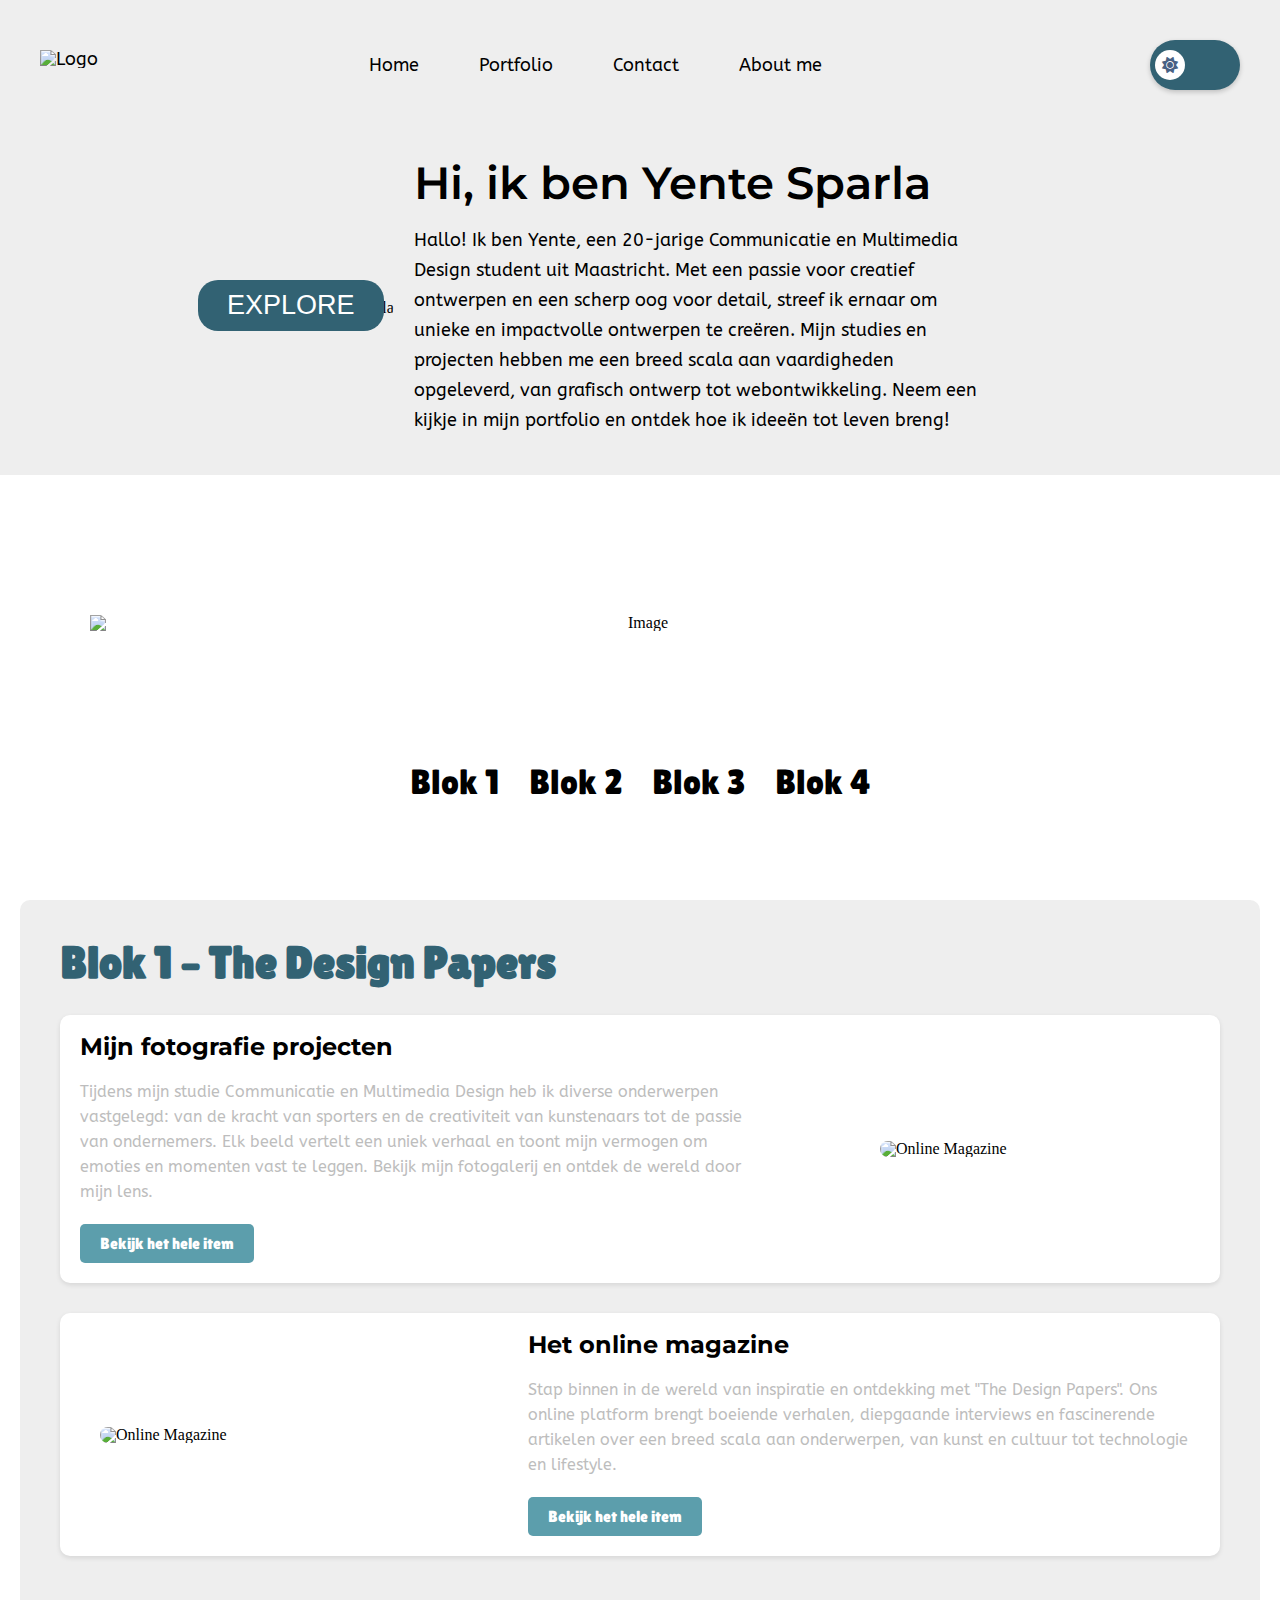
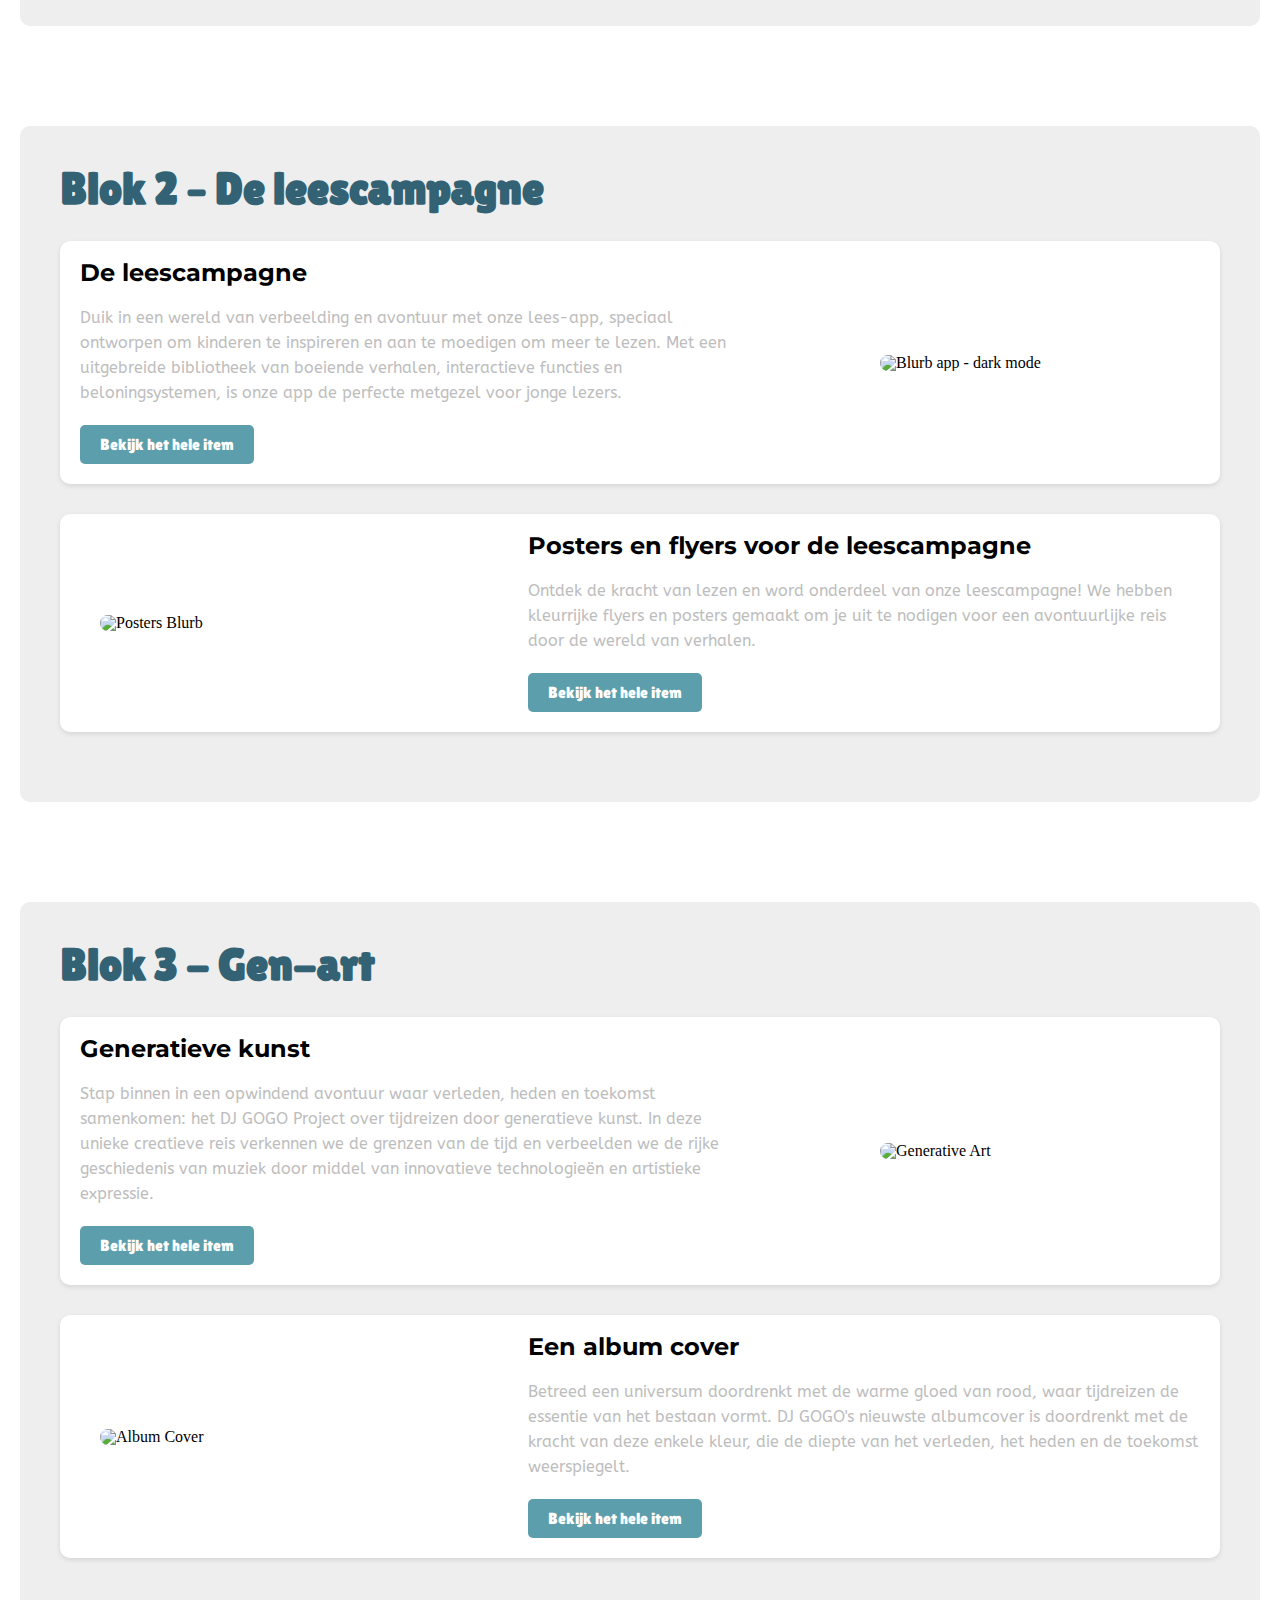
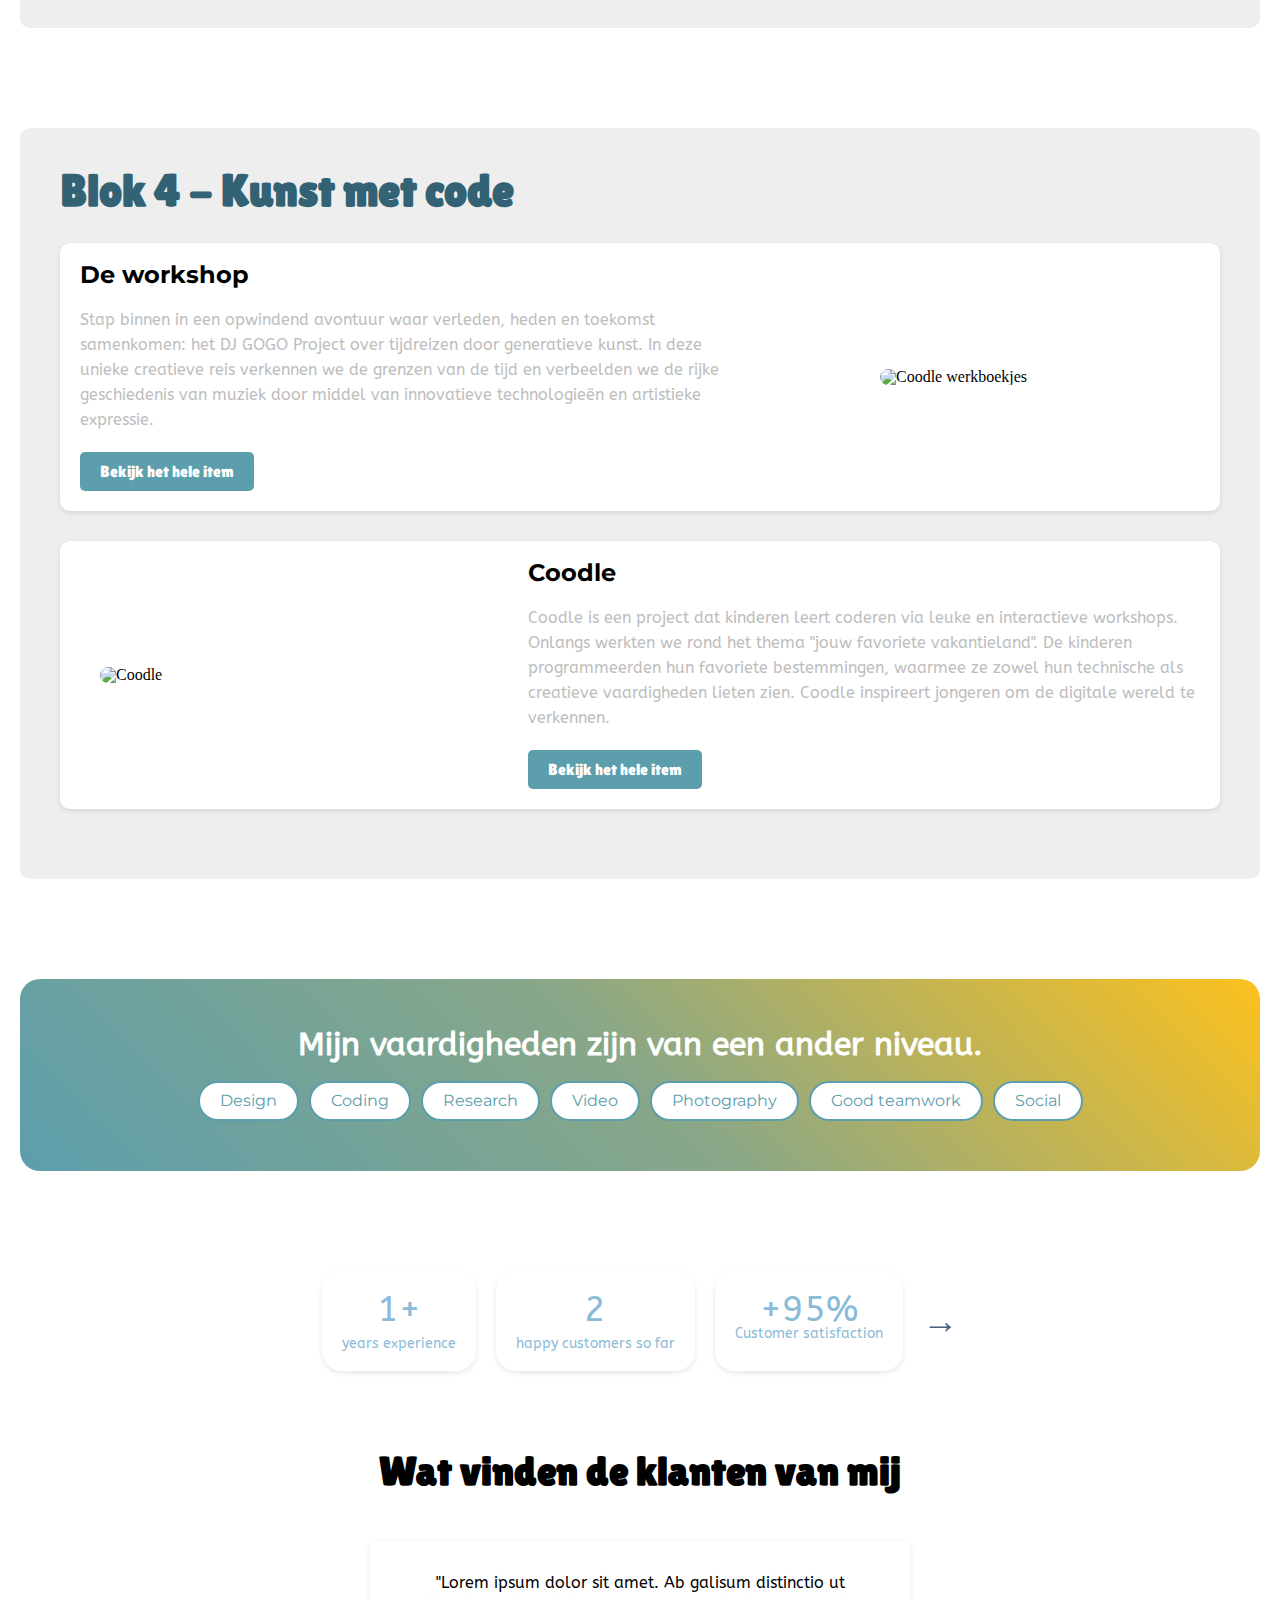
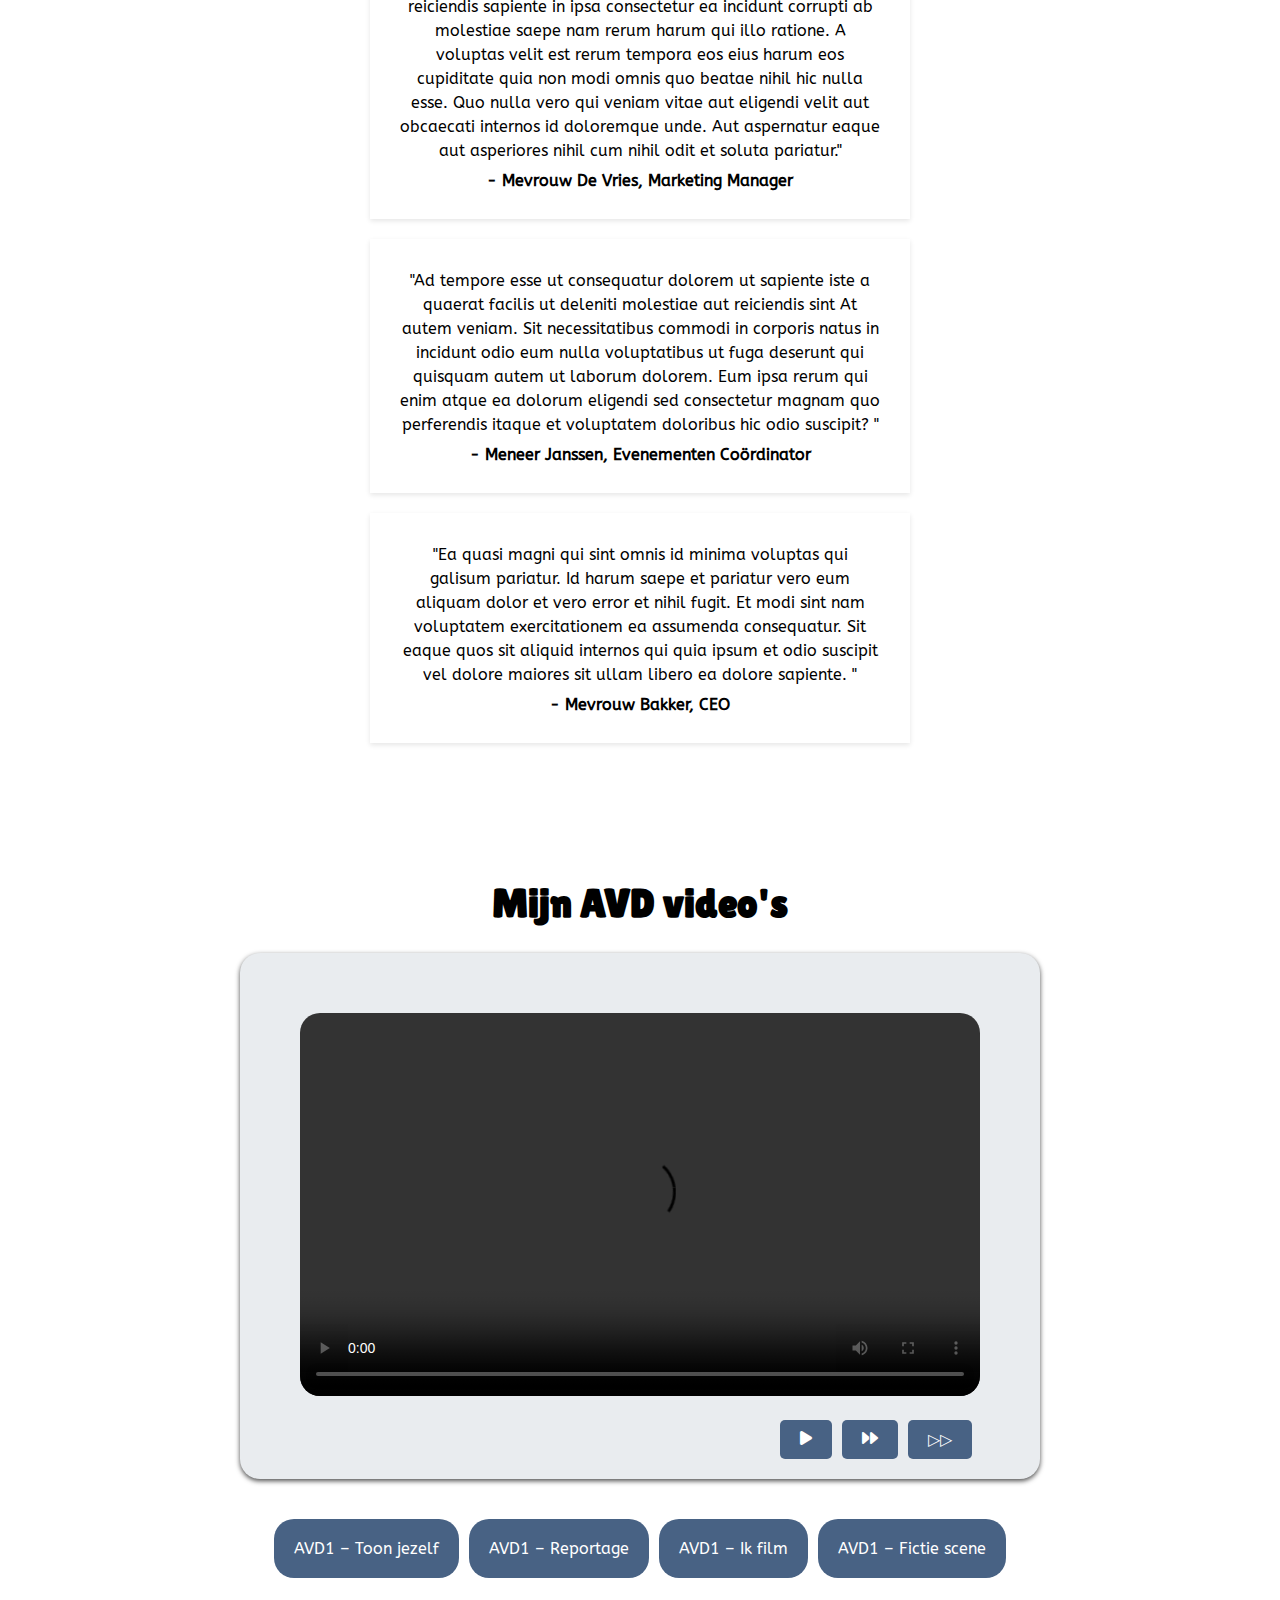
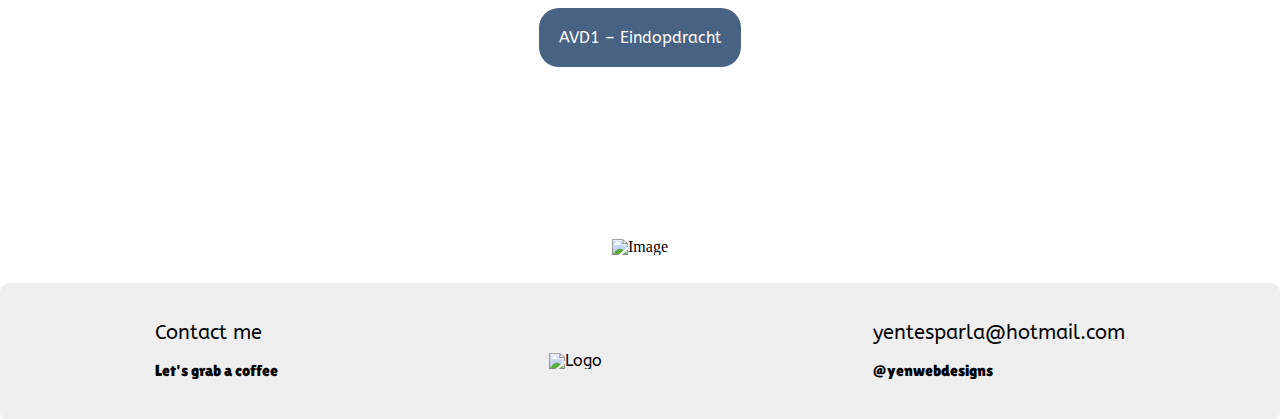
==== index.html @ 19bf4ba5 "Add files via upload" ====
<!DOCTYPE html>
<html lang="en">

<head>
    <meta charset="UTF-8">
    <meta name="viewport" content="width=device-width, initial-scale=1.0">
    <title>Yente Sparla Portfolio</title>
    <link rel="stylesheet" href="https://cdn.jsdelivr.net/npm/flatpickr/dist/flatpickr.min.css">
    <link rel="stylesheet" href="https://cdnjs.cloudflare.com/ajax/libs/font-awesome/6.0.0-beta3/css/all.min.css">

    <link rel="stylesheet" href="css/reset.css">
    <link rel="stylesheet" href="css/style.css">
</head>

<body>
    <header>
        <!-- Navigatie -->
        <nav class="lettertype1" id="flexnav">
            <input type="checkbox" id="menu-toggle" class="menu-toggle">
            <label for="menu-toggle" class="menu-icon">&#9776;</label>
            <img id="logoheader" src="assets/logoPortfolio.png" alt="Logo">
            <ul>
                <li><a href="index.html">Home</a></li>
                <li><a href="#blok1">Portfolio</a></li>
                <li><a href="#footer">Contact</a></li>
                <li><a href="index.html">About me</a></li>
            </ul>
            <div id="toggle-theme" class="toggle-theme" onclick="toggleTheme()">
                <div class="toggle-icon">
                    <i class="fas fa-sun"></i>
                    <i class="fas fa-moon"></i>
                </div>
            </div>
        </nav>

        <!-- Introductie -->
        <div class="introduction">
            <div class="photo-container">
                <img id="profielfoto" src="assets/profielfoto.jpg" alt="Yente Sparla">
                <div class="explore-button">
                    <button>EXPLORE</button>
                </div>
            </div>
            <div class="intro-text">
                <h1 class="titels lettertype3">Hi, ik ben Yente Sparla</h1>
                <p id="tekst-intro" class="lettertype1">Hallo! Ik ben Yente, een 20-jarige Communicatie en Multimedia
                    Design student uit Maastricht. Met een passie voor creatief ontwerpen en een scherp oog voor detail,
                    streef ik ernaar om unieke en impactvolle ontwerpen te creëren. Mijn studies en projecten hebben me
                    een breed scala aan vaardigheden opgeleverd, van grafisch ontwerp tot webontwikkeling. Neem een
                    kijkje in mijn portfolio en ontdek hoe ik ideeën tot leven breng!</p>
            </div>
        </div>
    </header>

    <main>
        <div class="content-container">
            <h5 class="projects lettertype2">
                <span id="typed-text" class="lettertype2"></span>
            </h5>
            <img id="vorm2" src="assets/vorm2.png" alt="Image">
        </div>


        <!-- Blokken -->
        <nav class="navigation lettertype2">
            <a href="#blok1" class="nav-link">Blok 1</a>
            <a href="#blok2" class="nav-link">Blok 2</a>
            <a href="#blok3" class="nav-link">Blok 3</a>
            <a href="#blok4" class="nav-link">Blok 4</a>
        </nav>

        <div class="background">
            <section id="blok1" class="blok">
                <h2 class="lettertype2 titelBlok">Blok 1 – The Design Papers</h2>

                <div class="content">
                    <div class="text-content">
                        <h3 class="lettertype3 titelKopjes">Mijn fotografie projecten</h3>
                        <p class="lettertype1 description">Tijdens mijn studie Communicatie en Multimedia Design heb ik
                            diverse onderwerpen vastgelegd: van de kracht van sporters en de creativiteit van
                            kunstenaars tot de passie van ondernemers. Elk beeld vertelt een uniek verhaal en toont mijn
                            vermogen om emoties en momenten vast te leggen. Bekijk mijn fotogalerij en ontdek de wereld
                            door mijn lens.</p>
                        <button id="btnFotografie" class="lettertype2">Bekijk het hele item</button>
                    </div>
                    <img src="assets/fotografie3.jpg" alt="Online Magazine" class="image-left">
                </div>

                <div class="content">
                    <img src="assets/mockupLaptop1.png" alt="Online Magazine" class="image-left">
                    <div class="text-content">
                        <h3 class="lettertype3 titelKopjes">Het online magazine</h3>
                        <p class="lettertype1 description">Stap binnen in de wereld van inspiratie en ontdekking met
                            "The Design Papers". Ons online platform brengt boeiende verhalen, diepgaande interviews en
                            fascinerende artikelen over een breed scala aan onderwerpen, van kunst en cultuur tot
                            technologie en lifestyle.</p>
                        <button id="btnMagazine" class="lettertype2">Bekijk het hele item</button>
                    </div>
                </div>
            </section>
        </div>

        <div class="background">
            <section id="blok2" class="blok">
                <h2 class="lettertype2 titelBlok">Blok 2 – De leescampagne</h2>

                <div class="content">
                    <div class="text-content">
                        <h3 class="lettertype3 titelKopjes">De leescampagne</h3>
                        <p class="lettertype1 description">Duik in een wereld van verbeelding en avontuur met onze
                            lees-app, speciaal ontworpen om kinderen te inspireren en aan te moedigen om meer te lezen.
                            Met een uitgebreide bibliotheek van boeiende verhalen, interactieve functies en
                            beloningsystemen, is onze app de perfecte metgezel voor jonge lezers.</p>
                        <button id="btnLeescampagne" class="lettertype2">Bekijk het hele item</button>
                    </div>
                    <img src="assets/mockupTelefoon app1.png" alt="Blurb app - dark mode" class="image-left">
                </div>

                <div class="content">
                    <img src="assets/mockupPosters.png" alt="Posters Blurb" class="image-left">
                    <div class="text-content">
                        <h3 class="lettertype3 titelKopjes">Posters en flyers voor de leescampagne</h3>
                        <p class="lettertype1 description">Ontdek de kracht van lezen en word onderdeel van onze
                            leescampagne! We hebben kleurrijke flyers en posters gemaakt om je uit te nodigen voor een
                            avontuurlijke reis door de wereld van verhalen.</p>
                        <button id="btnPosters" class="lettertype2">Bekijk het hele item</button>
                    </div>
                </div>
            </section>
        </div>

        <div class="background">
            <section id="blok3" class="blok">
                <h2 class="lettertype2 titelBlok">Blok 3 - Gen-art</h2>

                <div class="content">
                    <div class="text-content">
                        <h3 class="lettertype3 titelKopjes">Generatieve kunst</h3>
                        <p class="lettertype1 description">Stap binnen in een opwindend avontuur waar verleden, heden en
                            toekomst samenkomen: het DJ GOGO Project over tijdreizen door generatieve kunst. In deze
                            unieke creatieve reis verkennen we de grenzen van de tijd en verbeelden we de rijke
                            geschiedenis van muziek door middel van innovatieve technologieën en artistieke expressie.
                        </p>
                        <button id="btnGenArt" class="lettertype2">Bekijk het hele item</button>
                    </div>
                    <img src="assets/genart.png" alt="Generative Art" class="image-left">
                </div>

                <div class="content">
                    <img src="assets/albumCover_Yente.jpg" alt="Album Cover" class="image-left">
                    <div class="text-content">
                        <h3 class="lettertype3 titelKopjes">Een album cover</h3>
                        <p class="lettertype1 description">Betreed een universum doordrenkt met de warme gloed van rood,
                            waar tijdreizen de essentie van het bestaan vormt. DJ GOGO's nieuwste albumcover is
                            doordrenkt met de kracht van deze enkele kleur, die de diepte van het verleden, het heden en
                            de toekomst weerspiegelt.</p>
                        <button id="btnAlbumCover" class="lettertype2">Bekijk het hele item</button>
                    </div>
                </div>
            </section>
        </div>

        <div class="background">
            <section id="blok4" class="blok">
                <h2 class="lettertype2 titelBlok">Blok 4 - Kunst met code</h2>

                <div class="content">
                    <div class="text-content">
                        <h3 class="lettertype3 titelKopjes">De workshop</h3>
                        <p class="lettertype1 description">Stap binnen in een opwindend avontuur waar verleden, heden en
                            toekomst samenkomen: het DJ GOGO Project over tijdreizen door generatieve kunst. In deze
                            unieke creatieve reis verkennen we de grenzen van de tijd en verbeelden we de rijke
                            geschiedenis van muziek door middel van innovatieve technologieën en artistieke expressie.
                        </p>
                        <button id="btnWorkshop" class="lettertype2">Bekijk het hele item</button>
                    </div>
                    <img src="assets/werkboekjes1.png" alt="Coodle werkboekjes" class="image-left">



                </div>

                <div class="content">
                    <img src="assets/coodle.png" alt="Coodle" class="image-left">
                    <div class="text-content">
                        <h3 class="lettertype3 titelKopjes">Coodle</h3>
                        <p class="lettertype1 description">Coodle is een project dat kinderen leert coderen via leuke en
                            interactieve workshops. Onlangs werkten we rond het thema "jouw favoriete vakantieland". De
                            kinderen programmeerden hun favoriete bestemmingen, waarmee ze zowel hun technische als
                            creatieve vaardigheden lieten zien. Coodle inspireert jongeren om de digitale wereld te
                            verkennen.</p>
                        <button id="btnCoodle" class="lettertype2">Bekijk het hele item</button>
                    </div>
                </div>
            </section>
        </div>


        <div class="skills-banner lettertype1">
            <div class="skills-text">
                <h2>Mijn vaardigheden zijn van een ander niveau.</h2>
            </div>
            <div class="skills-tags">
                <span class="skill-tag">Design</span>
                <span class="skill-tag">Coding</span>
                <span class="skill-tag">Research</span>
                <span class="skill-tag">Video</span>
                <span class="skill-tag">Photography</span>
                <span class="skill-tag">Good teamwork</span>
                <span class="skill-tag">Social</span>
            </div>
        </div>


        <div class="stats-container lettertype1">
            <div class="stat-card">
                <h4>1+</h4>
                <p>years experience</p>
            </div>
            <div class="stat-card">
                <h4>2</h4>
                <p>happy customers so far</p>
            </div>
            <div class="stat-card">
                <h4>+95%</< /h4>
                    <p>Customer satisfaction</p>
            </div>
            <div class="stat-arrow">
                <span>&#8594;</span>
            </div>
        </div>

        <section class="testimonials">
            <h2 class="lettertype2 titelScale">Wat vinden de klanten van mij</h2>
            <div class="testimonial testimonial-item">
                <div class="line top-line"></div>
                <p class="lettertype1">"Lorem ipsum dolor sit amet. Ab galisum distinctio ut reiciendis sapiente in ipsa consectetur ea incidunt corrupti ab molestiae saepe nam rerum harum qui illo ratione. A voluptas velit est rerum tempora eos eius harum eos cupiditate quia non modi omnis quo beatae nihil hic nulla esse. Quo nulla vero qui veniam vitae aut eligendi velit aut obcaecati internos id doloremque unde. Aut aspernatur eaque aut asperiores nihil cum nihil odit et soluta pariatur."</p>
                <h7 class="lettertype1 titelRecentie">- Mevrouw De Vries, Marketing Manager</h7>
                <div class="line bottom-line"></div>
            </div>
            <div class="testimonial testimonial-item">
                <div class="line top-line"></div>
                <p class="lettertype1">"Ad tempore esse ut consequatur dolorem ut sapiente iste a quaerat facilis ut deleniti molestiae aut reiciendis sint At autem veniam. Sit necessitatibus commodi in corporis natus in incidunt odio eum nulla voluptatibus ut fuga deserunt qui quisquam autem ut laborum dolorem. Eum ipsa rerum qui enim atque ea dolorum eligendi sed consectetur magnam quo perferendis itaque et voluptatem doloribus hic odio suscipit?
                    "</p>
                <h7 class="lettertype1 titelRecentie">- Meneer Janssen, Evenementen Coördinator</h7>
                <div class="line bottom-line"></div>
            </div>
            <div class="testimonial testimonial-item">
                <div class="line top-line"></div>
                <p class="lettertype1">"Ea quasi magni qui sint omnis id minima voluptas qui galisum pariatur. Id harum saepe et pariatur vero eum aliquam dolor et vero error et nihil fugit. Et modi sint nam voluptatem exercitationem ea assumenda consequatur. Sit eaque quos sit aliquid internos qui quia ipsum et odio suscipit vel dolore maiores sit ullam libero ea dolore sapiente.
                    "</p>
                <h7 class="lettertype1 titelRecentie">- Mevrouw Bakker, CEO</h7>
                <div class="line bottom-line"></div>
            </div>
        </section>



        <div class="page-container">
            <div class="video-section">
                <h2 class="lettertype2 titelAVD">Mijn AVD video's</h2>
                <div class="video-player">
                    <video id="video-player" width="640" height="360" controls>
                        <source id="video-source" type="video/mp4">
                    </video>
                    <div class="video-controls">
                        <button class="colorButton" id="play-pause-button" class="control-button"><i
                                class="fas fa-play"></i></button>
                        <button class="colorButton" id="fast-forward-button" class="control-button"><i
                                class="fas fa-forward"></i></button>
                        <button class="colorButton" id="next-button" class="control-button">&#9655;&#9655;</button>
                    </div>
                </div>
                <div class="video-buttons">
                    <button class="video-button lettertype1"
                        data-video="https://player.vimeo.com/progressive_redirect/playback/966000183/rendition/1080p/file.mp4?loc=external&signature=96e20ec7d5e8cd325d9be1c828c0b5c50c49fb02d589f63d0189268a630888f3">AVD1
                        – Toon jezelf</button>
                    <button class="video-button lettertype1"
                        data-video="https://player.vimeo.com/progressive_redirect/playback/965996637/rendition/1080p/file.mp4?loc=external&signature=316d9fd07aad3813b9df4da95facc7b7d7db2e5cf78e67b24ac9f702a9f4c9f5">AVD1
                        – Reportage</button>
                    <button class="video-button lettertype1"
                        data-video="https://player.vimeo.com/progressive_redirect/playback/965995292/rendition/240p/file.mp4?loc=external&signature=86e8a10594d342795cda3a51308d7e47c62489ac1e28d67fb27f9a7a7d17a3db">AVD1
                        – Ik film</button>
                    <button class="video-button lettertype1"
                        data-video="https://player.vimeo.com/progressive_redirect/playback/965993934/rendition/1080p/file.mp4?loc=external&signature=09ba780175730cd6cf240c56ff13a73f7b9417b219f45e8d96aee764f020a810">AVD1
                        – Fictie scene</button>
                    <button class="video-button lettertype1"
                        data-video="https://player.vimeo.com/progressive_redirect/playback/968648510/rendition/1080p/file.mp4?loc=external&signature=41db907e9776aadac7b765ae6a0e2bd5a64a46dd26006a06b9271214cee43504">AVD1
                        – Eindopdracht</button>
                </div>
            </div>
        </div>

        <h5 class="lettertype2 titelSamenwerken">
            <span id="typed-text-samenwerken"></span>
        </h5>
        <img id="vormLaatste" src="assets/vorm2.png" alt="Image">




        <!-- BLOK 1 -->
        <!-- Modal voor "Mijn fotografie projecten" -->
        <div id="modal-fotografie" class="modal">
            <div class="modal-content">
                <span class="close close-fotografie">&times;</span>
                <h2 class="lettertype2 titelDetail">Mijn fotografie projecten</h2>
                <p class="lettertype1 beschrijvingDetail">Tijdens mijn studie Communicatie en Multimedia Design heb ik
                    diverse onderwerpen vastgelegd: van de kracht van sporters en de creativiteit van kunstenaars tot de
                    passie van ondernemers. Elk beeld vertelt een uniek verhaal en toont mijn vermogen om emoties en
                    momenten vast te leggen. Bekijk mijn fotogalerij en ontdek de wereld door mijn lens.</p>
                <p class="lettertype1 beschrijvingDetail">Dit was mijn eerste keer dat ik serieus aan de slag ging met
                    fotografie, en het was een leerzame en inspirerende ervaring. Gedurende de cursus kregen we
                    verschillende opdrachten die ons uitdaagden om onze technische en creatieve vaardigheden te
                    ontwikkelen.</p>
                <p class="lettertype1 beschrijvingDetail">Mijn eerste opdracht richtte zich op het vastleggen van
                    beweging, wat mijn timing en precisie in fotografie verbeterde. De daaropvolgende opdracht over
                    scherpte leerde me het belang van scherptediepte en aandacht voor detail.</p>
                <p class="lettertype1 beschrijvingDetail">Geïnspireerd door de Nederlandse fotograaf Huberto Tan,
                    verdiepte ik me in licht en compositie en experimenteerde ik met verschillende stijlen en
                    technieken. De reflectie-opdracht daagde me uit om creatief gebruik te maken van licht en schaduwen,
                    waardoor ik op een andere manier naar mijn omgeving leerde kijken. Het maken van foto's voor een
                    website was een leerzame ervaring, waarbij ik ontdekte hoe belangrijk het is om visueel
                    aantrekkelijke en functionele foto's te creëren die passen bij de branding.</p>
                <p class="lettertype1 beschrijvingDetail">Een van de hoogtepunten was de fotoshoot tijdens de Dutch
                    Design Week, waar ik innovatieve ontwerpen en de unieke sfeer van het evenement vastlegde. Deze
                    opdrachten hebben me geholpen mijn vaardigheden te ontwikkelen en de kracht van fotografie als
                    medium te ontdekken. Mijn fotogalerij biedt een inkijkje in mijn leerproces en creatieve groei. </p>
                <div class="foto-galerij">
                    
                    <img src="assets/fotografie5.jpg" alt="Fotografie project 5">
                    <img src="assets/fotografie6.jpg" alt="Fotografie project 6">
                    <img src="assets/fotografie7.jpg" alt="Fotografie project 7">
                    <img src="assets/fotografie1.jpg" alt="Fotografie project 1">
                    <img src="assets/fotografie3.JPG" alt="Fotografie project 3">
                </div>
            </div>
        </div>

        <!-- Modal voor "Het online magazine" -->
        <div id="modal-magazine" class="modal">
            <div class="modal-content">
                <span class="close close-magazine">&times;</span>
                <h2 class="lettertype2 titelDetail">Het online magazine</h2>
                <p class="lettertype1 beschrijvingDetail">Stap binnen in de wereld van inspiratie en ontdekking met "The
                    Design Papers". Ons online platform brengt boeiende verhalen, diepgaande interviews en fascinerende
                    artikelen over een breed scala aan onderwerpen, van kunst en cultuur tot technologie en lifestyle.
                </p>
                <p class="lettertype1 beschrijvingDetail">Tijdens dit project hebben we verschillende fasen doorlopen,
                    van het opzetten van de website tot het creëren van content en het beheren van sociale media
                    campagnes. We hebben samengewerkt met diverse experts op het gebied van kunst en cultuur, wat leidde
                    tot een rijke en gevarieerde inhoud.</p>
                <p class="lettertype1 beschrijvingDetail">Het was een geweldige ervaring om deel uit te maken van een
                    team dat zich richt op het delen van inspirerende en educatieve verhalen. Het platform biedt een
                    diepgaande blik op verschillende aspecten van design en lifestyle, en heeft tot doel een gemeenschap
                    van creatieve denkers en doeners te inspireren.</p>
                <div class="foto-galerij">
                    <img src="assets/mockupLaptop1.png" alt="Magazine project 1">
                    <img src="assets/mockupLaptop2.jpg" alt="Magazine project 2">
                </div>
            </div>
        </div>



        <!-- BLOK 2 -->
        <!-- Modal voor "De leescampagne" -->
        <div id="modal-leescampagne" class="modal">
            <div class="modal-content">
                <span class="close close-leescampagne">&times;</span>
                <h2 class="lettertype2 titelDetail">De leescampagne</h2>
                <p class="lettertype1 beschrijvingDetail">Nederlandse jongeren lezen steeds minder vaak en met minder
                    plezier. Bijna de helft van de Nederlandse 15-jarigen vindt lezen een tijdsverspilling en leest 60%
                    alleen als het echt moet. Het gevolg is dat hun leesvaardigheid achteruitgaat: maar liefst 18% van
                    de 15-jarigen dreigt met een te laag taalniveau van school te komen. </p>
                <p class="lettertype1 beschrijvingDetail">Cubiss ondersteunt organisaties die zich bezighouden met
                    vraagstukken rondom lezen, leren en informeren, zoals het onderwijs, organisaties in het sociaal
                    domein en bibliotheken. Door middel van onderzoek, scholing, evenementen, producten en publicaties
                    helpen ze hun opdrachtgevers verder. </p>
                <p class="lettertype1 beschrijvingDetail">Cubiss wil een campagne laten ontwikkelen gericht op jongeren
                    van 12 tot 18 jaar, om hen te inspireren en motiveren om het lezen te (her)ontdekken. Aansluiten op
                    hun belevingswereld is daarbij een must. Om de klus te klaren worden diverse multimediabureaus
                    benaderd. </p>
                <p class="lettertype1 beschrijvingDetail">Samen met Bas en Tim heb ik 'Blurb' bedacht. Blurb is een
                    innovatieve lees-app die lijkt op TikTok, speciaal ontworpen om jongeren te inspireren en aan te
                    moedigen om meer te lezen. Met een uitgebreide bibliotheek van boeiende verhalen, interactieve
                    functies en beloningssystemen, is Blurb de perfecte metgezel voor jonge lezers. </p>
                <p class="lettertype1 beschrijvingDetail">Onze opdracht omvat het ontwikkelen van een huisstijl,
                    verschillende communicatiemiddelen en een ondersteunend digitaal platform dat jongeren tijdens en na
                    de campagne motiveert en inspireert om met meer plezier te blijven lezen. Met Blurb hopen we
                    jongeren te inspireren om lezen weer leuk en relevant te maken in hun dagelijks leven. </p>
                <div class="foto-galerij">
                    <img src="assets/mockupTelefoon app1.png" alt="Leescampagne project 1">
                    <img src="assets/mockupTelefoon app2.png" alt="Leescampagne project 2">

                </div>
            </div>
        </div>

        <!-- Modal voor "Posters en flyers voor de leescampagne" -->
        <div id="modal-posters" class="modal">
            <div class="modal-content">
                <span class="close close-posters">&times;</span>
                <h2 class="lettertype2 titelDetail">Posters en flyers voor de leescampagne</h2>
                <p class="lettertype1 beschrijvingDetail">Voor onze leescampagne hebben we kleurrijke flyers en posters
                    ontworpen om de kracht van lezen te benadrukken. Deze visuele materialen zijn gemaakt om jongeren te
                    inspireren en uit te nodigen voor een avontuurlijke reis door de wereld van verhalen. Met levendige
                    afbeeldingen en pakkende teksten hopen we hun interesse te wekken en hen te motiveren om met meer
                    plezier te gaan lezen. </p>
                <div class="foto-galerij">
                    <img src="assets/mockupPosters.png" alt="Poster project 1">
                    <img src="assets/mockupPoster1.png" alt="Poster project 2">
                    <img src="assets/mockuPoster2.png" alt="Poster project 3">
                    <img src="assets/mockupInsta.jpg" alt="Instagram post">
                </div>
            </div>
        </div>




        <!-- BLOK 3 -->
        <!-- Modal voor "Generatieve kunst" -->
        <div id="modal-genart" class="modal">
            <div class="modal-content">
                <span class="close close-genart">&times;</span>
                <h2 class="lettertype2 titelDetail">Generatieve kunst</h2>
                <p class="lettertype1 beschrijvingDetail">Onze opdrachtgevers dit blok waren het lectoraat Technology
                    Driven Art en het Conservatorium Maastricht. Wij maakten interactieve muziekvisualisaties voor drie
                    verschillende live bands, met als hoogtepunt een live performance in de week van 22 april. Tijdens
                    dit optreden VJ-den we met het systeem dat we gedurende het blok hadden ontworpen. </p>
                <p class="lettertype1 beschrijvingDetail">Generatieve kunst stond centraal in ons ontwerpprincipe. Deze
                    kunstvorm kenmerkt zich door vormen en kleuren die niet op voorhand vaststaan, maar ontstaan door
                    toeval of externe input, zoals live muziek. Om de visuals niet willekeurig te laten bewegen,
                    ontwierpen we een systeem van regels en begrenzingen. Dit zorgde ervoor dat onze ontwerpen dynamisch
                    en contextueel aanpasbaar waren, waardoor ze als het ware "leefden". </p>
                <p class="lettertype1 beschrijvingDetail">Mijn specifieke project was GOGO, met als thema tijdreizen. Ik
                    verkende de grenzen van tijd en verbeeldde de rijke geschiedenis van muziek door middel van
                    innovatieve technologieën en artistieke expressie. </p>
                <div class="foto-galerij">
                    <img src="assets/genart.png" alt="Generative Art Project 1">
                    <img src="assets/genart2.png" alt="Generative Art Project 2">
                    <img src="assets/genart3.png" alt="Generative Art Project 3">
                    <img src="assets/genart4.jpg" alt="Generative Art Project 4">
                    <img src="assets/genart5.jpg" alt="Generative Art Project 5">

                </div>
            </div>
        </div>

        <!-- Modal voor "Een album cover" -->
        <div id="modal-albumcover" class="modal">
            <div class="modal-content">
                <span class="close close-albumcover">&times;</span>
                <h2 class="lettertype2 titelDetail">Een album cover</h2>
                <p class="lettertype1 beschrijvingDetail">Betreed een universum doordrenkt met de warme gloed van rood,
                    waar tijdreizen de essentie van het bestaan vormt. DJ GOGO's nieuwste albumcover is doordrenkt met
                    de kracht van deze enkele kleur, die de diepte van het verleden, het heden en de toekomst
                    weerspiegelt.</p>
                <div class="foto-galerij">
                    <img src="assets/albumCover_Yente.jpg" alt="Album Cover Project 1">
                </div>
            </div>
        </div>



        <!-- BLOK 4 -->
        <!-- Modal voor Workshop -->
        <div id="modal-workshop" class="modal">
            <div class="modal-content">
                <span class="close close-workshop">&times;</span>
                <h2 class="lettertype2 titelDetail">De workshop</h2>
                <p class="lettertype1 beschrijvingDetail">In Blok 1.4 gaan we ons verdiepen in de relevante rol van
                    coderen in de hedendaagse wereld. Het onderzoek richt zich op verschillende aspecten van code, zoals
                    het nut van coderen en de relatie tussen kunst en technologie. Deze kennis wordt vervolgens
                    toegepast in een interactieve workshop voor leerlingen van diverse scholen. </p>
                <p class="lettertype1 beschrijvingDetail">In de creatieve les ‘Kunst met Code’ gaan we aan de slag met
                    leerlingen van verschillende scholen. Het doel is om hen kennis te laten maken met coderen en hun
                    creatieve ideeën te vertalen naar digitale kunstwerken. Dit doen we met behulp van de visuele
                    programmeertaal P5. De leerlingen leren niet alleen de basisprincipes van programmeren, maar ook hoe
                    ze hun analoge tekeningen en ideeën omzetten naar gecodeerde kunstwerken. Het eindresultaat is een
                    uniek digitaal kunstwerk van elke leerling. </p>
                <p class="lettertype1 beschrijvingDetail">De workshops prikkelen het logisch denkvermogen, de
                    creativiteit en veerkracht van de leerlingen. Ze leren systematisch en gestructureerd denken, ook
                    wel bekend als computational thinking, en ontwikkelen belangrijke digitale vaardigheden. </p>
                <div class="foto-galerij">
                    <img src="assets/werkboekjes1.png" alt="Werkboekje 1">
                    <img src="assets/werkboekjes2.png" alt="Coodle werkboekjes" class="image-left">
                    <img src="assets/werkboekjes3.png" alt="Coodle werkboekjes" class="image-left">
                    <img src="assets/workshop.png" alt="Workshop" class="image-left">
                    <img src="assets/workshop1.png" alt="Workshop" class="image-left">
                </div>
            </div>
        </div>

        <!-- Modal voor Coodle -->
        <div id="modal-coodle" class="modal">
            <div class="modal-content">
                <span class="close close-coodle">&times;</span>
                <h2 class="lettertype2 titelDetail">Coodle</h2>
                <p class="lettertype1 beschrijvingDetail">Coodle is een innovatief project dat kinderen inspireert om de
                    wereld van coderen te ontdekken. Met Coodle kunnen kinderen eenvoudig de visuele programmeertaal P5
                    leren, waarmee ze hun creatieve ideeën kunnen omzetten in digitale kunstwerken. De website biedt
                    niet alleen educatieve inhoud, maar ook een community-gedeelte waar jonge programmeurs hun projecten
                    kunnen delen, feedback kunnen krijgen en samenwerken met leeftijdsgenoten. </p>
                <p class="lettertype1 beschrijvingDetail">Ons doel is om de drempel tot coderen zo laag mogelijk te
                    maken, zodat kinderen van alle leeftijden en achtergronden de vaardigheden van de toekomst kunnen
                    ontwikkelen. Door gebruik te maken van speelse elementen en een gebruiksvriendelijke interface,
                    maakt Coodle coderen niet alleen leerzaam, maar ook leuk en boeiend. Of het nu gaat om het creëren
                    van een eenvoudig spel, het ontwerpen van een interactieve kunstinstallatie, of het oplossen van
                    programmeerpuzzels, Coodle biedt de tools en ondersteuning die kinderen nodig hebben om hun digitale
                    dromen te realiseren. </p>
                <p class="lettertype1 beschrijvingDetail">
                    <a href="http://coodle-workshops.nl/workshops.html"
                        target="_blank">http://coodle-workshops.nl/workshops.html</a>
                </p>
                <div class="foto-galerij">
                    <img src="assets/coodle.png" alt="Coodle 1">
                    <img id="coodle" src="assets/logoCoodle.gif" alt="Coodle 1">
                    <img src="assets/websiteCoodle.png" alt="Coodle 1">


                </div>
            </div>
        </div>

    </main>


    <!-- Boekingsformulier -->
    <footer>
        <div class="flexbox3">
            <div class="contact-section lettertype1">
                <div class="left-section">
                    <h6 class="lettertypegroter">Contact me</h6>
                    <h5 class="lettertype2">Let's grab a coffee</h5>
                </div>
                <div><img class="logoheader1" src="../assets/logoPortfolio.png" alt="Logo"></div>
                <div class="contact-section2 lettertype1">
                    <div class="left-section">
                        <h6 class="lettertypegroter">yentesparla@hotmail.com</h6>
                        <h5 class="lettertype2">@yenwebdesigns</h5>
                    </div>
                </div>
            </div>
        </div>
    </footer>
    

    <script src="https://cdn.jsdelivr.net/npm/typed.js@2.0.12"></script>

    <script src="js/script.js"></script>
</body>

</html>
---- css/style.css ----
@import url('https://fonts.googleapis.com/css2?family=ABeeZee:ital@0;1&display=swap');
@import url('https://fonts.googleapis.com/css2?family=ABeeZee:ital@0;1&family=Montserrat:ital,wght@0,100..900;1,100..900&display=swap');
@import url('https://fonts.googleapis.com/css2?family=Lilita+One&display=swap');

/* Fonts */
.lettertype1 {
    font-family: "ABeeZee", sans-serif;
}

.lettertype2 {
    font-family: "Lilita One", sans-serif;
}

.lettertype3 {
    font-family: "Montserrat", sans-serif;
}

body {
    margin: 0;
    transition: background-color 0.3s, color 0.3s;
}

header {
    background-color: #EEEEEE;
    padding: 20px;
    margin: 0 auto;
    height: auto;
    transition: background-color 0.3s;


}

/* Navigatie */
#flexnav {
    display: flex;
    justify-content: center;
    align-items: center;
    position: relative;
    font-size: 18px;

}

.menu-toggle {
    display: none; /* Hide the actual checkbox */
}
.menu-toggle:checked + .menu-icon + ul {
    display: flex; /* Show the menu when the checkbox is checked */
}

.menu-icon {
    display: none; /* Hide the menu icon by default */
    font-size: 45px;
    cursor: pointer;
    user-select: none;
    position: absolute;
    top: 20px;
    right: 20px;
    z-index: 1000; /* Ensure it's on top */
}

.menu-icon:hover {
    color: #5C9EAC;
}

nav {
    position: relative;

}

nav ul {
    display: flex;
    list-style: none;
    align-items: center;
    justify-content: space-around;
    z-index: 99;
    gap: 20px;
    margin: 0 auto;
}

nav ul li {
    padding: 0 20px;
}

nav ul li a {
    text-decoration: none;
    color: black;
    position: relative;
    display: inline-block;
    padding: 10px 0;
    transition: color 0.3s ease;
}

nav ul li a:hover {
    color: #5C9EAC;
}

nav ul li a::before,
nav ul li a::after {
    content: '';
    position: absolute;
    height: 2px;
    bottom: 0;
    left: 50%;
    background-color: #5C9EAC;
    transition: width 0.3s ease, left 0.3s ease;
}

nav ul li a::before {
    left: 50%;
}

nav ul li a::after {
    right: 50%;
}

nav ul li a:hover::before,
nav ul li a:hover::after {
    width: 100%;
    left: 0;
    right: 0;
}

#logoheader {
    width: 200px;
    position: absolute;
    top: 10px;
    left: 0;
    z-index: 3;
}

#flexnav {
    display: flex;
    justify-content: space-around;
    align-items: center;
    max-width: 1200px;
    margin: 20px auto 0;
}


/* Toggle thema */
.toggle-theme {
    width: 80px;
    height: 40px;
    background-color: #326273;
    border-radius: 25px;
    position: relative;
    cursor: pointer;
    display: flex;
    align-items: center;
    padding: 5px;
    box-shadow: 0 2px 5px rgba(0, 0, 0, 0.2);
    transition: background-color 0.3s;

}

.toggle-icon {
    width: 30px;
    height: 30px;
    background-color: #FFFFFF;
    border-radius: 50%;
    position: absolute;
    left: 5px;
    display: flex;
    align-items: center;
    justify-content: center;
    transition: transform 0.3s, background-color 0.3s;
}

.toggle-icon i {
    font-size: 16px;
    color: #486284;
    transition: opacity 0.3s;
}

.toggle-theme .fa-sun,
.toggle-theme .fa-moon {
    position: absolute;
    top: 50%;
    transform: translateY(-50%);
}

.toggle-theme .fa-sun {
    left: 7px;
    opacity: 1;
}

.toggle-theme .fa-moon {
    right: 7px;
    opacity: 0;
}

.toggle-theme.dark-mode {
    background-color: #444;
}

.toggle-icon.dark-mode {
    transform: translateX(40px);
    background-color: #fff;
}

.toggle-theme.dark-mode .fa-sun {
    opacity: 0;
}

.toggle-theme.dark-mode .fa-moon {
    opacity: 1;
}


/* Introductie */
.introduction {
    display: flex;
    align-items: center;
    justify-content: center;
    gap: 20px;
    margin: 70px 0 0;
    flex-wrap: wrap;
}

#profielfoto {
    border-radius: 10px;
    max-width: 100%;
}

.intro-text {
    max-width: 570px;
}

h1 {
    font-size: 45px;
    font-weight: 600;
}

#tekst-intro {
    margin: 20px 0;
    font-size: 18px;
    line-height: 30px;
}

/* Explore Button */
.photo-container {
    position: relative;
    display: inline-block;
}

.explore-button {
    position: absolute;
    top: 10px;
    right: 10px;
    display: flex;
    align-items: center;
    justify-content: center;
}

.explore-button button {
    font-size: 27px;
    font-weight: 500;
    width: 186px;
    border-radius: 20px;
    background-color: #326273;
    color: white;
    border: none;
    padding: 10px 20px;
    margin-top: -30px;
    cursor: pointer;
    transition: background-color 0.3s, transform 0.3s, box-shadow 0.3s;
}

.explore-button button:hover {
    background-color: #5C9EAC;
    transform: translateY(-5px);
    box-shadow: 0 8px 15px rgba(0, 0, 0, 0.2);
}

.explore-button button:active {
    transform: translateY(-2px);
    box-shadow: 0 4px 10px rgba(0, 0, 0, 0.2);
}

/* Main */
main {
    padding: 20px;
}


/* Typing effect container */
.content-container {
    position: relative;
    text-align: center;
    margin-top: 70px;
    margin-bottom: 50px;
}

.projects {
    font-size: 2rem;
    font-weight: 400;
    z-index: 2;
    position: relative;
    color: white;
    padding: 20px 0;
}

#vorm2 {
    width: 100%;
    max-width: 1100px;
    position: absolute;
    top: 45%;
    left: 50%;
    transform: translate(-50%, -50%);
    z-index: 1;
    margin: 40px auto;
}


.containerBlokken {
    display: block;

}

.navigation {
    display: flex;
    justify-content: center;
    margin-top: 160px;
}

.nav-link {
    margin: 0 15px;
    font-size: 35px;
    text-decoration: none;
    color: black;
    position: relative;
    transition: color 0.5s ease;
}

.nav-link:hover {
    color: #5C9EAC;
}

.nav-link::before,
.nav-link::after {
    position: absolute;
    background: #326273;
    transition: all 0.5s ease;
}

.nav-link::before {
    left: 50%;
    bottom: -5px;
}

.nav-link::after {
    right: 50%;
    bottom: -5px;
}

.nav-link:hover::before,
.nav-link:hover::after {
    width: 100%;
    left: 0;
    right: 0;
}

/* Blokken */
.background {
    background-color: #eeeeee;
    margin: 0;
    border-radius: 10px;
}

.blok {
    margin: 100px 0;
    text-align: left;
    padding: 40px;
}

.titelBlok {
    font-size: 45px;
    font-weight: bold;
    margin-bottom: 30px;
    color: #326273;
}

.title-banner::before {
    content: '';
    position: absolute;
    top: 0;
    left: 50%;
    width: 100px;
    height: 100px;
    background-color: #326273;
    transform: translateX(-50%) translateY(-50%) rotate(45deg);
    z-index: -1;
}

h2 {
    font-size: 32px;
    font-weight: bold;
    margin: 0;
}

/* Portfolio Item Styles */

.content {
    display: flex;
    align-items: center;
    justify-content: space-between;
    margin-bottom: 30px;
    background-color: #fff;
    padding: 20px;
    border-radius: 10px;
    box-shadow: 0 2px 5px rgba(0, 0, 0, 0.1);
    position: relative;
    overflow: hidden;
}

.text-content {
    max-width: 60%;
    flex: 1;
    transition: transform 0.3s ease-in-out;
}

.text-content .description {
    color: #bdbdbd;
    line-height: 25px;
    transition: color 0.3s ease-in-out, transform 0.3s ease-in-out;
}

.content:hover .text-content .description {
    color: #000;
}

.content img {
    width: 300px;
    height: auto;
    margin-left: 20px;
    border-radius: 10px;
    transition: transform 0.3s ease-in-out;
}

.content:hover img {
    transform: scale(1.05);
}

button {
    padding: 10px 20px;
    background-color: #5C9EAC;
    color: white;
    border: none;
    border-radius: 5px;
    cursor: pointer;
    font-size: 16px;
    margin-top: 20px;
    transition: background-color 0.3s ease;
}

button:hover {
    background-color: #FCC11B;
}

.titelKopjes {
    font-size: 24px;
    font-weight: bold;
    margin-bottom: 20px;
}

.photo {
    width: 300px;
    height: 200px;
    border-radius: 10px;
    overflow: hidden;
    position: relative;
}

.photo img {
    width: 100%;
    height: 100%;
    object-fit: cover;
    position: absolute;
    top: 0;
    left: 0;
    opacity: 0;
    transition: opacity 1s ease-in-out;
}

.photo img.active {
    opacity: 1;
}

.image-left {
    width: 300px;
    height: auto;
    margin-right: 20px;
    border-radius: 10px;
}

/* Skills bar */
.skills-banner {
    position: relative;
    background: linear-gradient(45deg, #5C9EAC, #89a788, #FCC11E);
    padding: 50px 20px;
    text-align: center;
    color: white;
    border-radius: 20px;
}

.skills-text h2 {
    font-size: 32px;
    font-weight: bold;
    margin: 0 0 20px;
}

.skills-tags {
    display: flex;
    flex-wrap: wrap;
    justify-content: center;
    gap: 10px;
}

.skill-tag {
    font-family: "Montserrat", sans-serif;
    background-color: white;
    color: #5C9EAC;
    border: 2px solid #5C9EAC;
    border-radius: 20px;
    padding: 10px 20px;
    font-size: 16px;
    cursor: pointer;
    transition: all 0.3s ease;
}

.skill-tag:hover {
    background-color: #FCC11B;
    color: white;
}

/* Statistieken container */
.stats-container {
    display: flex;
    align-items: center;
    justify-content: center;
    gap: 20px;
    padding: 40px;
    margin-top: 60px;
}

.stat-card {
    border-radius: 20px;
    padding: 20px;
    text-align: center;
    box-shadow: 0 2px 5px rgba(0, 0, 0, 0.1);
    transition: all 0.3s ease;
}

.stat-card h4 {
    font-size: 36px;
    color: #486284;
    margin: 0 0 10px;
}

.stat-card p {
    font-size: 14px;
    color: #486284;
    margin: 0;
}

.stat-card:hover {
    box-shadow: 0 4px 10px rgba(0, 0, 0, 0.2);
    transform: translateY(-5px);
}

.stat-arrow {
    font-size: 36px;
    color: #486284;
    cursor: pointer;
    transition: all 0.3s ease;
}

.stat-arrow:hover {
    color: #326273;
    transform: translateX(5px);
}

/* Meningen */
.testimonials {
    text-align: center;
    padding: 40px 20px;
}

.testimonials h2 {
    font-size: 40px;
    font-weight: bold;
    margin-bottom: 40px;
}

.testimonial {
    display: inline-block;
    width: 40%;
    margin: 10px 30px;
    vertical-align: top;
    position: relative;
    padding: 30px;
    background: #fff;
    box-shadow: 0 2px 5px rgba(0, 0, 0, 0.1);
    transition: box-shadow 0.3s ease;
}

.testimonial:hover {
    box-shadow: 0 5px 15px rgba(0, 0, 0, 0.2);
}

.testimonial p {
    font-size: 16px;
    line-height: 1.5;
    margin: 0;
}

.titelRecentie {
    display: block;
    margin-top: 10px;
    font-weight: 700;
}

.line {
    height: 5px;
    width: 100px;
    background: transparent;
    transition: background 0.3s ease;
}

.testimonial .top-line {
    position: absolute;
    top: 0;
    left: 50%;
    transform: translateX(-50%);
}

.testimonial .bottom-line {
    position: absolute;
    bottom: 0;
    left: 50%;
    transform: translateX(-50%);
}

.testimonial:hover .top-line {
    background: #f7c744;
}

.testimonial:nth-child(2):hover .top-line {
    background: #79a7d3;
}

.testimonial:nth-child(3):hover .top-line {
    background: #4c5b61;
}

.testimonial:hover .bottom-line {
    background: #f7c744;
}

.testimonial:nth-child(2):hover .bottom-line {
    background: #79a7d3;
}

.testimonial:nth-child(3):hover .bottom-line {
    background: #4c5b61;
}

.testimonial-item {
    transition: filter 0.3s ease;
}

.testimonial-item:hover {
    filter: none;
}

.testimonials:hover .testimonial-item {
    filter: blur(2px);
}

.testimonials .testimonial-item:hover {
    filter: none;
}

.page-container {
    margin-top: 30px;
    padding: 40px;
    display: flex;
    justify-content: center;
    align-items: center;
}

.titelAVD {
    font-size: 40px;
    font-weight: bold;
    margin-bottom: 30px;
}

.video-section {
    text-align: center;
    width: 100%;
    max-width: 800px;
    margin: 0 auto;
    padding: 20px;
}

.video-player {
    position: relative;
    background-color: #e9ecef;
    padding: 60px 60px 80px 60px;
    border-radius: 20px;
    box-shadow: 0 2px 5px rgba(0, 0, 0, 0.7);
    margin-bottom: 20px;
}

#video-player {
    position: relative;
    width: 100%;
    height: 100%;
    border-radius: 20px;
}

.video-player iframe {
    border: none;
    border-radius: 10px;
}

.video-controls {
    position: absolute;
    bottom: 20px;
    right: 68px;
    display: flex;
    gap: 10px;
}

.video-button {
    color: white;
    border: none;
    border-radius: 20px;
    padding: 10px 20px;
    font-size: 14px;
    cursor: pointer;
    background-color: #486284;
}

.video-buttons {
    display: flex;
    flex-wrap: wrap;
    gap: 10px;
    justify-content: center;
}

.video-button {
    background-color: #486284;
    color: white;
    border: none;
    border-radius: 20px;
    padding: 20px;
    font-size: 16px;
    cursor: pointer;
    transition: background-color 0.3s ease;
}

.colorButton {
    background-color: #486284;
}


/* Vorm */
#vormLaatste {
    width: 100%;
    max-width: 1100px;
    position: relative;
    z-index: 1;
    top: 50%;
    left: 50%;
    transform: translate(-50%, -50%);
    margin-top: 120px;
}

.titelSamenwerken {
    font-size: 30px;
    font-weight: 400;
    z-index: 2;
    position: relative;
    color: white;
    margin: 0 auto;
    text-align: center;
    top: 120px;

}

/* Footer */
.footer-container {
    margin: 0 auto 50px;
    background-color: white;
    border: 3px solid #486284;
    border-radius: 10px;
    box-shadow: 0 2px 5px rgba(0, 0, 0, 0.1);
    padding: 20px;
    width: 90%;
    max-width: 1220px;
    display: flex;
    justify-content: center;
    align-items: center;
}

.footer-content {
    display: flex;
    justify-content: space-around;
    align-items: center;
    width: 100%;
}

.logoheader1 {
    width: 200px;
    margin-top: 20px;
    
}

.flexbox3 {
    display: flex;
    justify-content: center;
}

/* Datum en tijd */
.contact-section {
    width: 100%;
    background-color: #EEEEEE;
    border: none;
    border-radius: 10px;
    box-shadow: 0 2px 5px rgba(0, 0, 0, 0.1);
    padding: 40px;
    display: flex;
    gap: 40px;
    align-items: center;
    justify-content: space-around;
}
.lettertypegroter{
    font-size: 20px;
    margin-bottom: 20px;
}
/* Het detail venster */
.modal {
    display: none;
    position: fixed;
    z-index: 1;
    left: 0;
    top: 0;
    width: 100%;
    height: 100%;
    overflow: auto;
    background-color: rgba(0, 0, 0, 0.4);
}

.modal-content {
    background-color: #fefefe;
    margin: 15% auto;
    padding: 20px;
    border: 1px solid #888;
    width: 80%;
    border-radius: 10px;
    box-shadow: 0 5px 15px rgba(0, 0, 0, 0.3);
}

.close {
    color: #aaa;
    float: right;
    font-size: 28px;
    font-weight: bold;
}

.close:hover,
.close:focus {
    color: black;
    text-decoration: none;
    cursor: pointer;
}

.titelDetail {
    font-size: 30px;
    font-weight: bold;
    margin-bottom: 30px;
    color: #326273;
}

.beschrijvingDetail {
    margin-top: 20px;
    font-size: 16px;
    line-height: 30px;
    color: black;
}

.beschrijvingDetail a {
    color: black;
    text-decoration: none;
}

.beschrijvingDetail a:visited {
    color: black;
}

.beschrijvingDetail a:hover {
    color: #FCC11B;
    text-decoration: underline;
    /* Onderstreping bij zweven */
}

.beschrijvingDetail a:active {
    color: darkblue;
    /* Kleur bij klikken */
}



/* Photo gallery styling */
.foto-galerij {
    display: flex;
    flex-wrap: wrap;
    gap: 15px;
    
    margin: 25px 0 25px 0;
    justify-content: center;
}

.foto-galerij img {
    width: 100%;
    max-width: 300px;
    height: auto;
    border-radius: 10px;
    box-shadow: 0 2px 5px rgba(0, 0, 0, 0.2);
    

}

.foto-galerij img:hover {
    transform: scale(1.05);
    transition: transform 0.3s ease;
}

img#coodle {
    max-width: 350px;
    width: 100%;
    height: auto;
    object-fit: contain;
}

/* Modal styling */
.modal {
    display: none;
    position: fixed;
    z-index: 1;
    left: 0;
    top: 0;
    width: 100%;
    height: 100%;
    overflow: auto;
    background-color: rgba(0, 0, 0, 0.4);
}

.modal-content {
    background-color: #fefefe;
    margin: 15% auto;
    padding: 20px;
    border: 1px solid #888;
    width: 80%;
    border-radius: 10px;
    box-shadow: 0 5px 15px rgba(0, 0, 0, 0.3);
    text-align: center;
}

.close {
    color: #aaa;
    float: right;
    font-size: 28px;
    font-weight: bold;
}

.close:hover,
.close:focus {
    color: black;
    text-decoration: none;
    cursor: pointer;
}

/* Ensure the arrows are hidden behind the modal content */
.flatpickr-calendar .flatpickr-next-month,
.flatpickr-calendar .flatpickr-prev-month {
    position: absolute;
    z-index: 1;
}


/* Responsive Design - 1024px */
@media (max-width: 1024px) {
    .blok1 {
        padding: 20px;
    }

    .titelBlok {
        font-size: 45px;
    }

    .text-content {
        max-width: 100%;
    }

    .content {
        flex-direction: column;
        text-align: center;
    }

    .content .text-content {
        margin-bottom: 20px;
    }

    .photo,
    .image-left {
        width: 100%;
        max-width: 300px;
        height: 200px;
        margin: 0 auto;
    }

    .skills-banner {
        max-width: 80%;
        margin: 0 auto;
        padding: 40px 20px;
    }

    .content img {
        width: 100%;
        height: auto;
        margin: 0 auto 20px;
    }

    .titelSamenwerken {
        font-size: 25px;
        top: 90px;

    }

    #vormLaatste {
        max-width: 800px;
    }

}

/* Responsive Design - 990px */
@media (max-width: 980px) {
    .menu-icon {
        display: block;
        margin-top: -20px;
    }

    nav ul{
        display: none;
        flex-direction: column;
        justify-content: center;
        width: 70%;
        height: 100%;
        position: fixed;
        top: 0;
        right: 0;
        background-color: #f0f0f0;
        box-shadow: 0 8px 16px rgba(0, 0, 0, 0.2);
        z-index: 2;
        transform: translateX(0)
    }

    nav ul li {
        padding: 10px 20px;
        text-align: center;
    }

    nav ul li a {
        display: block;
    }

    .menu-toggle:checked+.menu-icon+nav ul {
        display: flex;
    }

    #logoheader {
        position: absolute;
        top: 0;
        left: 20px;
        z-index: 99;
    }


    .introduction {
        flex-direction: column;
        align-items: center;
        margin-top: 70px;
    }

    .photo-container {
        margin-bottom: 20px;
    }

    .explore-button {
        position: static;
        margin-top: 10px;
    }

    /* main */
    .projects {
        font-size: 1.2rem;
        padding: 10px 0;
    }

    #vorm2 {
        max-width: 800px;
    }

    .blok {
        padding: 20px;
    }

    .titelBlok {
        font-size: 35px;
    }

    .text-content {
        max-width: 100%;
    }

    .content {
        flex-direction: column;
        text-align: center;
    }

    .content .text-content {
        margin-bottom: 20px;
    }
}


/* Responsive Design - 768px */
@media (max-width: 768px) {
    .menu-icon {
        display: block;
        margin-top: -20px;
    }

    nav ul {
        display: none;
        flex-direction: column;
        justify-content: center;
        width: 70%;
        height: 100%;
        position: fixed;
        top: 0;
        right: 0;
        background-color: #f0f0f0;
        box-shadow: 0 8px 16px rgba(0, 0, 0, 0.2);
        z-index: 2;
    }

    nav ul li {
        padding: 10px 20px;
        text-align: center;
    }

    nav ul li a {
        display: block;
    }

    .menu-toggle:checked+.menu-icon+nav ul {
        display: flex;
    }

    #logoheader {
        position: absolute;
        top: 0;
        left: 20px;
        z-index: 99;
        width: 150px;
    }

    .introduction {
        flex-direction: column;
        align-items: center;
        margin-top: 70px;
        /* Add extra margin for spacing */
    }

    .photo-container {
        margin-bottom: 20px;
        /* Add margin below the photo container */
    }

    .explore-button {
        position: static;
        /* Make the button flow with the document */
        margin-top: 10px;
        /* Add margin above the button */
    }

    h1 {
        font-size: 36px;
    }

    /* main */
    .nav-link {
        font-size: 32px;

    }

    .projects {
        font-size: 1.1rem;
        /* Adjust font size for smaller screens */
        padding: 10px 0;
    }

    #vorm2 {
        max-width: 800px;
        /* Increase size for smaller screens */
        margin-top: 10px;
    }

    .blok {
        padding: 20px;
    }

    .titelBlok {
        font-size: 30px;
    }

    .text-content {
        max-width: 100%;
    }

    .content {
        flex-direction: column;
        text-align: center;
    }

    .content .text-content {
        margin-bottom: 20px;
    }

    .photo,
    .image-left {
        width: 100%;
        max-width: 300px;
        height: 200px;
        margin: 0 auto;
    }

    .skills-banner {
        max-width: 80%;
        margin: 0 auto;
        padding: 40px 20px;
    }

    .skills-tags {
        gap: 5px;
    }

    .stats-container {
        flex-direction: column;
        gap: 20px;
    }

    .stat-card {
        padding: 20px;
    }

    .testimonials h2 {
        font-size: 26px;
    }

    .testimonial {
        width: 80%;
        margin: 10px 0;
    }

    .testimonial p {
        font-size: 14px;
    }

    .titelAVD {
        font-size: 26px;

    }

    .page-container {
        flex-direction: column;
        align-items: center;
        padding: 20px;
    }

    .titelAVD {
        font-size: 30px;
    }

    .video-section {
        max-width: 100%;
        padding: 10px;
    }

    .video-player {
        padding: 20px;
    }

    .video-controls {
        position: relative;
        bottom: initial;
        right: initial;
        justify-content: center;
    }

    .video-button {
        padding: 10px 15px;
        font-size: 12px;
    }

    .titelSamenwerken {
        font-size: 18px;

    }

    #vormLaatste {
        max-width: 450px;
        margin-top: 80px;

    }

    .modal-content {
        width: 90%;
        padding: 15px;
    }

    .close {
        font-size: 24px;
    }

    .titelDetail {
        font-size: 24px;
    }

    .beschrijvingDetail {
        font-size: 14px;
    }

    /* Footer */
    .contact-section {
        flex-direction: column;
        padding: 40px;
    }

}

/* Responsive Design - 480px */
@media (max-width: 480px) {
    .menu-icon {
        display: block;
        z-index: 1000;
    }

    /* Navigation */
    nav ul {
        display: none;
        flex-direction: column;
        justify-content: center;
        width: 70%;
        height: 100%;
        position: fixed;
        top: 20px;
        right: 0;
        background-color: #f0f0f0;
        box-shadow: 0 8px 16px rgba(0, 0, 0, 0.2);
        z-index: 100;
    }

    nav ul li {
        padding: 10px 20px;
        text-align: center;
    }

    nav ul li a {
        display: block;
    }

    .toggle-theme {
        width: 70px;
        height: 30px;
    }

    .menu-toggle:checked+.menu-icon+ul {
        display: flex;
    }

    #logoheader {
        position: absolute;
        top: 0;
        left: 20px;
        z-index: 3;
        width: 100px;
    }

    /* Introduction */
    .introduction {
        flex-direction: column;
        align-items: center;
        margin-top: 60px;
        /* Add extra margin for spacing */
    }

    .photo-container {
        margin-bottom: 20px;
        /* Add margin below the photo container */
    }

    .explore-button {
        position: static;
        /* Make the button flow with the document */
        margin-top: 10px;
        /* Add margin above the button */
    }

    /* main */
    .projects {
        font-size: 1rem;
        /* Adjust font size for the smallest screens */
        padding: 5px 0;
    }

    #vorm2 {
        max-width: 700px;
        /* Increase size for the smallest screens */
        margin-top: 10px;

    }

    .testimonials h2 {
        font-size: 24px;
    }

    .titelAVD {
        font-size: 24px;

    }

    .titelSamenwerken {
        font-size: 17px;
    }

    #vormLaatste {
        max-width: 350px;
        margin-top: 80px;
    }

    .navigation {
        flex-direction: column;
        align-items: center;
        margin: 20px 0
    }

    .nav-link {
        font-size: 30px;
    }

    .nav-link span {
        display: block;
        text-align: center;
    }


    .blok {
        padding: 20px;
    }

    .titelBlok {
        font-size: 25px;
    }

    .text-content {
        max-width: 90%;
    }

    .content {
        flex-direction: column;
        text-align: center;
    }

    .content .text-content {
        margin-bottom: 20px;
    }

    .photo,
    .image-left {
        width: 90%;
        max-width: 250px;
        height: 150px;
        margin: 0 auto;
    }

    /* Skills bar */
    .skills-banner {
        max-width: 80%;
        margin: 0 auto;
        padding: 40px 20px;
    }

    .skills-tags {
        gap: 5px;
    }

    .skills-text h2 {
        font-size: 22px;
    }

    .stats-container {
        flex-direction: column;
        gap: 20px;
    }

    .stat-card {
        padding: 20px;
    }

    .testimonials h2 {
        font-size: 26px;
    }

    .testimonial {
        width: 80%;
        margin: 10px 0;
    }

    .testimonial p {
        font-size: 14px;
    }

    /* Video */
    .titelAVD {
        font-size: 26px;

    }

    .video-player {
        padding: 10px 10px 20px 10px;
        margin: 0 auto;
    }

    .page-container {
        padding: 10px;

    }

    .titelAVD {
        font-size: 24px;
    }

    .video-section {
        padding: 5px;
    }

    .video-player {
        padding: 15px;
        margin: 0 auto;
    }

    .video-button {
        padding: 8px 12px;
        font-size: 10px;
    }

    .video-buttons {
        gap: 5px;
    }


    .modal-content {
        width: 90%;
        padding: 10px;
    }

    .close {
        font-size: 20px;
    }

    .titelDetail {
        font-size: 20px;
    }

    .beschrijvingDetail {
        font-size: 12px;
    }

    /* Footer */
    .contact-section {
        flex-direction: column;
        padding: 30px;
    }

}


/* Responsive Design - 320px */
@media (max-width: 320px) {

    /* Navigation */
    .menu-icon {
        display: block;
        z-index: 1000;
    }


    nav ul {
        display: none;
        flex-direction: column;
        justify-content: center;
        width: 70%;
        height: 100%;
        position: fixed;
        top: 0;
        right: 0;
        background-color: #f0f0f0;
        box-shadow: 0 8px 16px rgba(0, 0, 0, 0.2);
        z-index: 999;

    }

    nav ul li {
        padding: 10px 20px;
        text-align: center;
    }

    nav ul li a {
        display: block;
    }

    .toggle-theme {
        width: 70px;
        height: 30px;
    }

    .menu-toggle:checked+.menu-icon+ul {
        display: flex;
    }

    #logoheader {
        position: absolute;
        top: 0;
        left: 20px;
        width: 100px;
        z-index: 3;
    }

    .introduction {
        flex-direction: column;
        align-items: center;
        margin-top: 60px;
        /* Add extra margin for spacing */
    }

    .photo-container {
        margin-bottom: 20px;
        /* Add margin below the photo container */
    }

    .explore-button {
        position: static;
        /* Make the button flow with the document */
        margin-top: 10px;
        /* Add margin above the button */
    }

    /* main */
    .projects {
        font-size: 0.8rem;
        /* Adjust font size for the smallest screens */
        padding: 5px 0;
    }

    #vorm2 {
        max-width: 700px;
        /* Increase size for the smallest screens */
        margin-top: 10px;

    }

    .modal-content {
        width: 85%;
    }

    .video-player {
        padding: 9px 9px 20px 9px;
    }

    /* Footer */

    .contact-section {
        flex-direction: column;
        padding: 20px;
    }
}

/* Dark Theme */

nav ul li .dark-mode {
    color: #8ABBD8;
}

nav ul li a.dark-mode:hover {
    color: #FFA726;
}

body.dark-mode {
    background-color: #333;
    color: #fff;
}

header.dark-mode {
    background-color: #444;
}

nav.dark-mode ul li a {
    color: #fff;
}

nav.dark-mode ul li a:hover {
    color: #FFA726;
}

nav.dark-mode ul li a::before,
nav.dark-mode ul li a::after {
    background-color: #FFA726;
}

.photo-container img.dark-mode {
    filter: brightness(0.8);
}

.intro-text.dark-mode {
    color: #eee;
}

.content-container h3.dark-mode {
    color: white;
}

.nav-link.dark-mode {
    color: #fff;
}

.nav-link.dark-mode:hover {
    color: #FFA726;
}

.navigation.dark-mode a::before,
.navigation.dark-mode a::after {
    background-color: #FFA726;
}

.background.dark-mode {
    background-color: #555;
}

.blok.dark-mode h2 {
    color: #8ABBD8;
}

.blok.dark-mode .content {
    background-color: #666;
    color: #fff;
}

.blok.dark-mode .content h3 {
    color: #FFA726;
}

.blok.dark-mode .content p {
    color: #eee;
}

.blok.dark-mode .content img {
    filter: brightness(0.8);
}

.skills-banner.dark-mode {
    background: linear-gradient(45deg, #444, #555, #666);
}

.skills-banner.dark-mode h2 {
    color: #FFA726;
}

.skills-tags.dark-mode .skill-tag {
    background-color: #666;
    border: 2px solid #FFA726;
    color: #FFA726;
}

.skills-tags.dark-mode .skill-tag:hover {
    background-color: #FFA726;
    color: #444;
}

.stats-container.dark-mode {
    background-color: #555;
    color: #FFFFFF;
}

.stat-card h4 {
    color: #8ABBD8;
}

.stat-card p {
    color: #8ABBD8;
}

.stat-card.dark-mode {
    background-color: #666;
}

.stat-arrow.dark-mode {
    color: #FFA726;
}

.testimonials.dark-mode {
    background-color: #555;
    color: #fff;
}

.testimonials.dark-mode h2 {
    color: #FFA726;
}

.testimonial.dark-mode {
    background-color: #666;
}

.testimonial.dark-mode p {
    color: #eee;
}

.testimonial.dark-mode .titelRecentie {
    color: #FFA726;
}

.page-container.dark-mode {
    background-color: #555;
}

.video-section.dark-mode h2 {
    color: #FFA726;
}

.video-player.dark-mode {
    background-color: #666;
}

.video-player.dark-mode iframe {
    filter: brightness(0.8);
}

.video-controls.dark-mode .control-button {
    background-color: #FFA726;
    color: #444;
}

.video-controls.dark-mode .control-button:hover {
    background-color: #FFA726;
}

.video-buttons.dark-mode .video-button {
    background-color: #FFA726;
    color: #444;
}

.video-buttons.dark-mode .video-button:hover {
    background-color: #FCC11E;
}

.footer-container.dark-mode {
    background-color: #444;
    border: 3px solid #FFA726;
}

.footer-content.dark-mode {
    color: #fff;
}

.contact-section.dark-mode {
    background-color: #555;
}

.contact-section.dark-mode h6 {
    color: #FFA726;
}

.contact-section.dark-mode h5 {
    color: #FFA726;
}

.contact-section.dark-mode p {
    color: #eee;
}

.contact-section.dark-mode label {
    color: #FCC11E;
}

.contact-section.dark-mode input {
    background-color: #666;
    border: 1px solid #8ABBD8;
    color: #FCC11E;
}

.contact-section.dark-mode .book-button {
    background-color: #8ABBD8;
    color: #444;
}

.contact-section.dark-mode .book-button:hover {
    background-color: #FCC11E;
}

.flatpickr-calendar.dark-mode {
    background-color: #666;
}

.flatpickr-months.dark-mode {
    background-color: #777;
}

.flatpickr-day.dark-mode {
    color: #444;
}

.flatpickr-day.selected.dark-mode,
.flatpickr-day.startRange.dark-mode,
.flatpickr-day.endRange.dark-mode,
.flatpickr-day:focus.dark-mode,
.flatpickr-day:hover.dark-mode {
    background-color: #8ABBD8;
    color: #444;
}
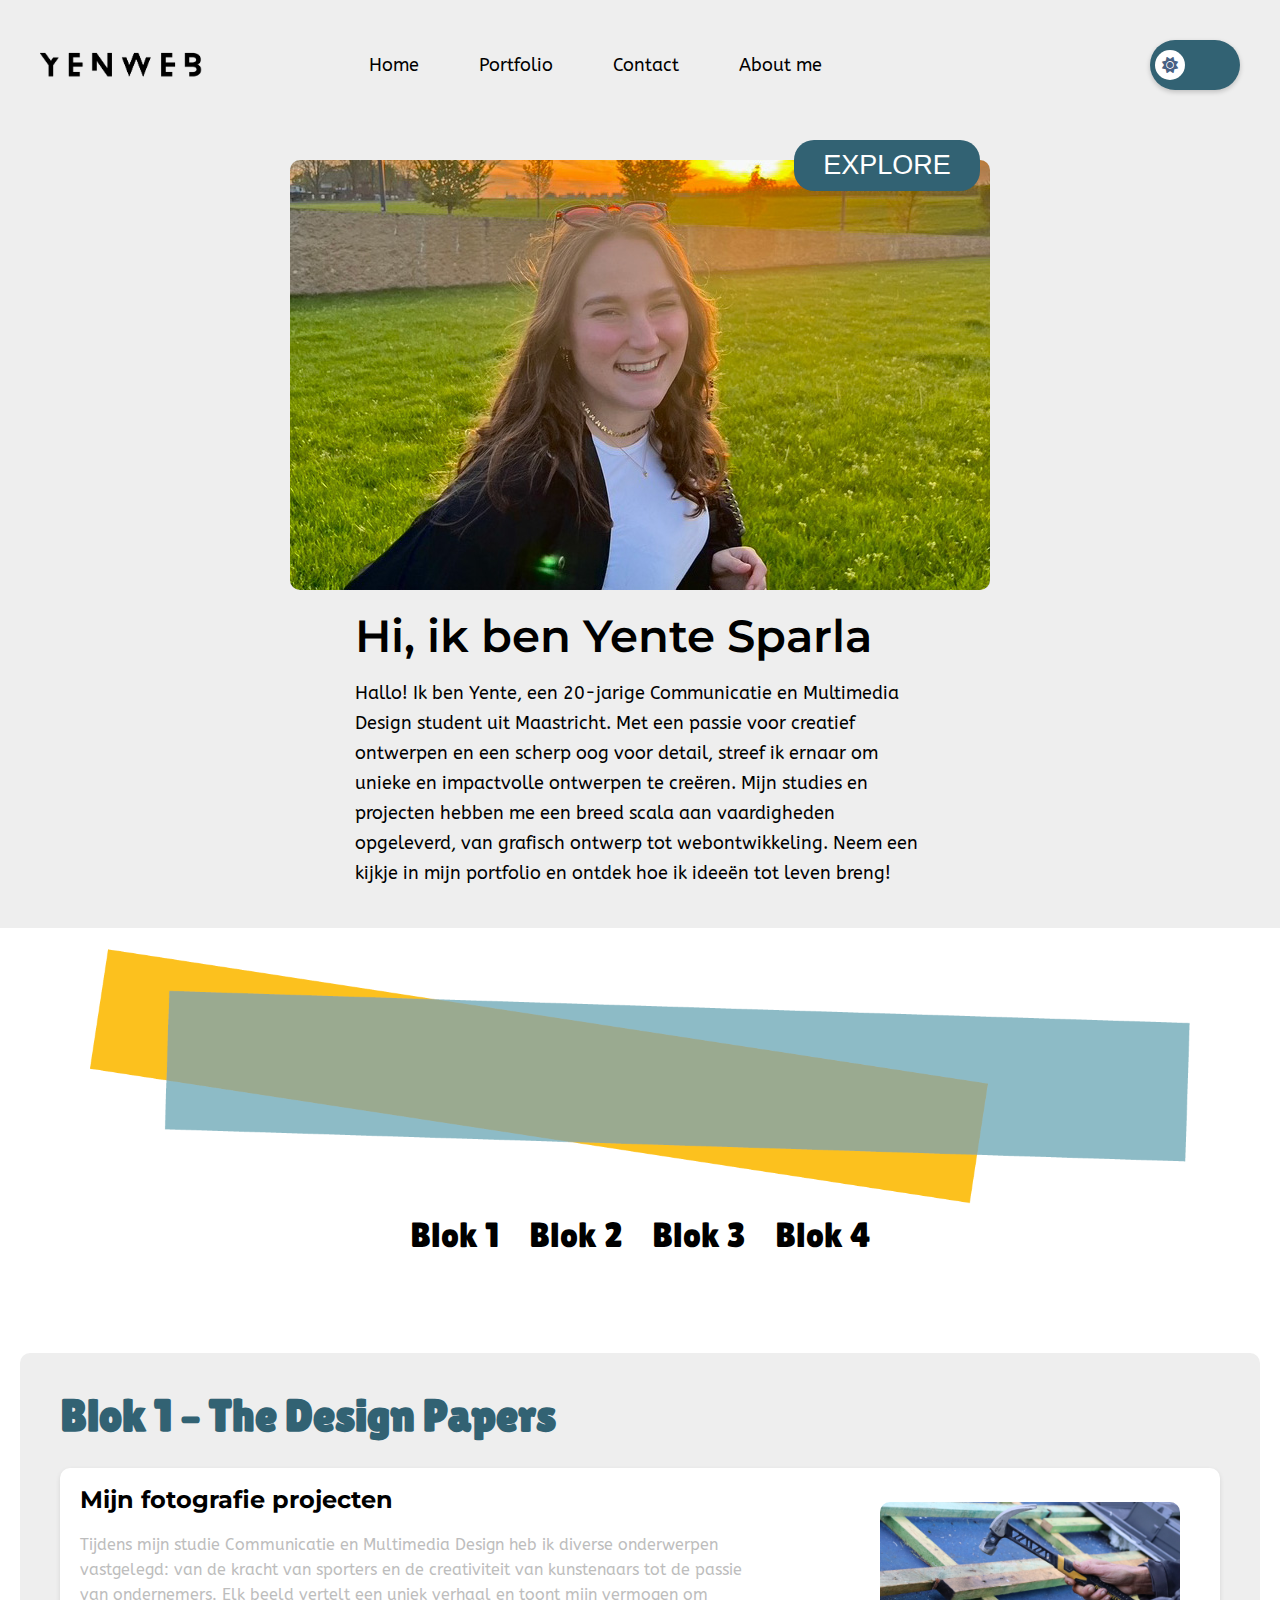
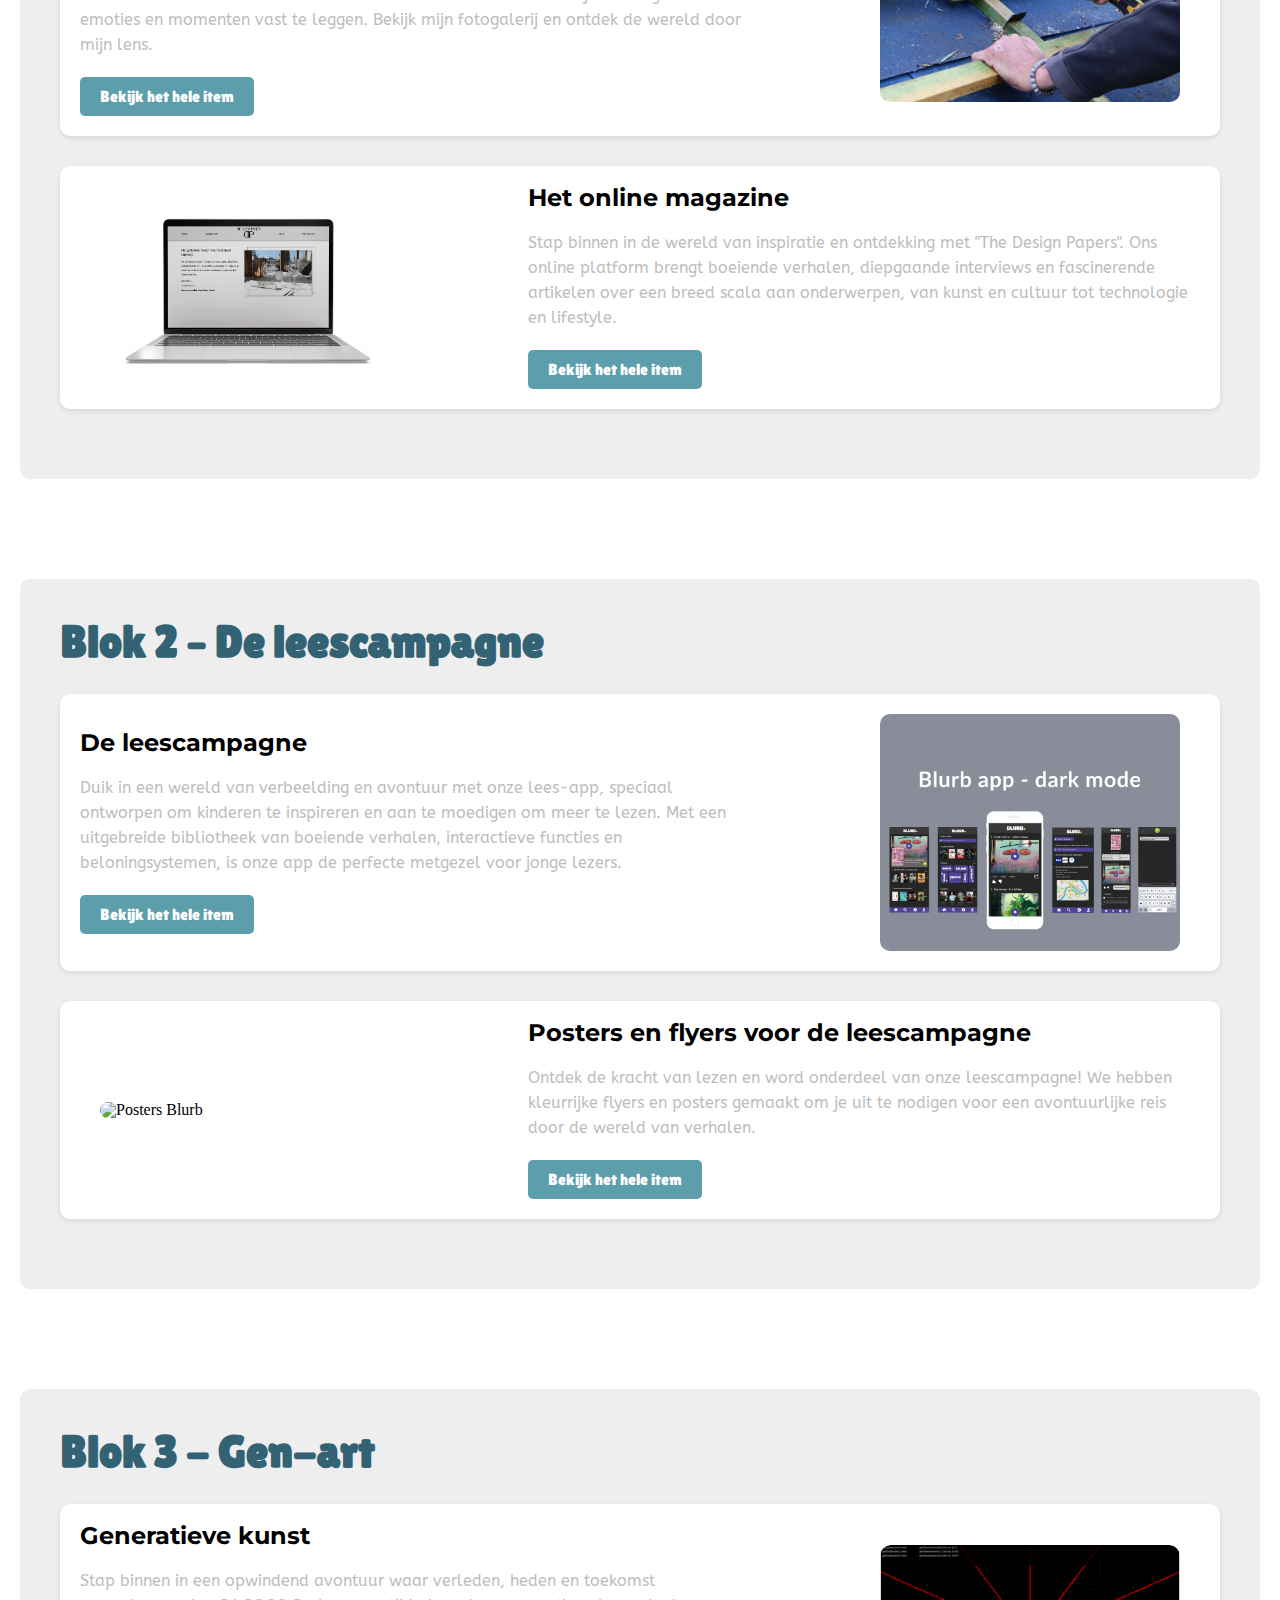
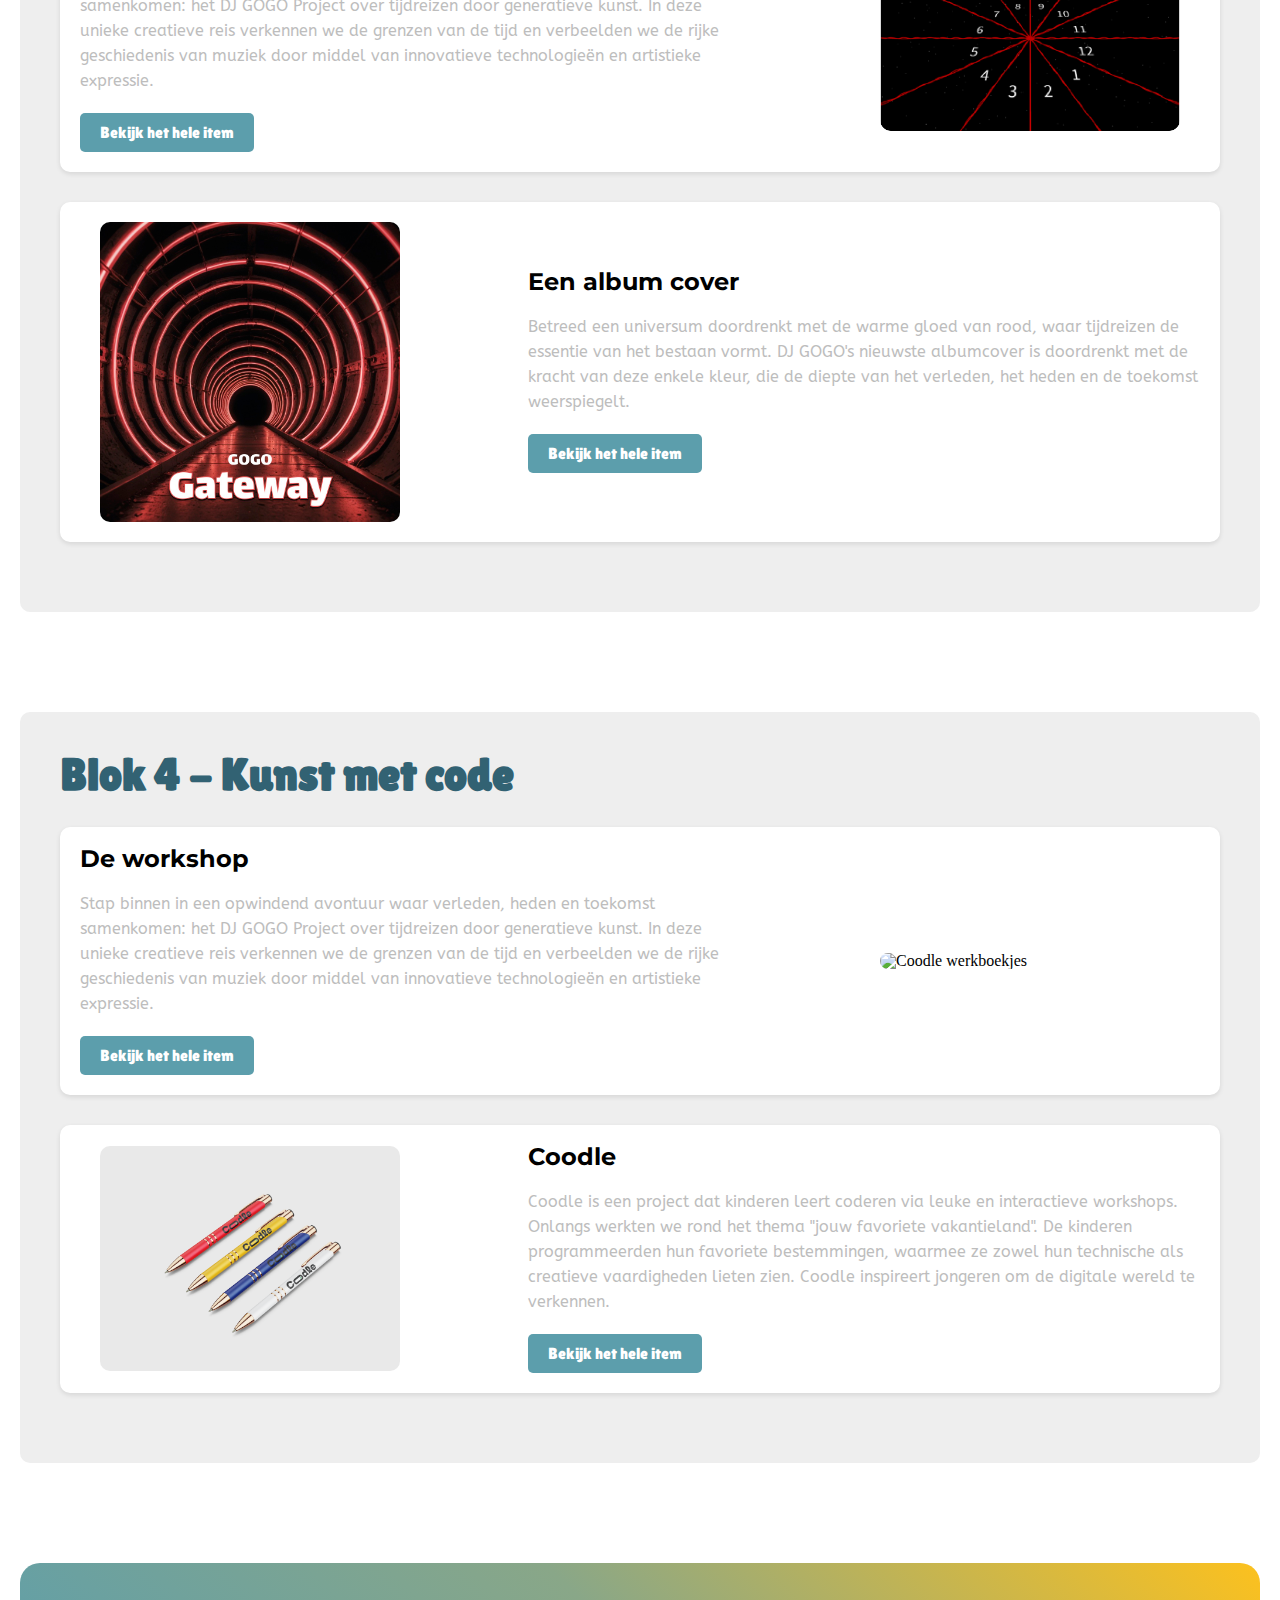
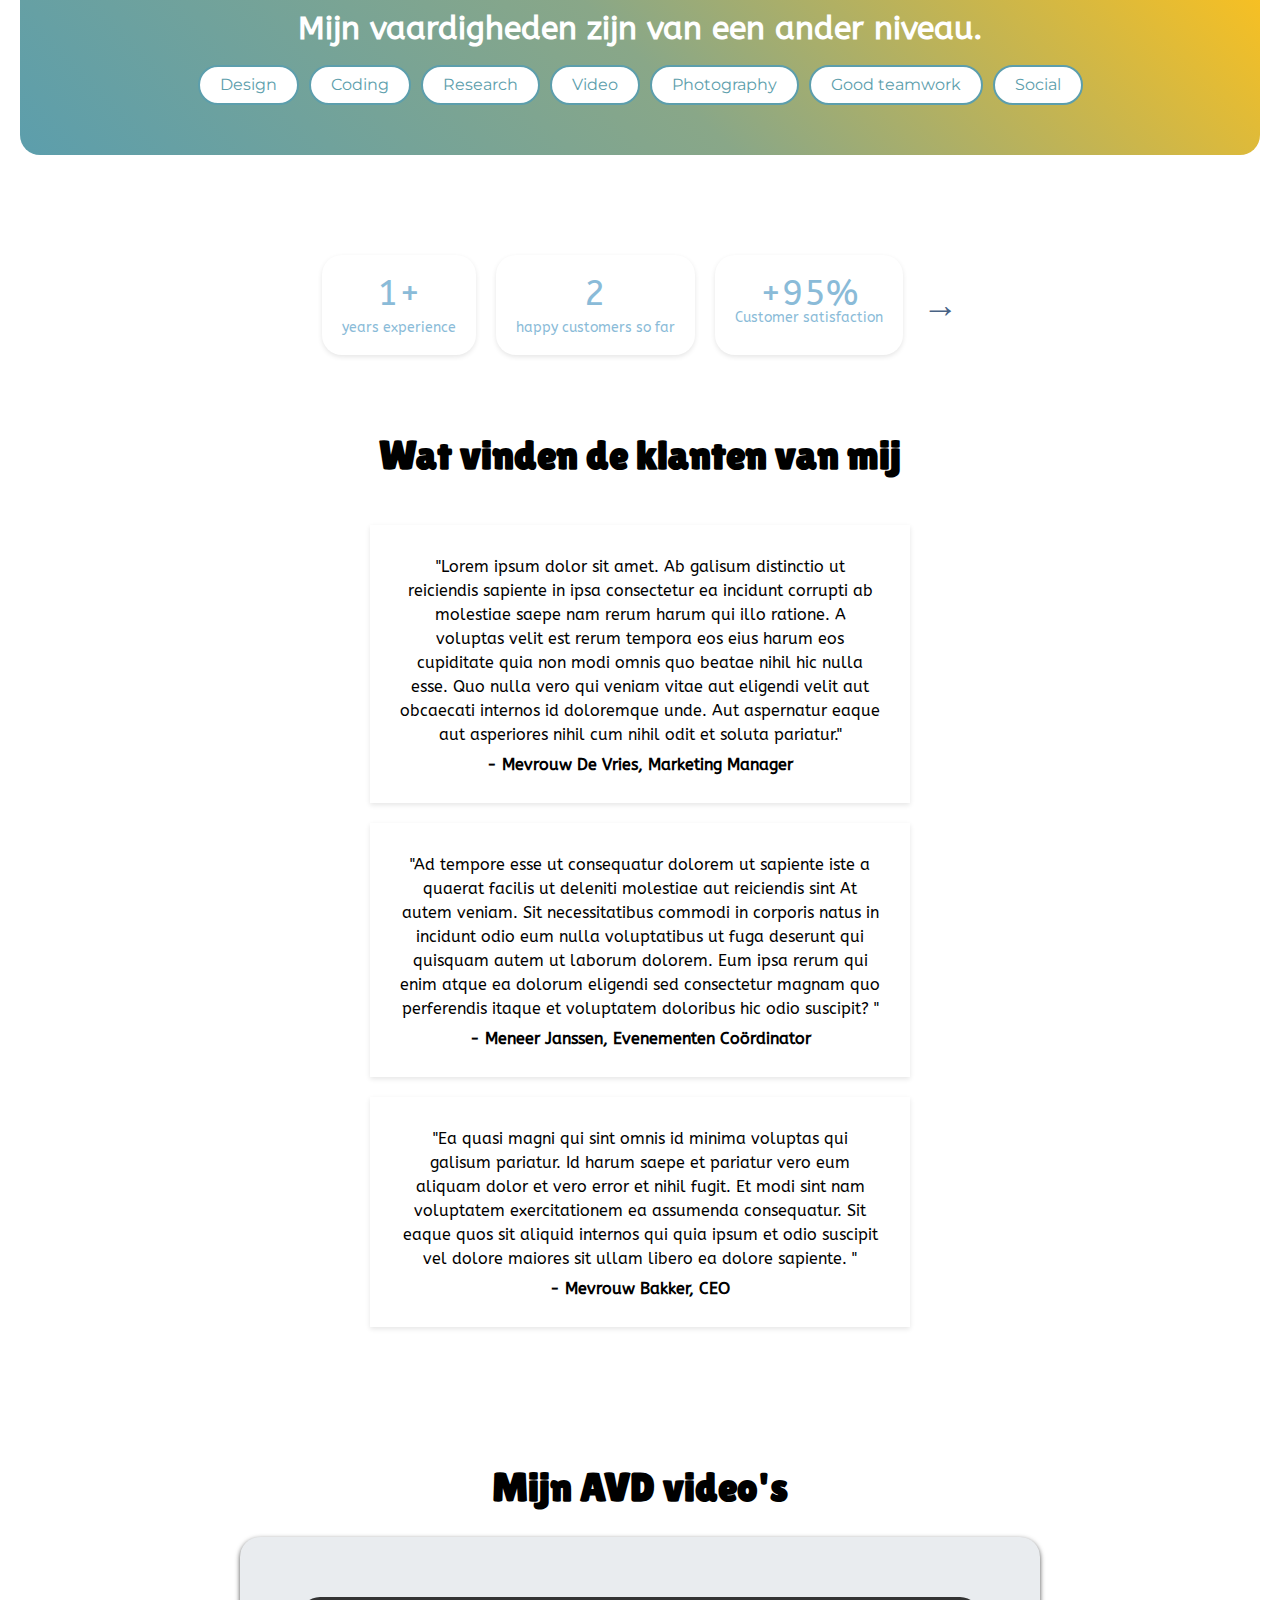
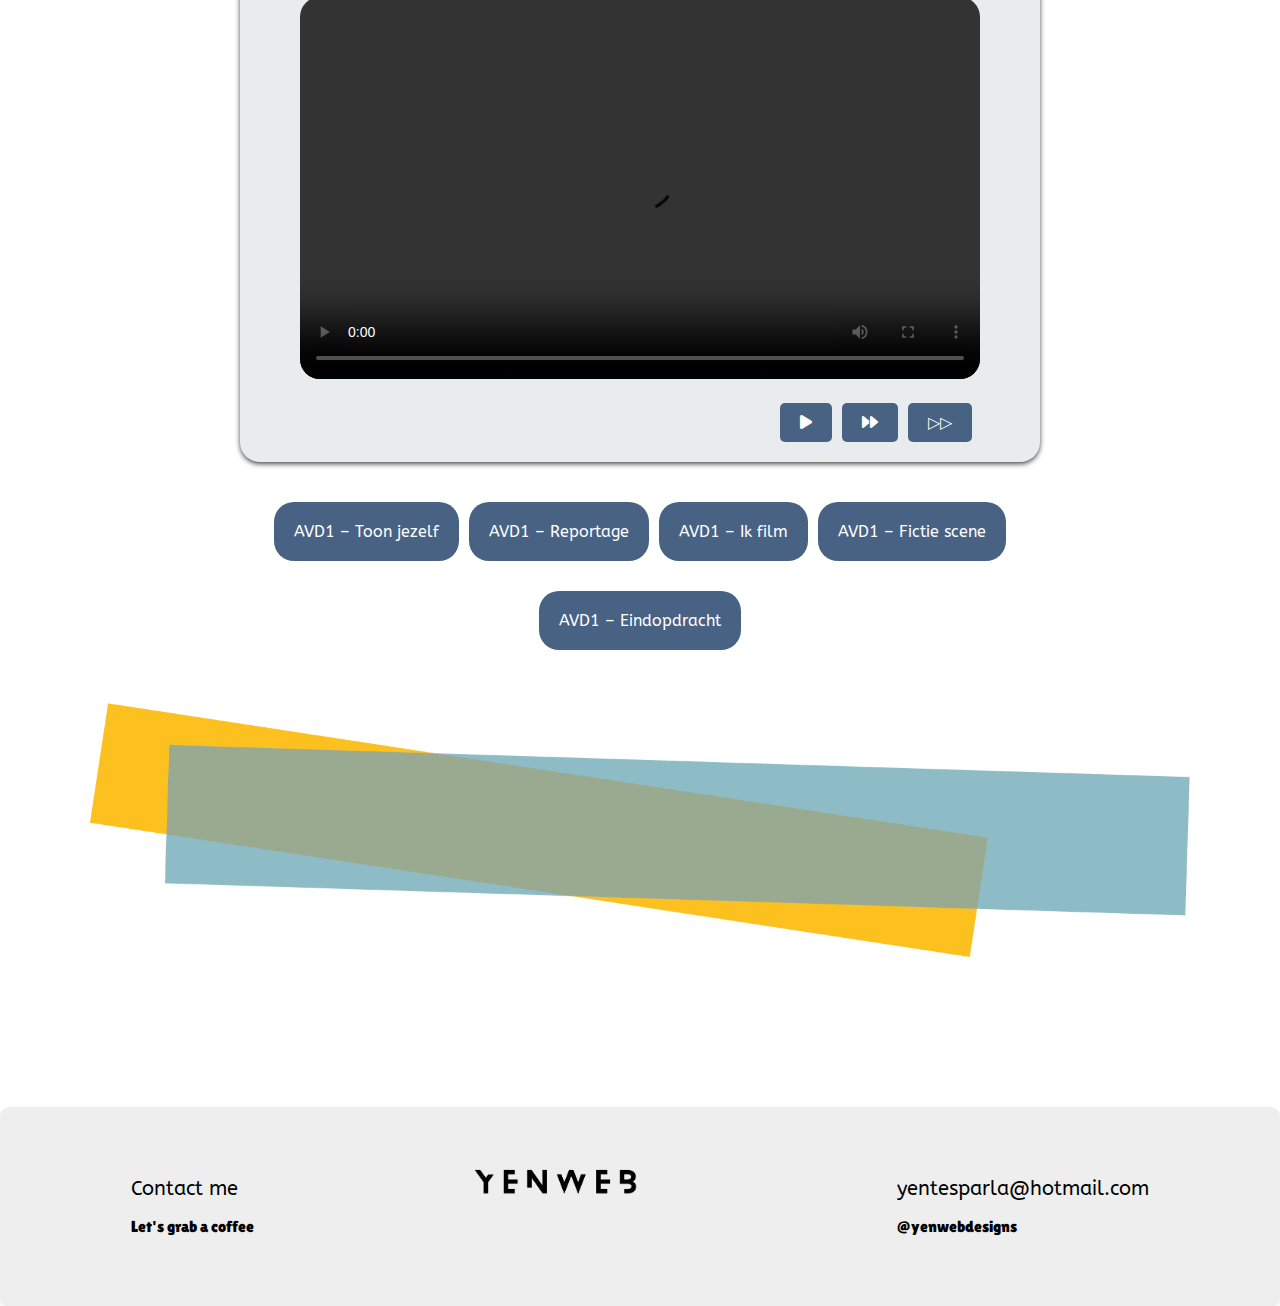
==== commit 2bdc2882: "Add files via upload" ====
--- a/index.html
+++ b/index.html
@@ -83,7 +83,7 @@
                             door mijn lens.</p>
                         <button id="btnFotografie" class="lettertype2">Bekijk het hele item</button>
                     </div>
-                    <img src="assets/fotografie3.jpg" alt="Online Magazine" class="image-left">
+                    <img src="assets/fotografie3.JPG" alt="Online Magazine" class="image-left">
                 </div>
 
                 <div class="content">
@@ -536,7 +536,7 @@
                     <h6 class="lettertypegroter">Contact me</h6>
                     <h5 class="lettertype2">Let's grab a coffee</h5>
                 </div>
-                <div><img class="logoheader1" src="../assets/logoPortfolio.png" alt="Logo"></div>
+                <div ><img class="logoheader1" src="assets/logoPortfolio.png" alt="Logo"></div>
                 <div class="contact-section2 lettertype1">
                     <div class="left-section">
                         <h6 class="lettertypegroter">yentesparla@hotmail.com</h6>
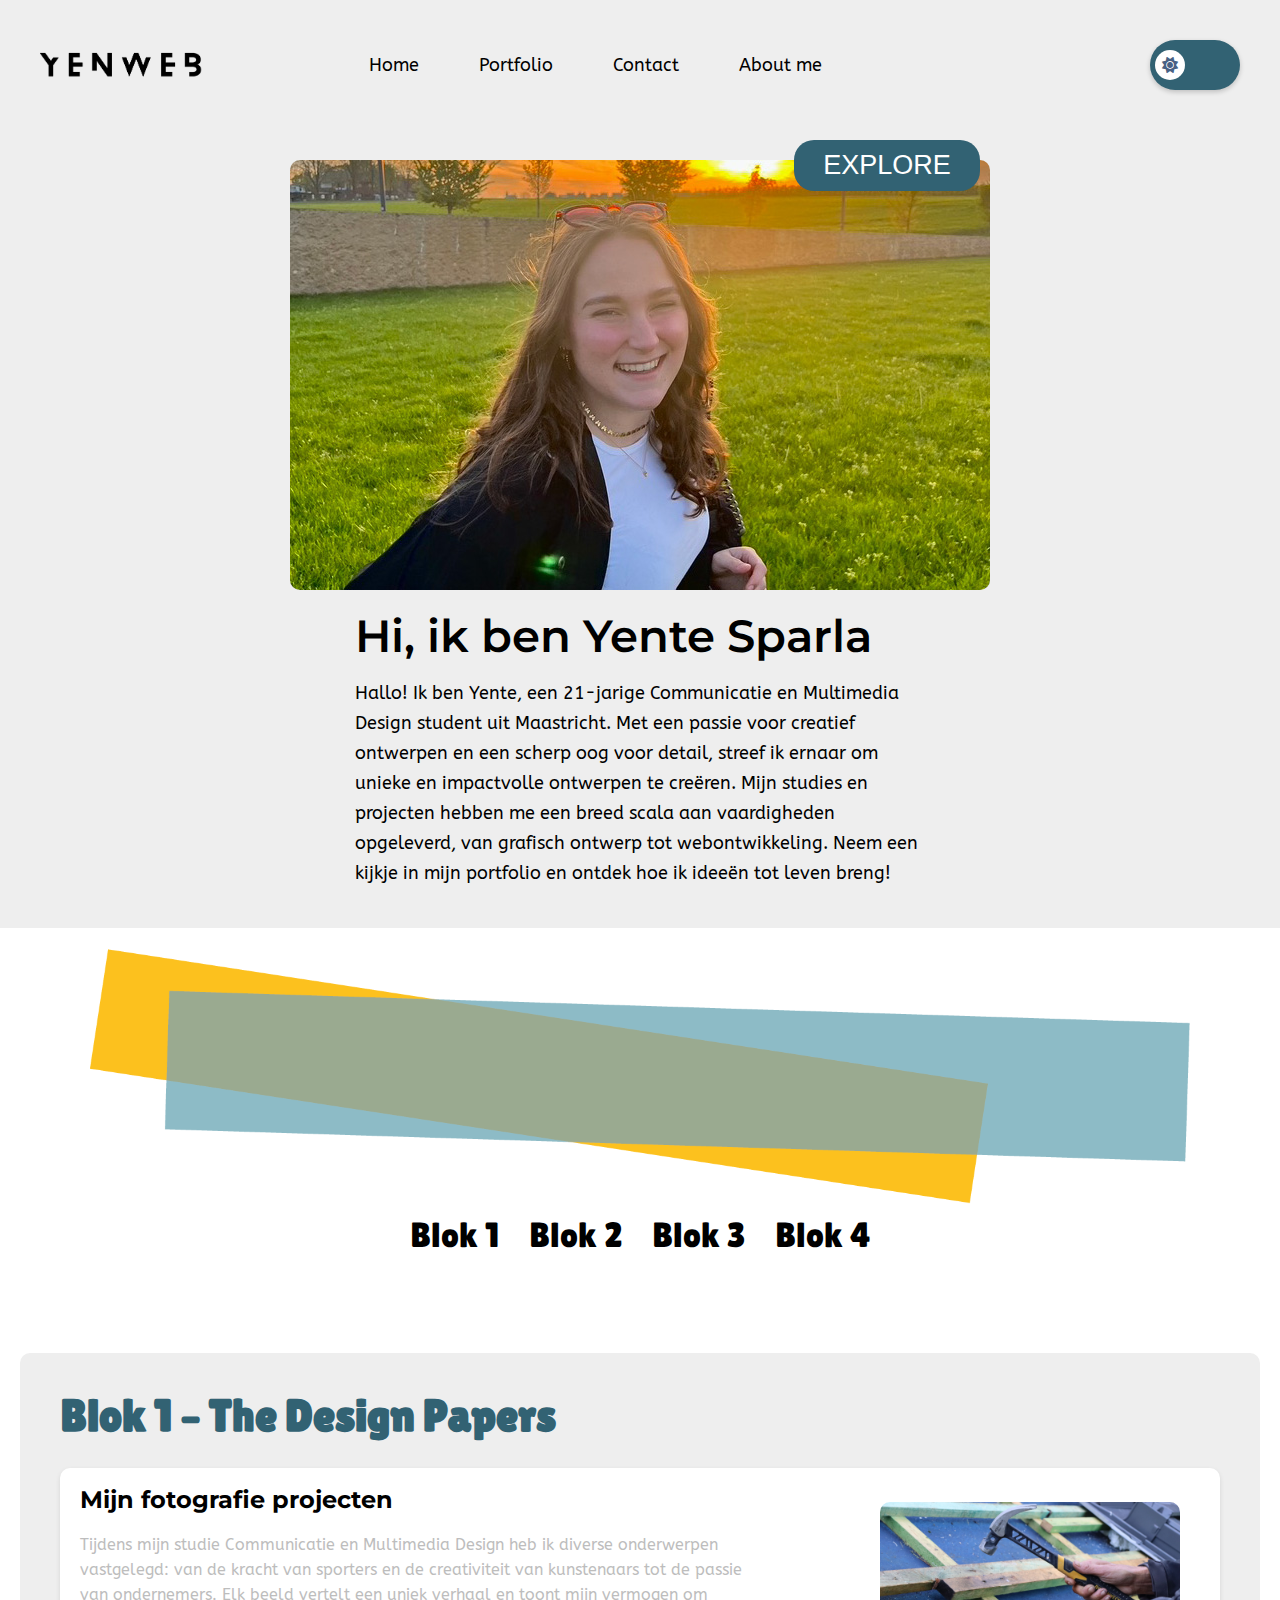
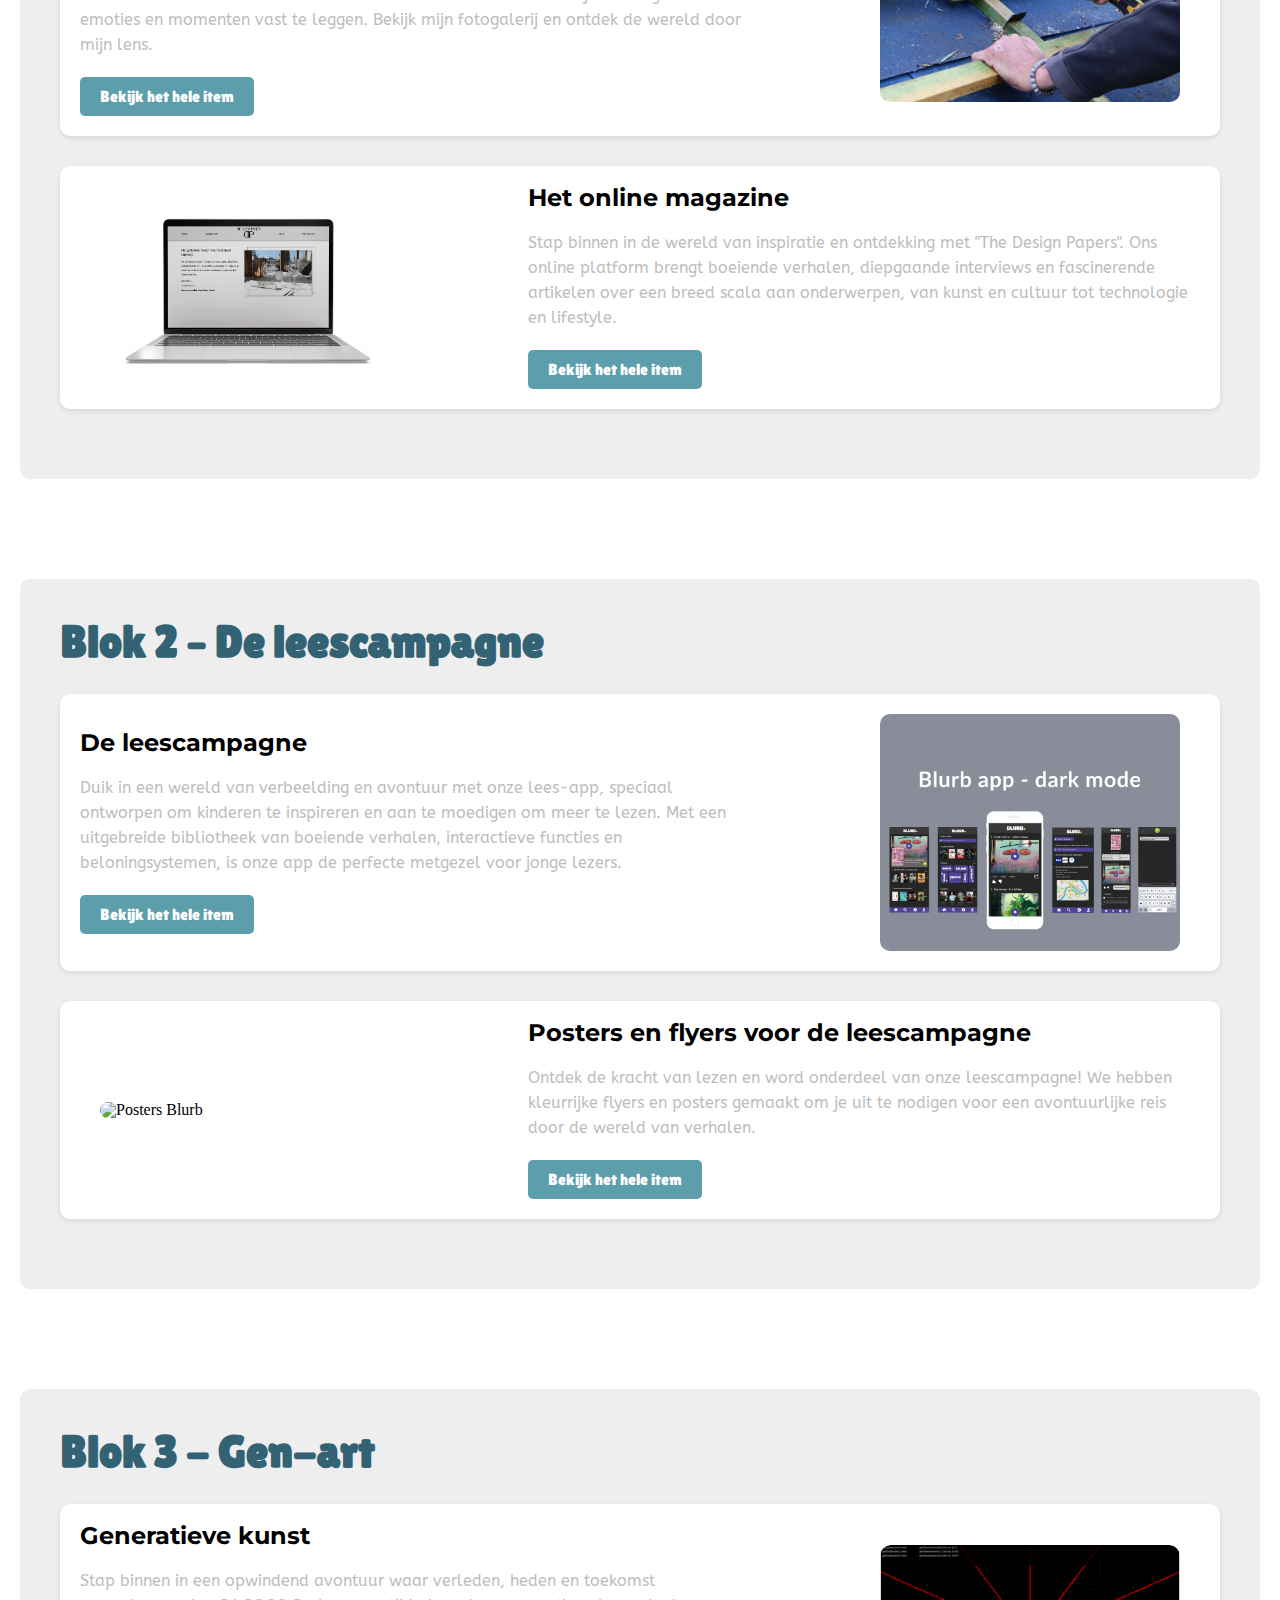
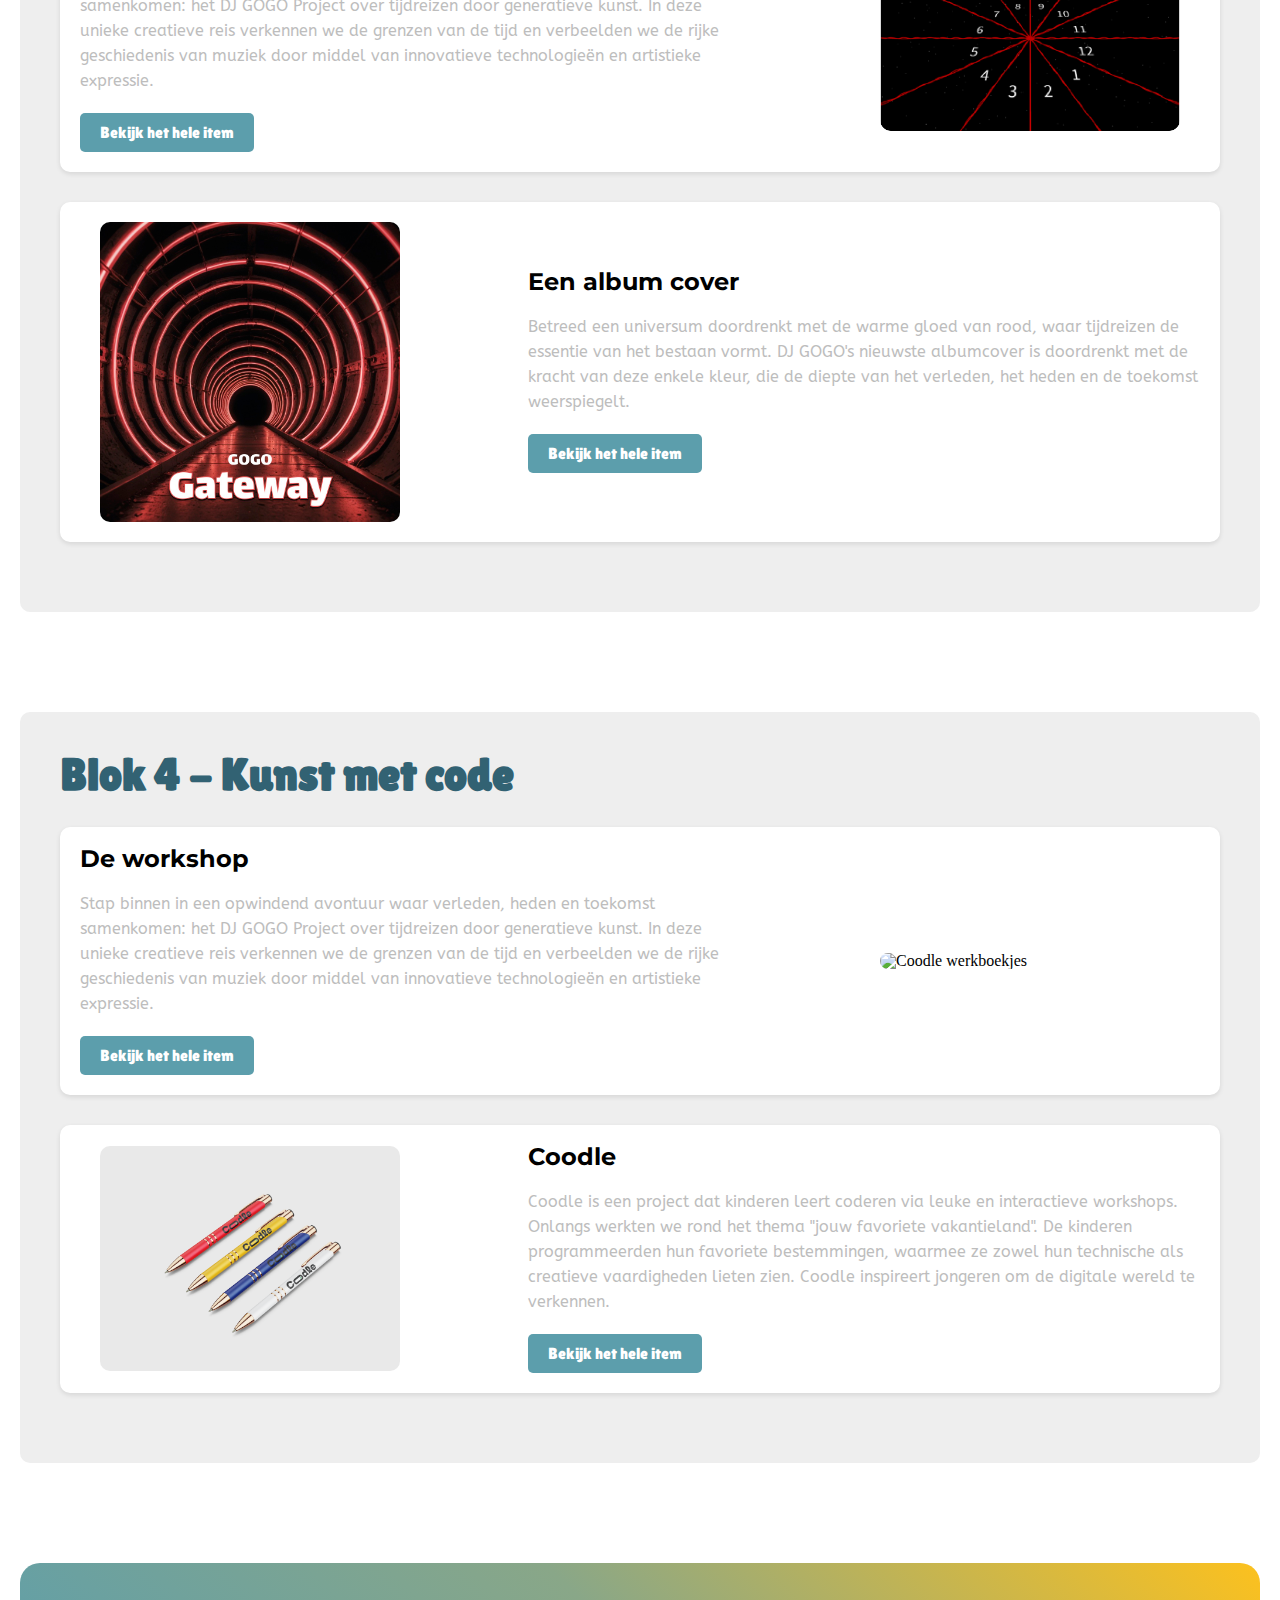
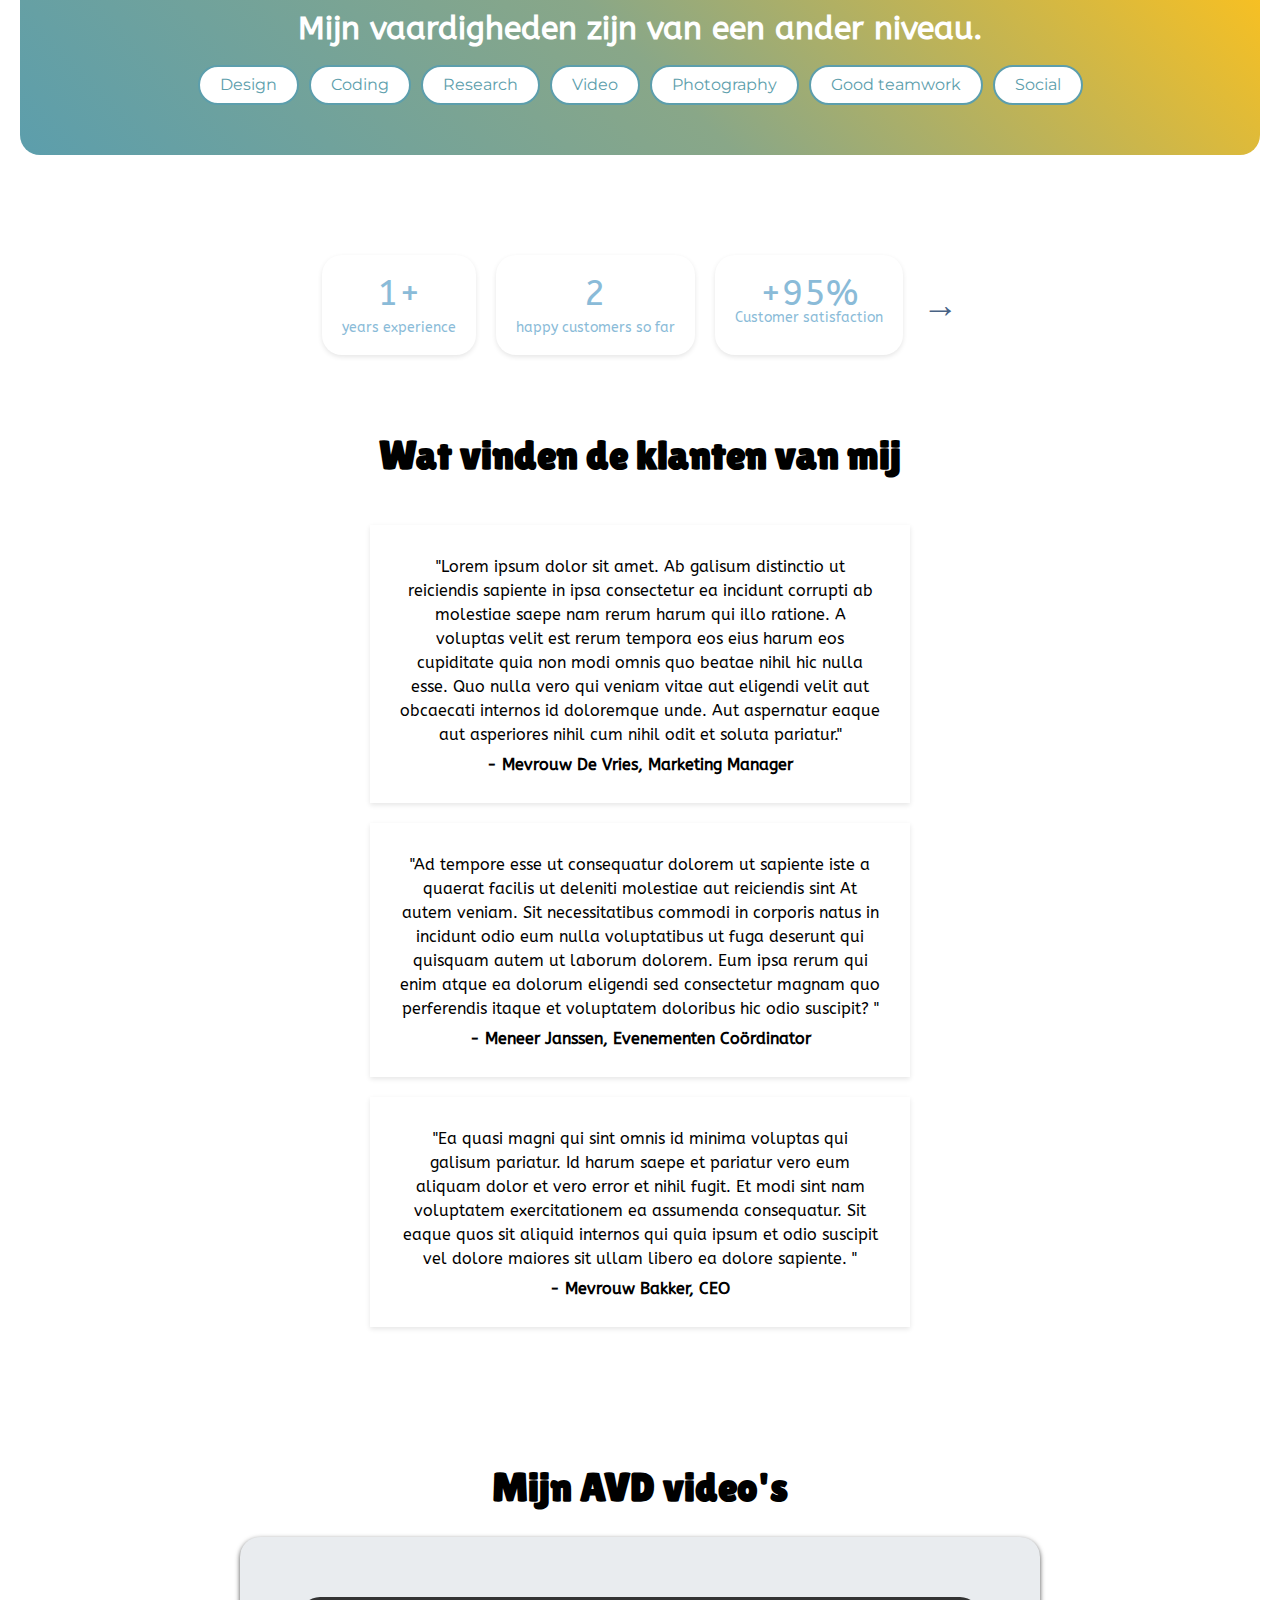
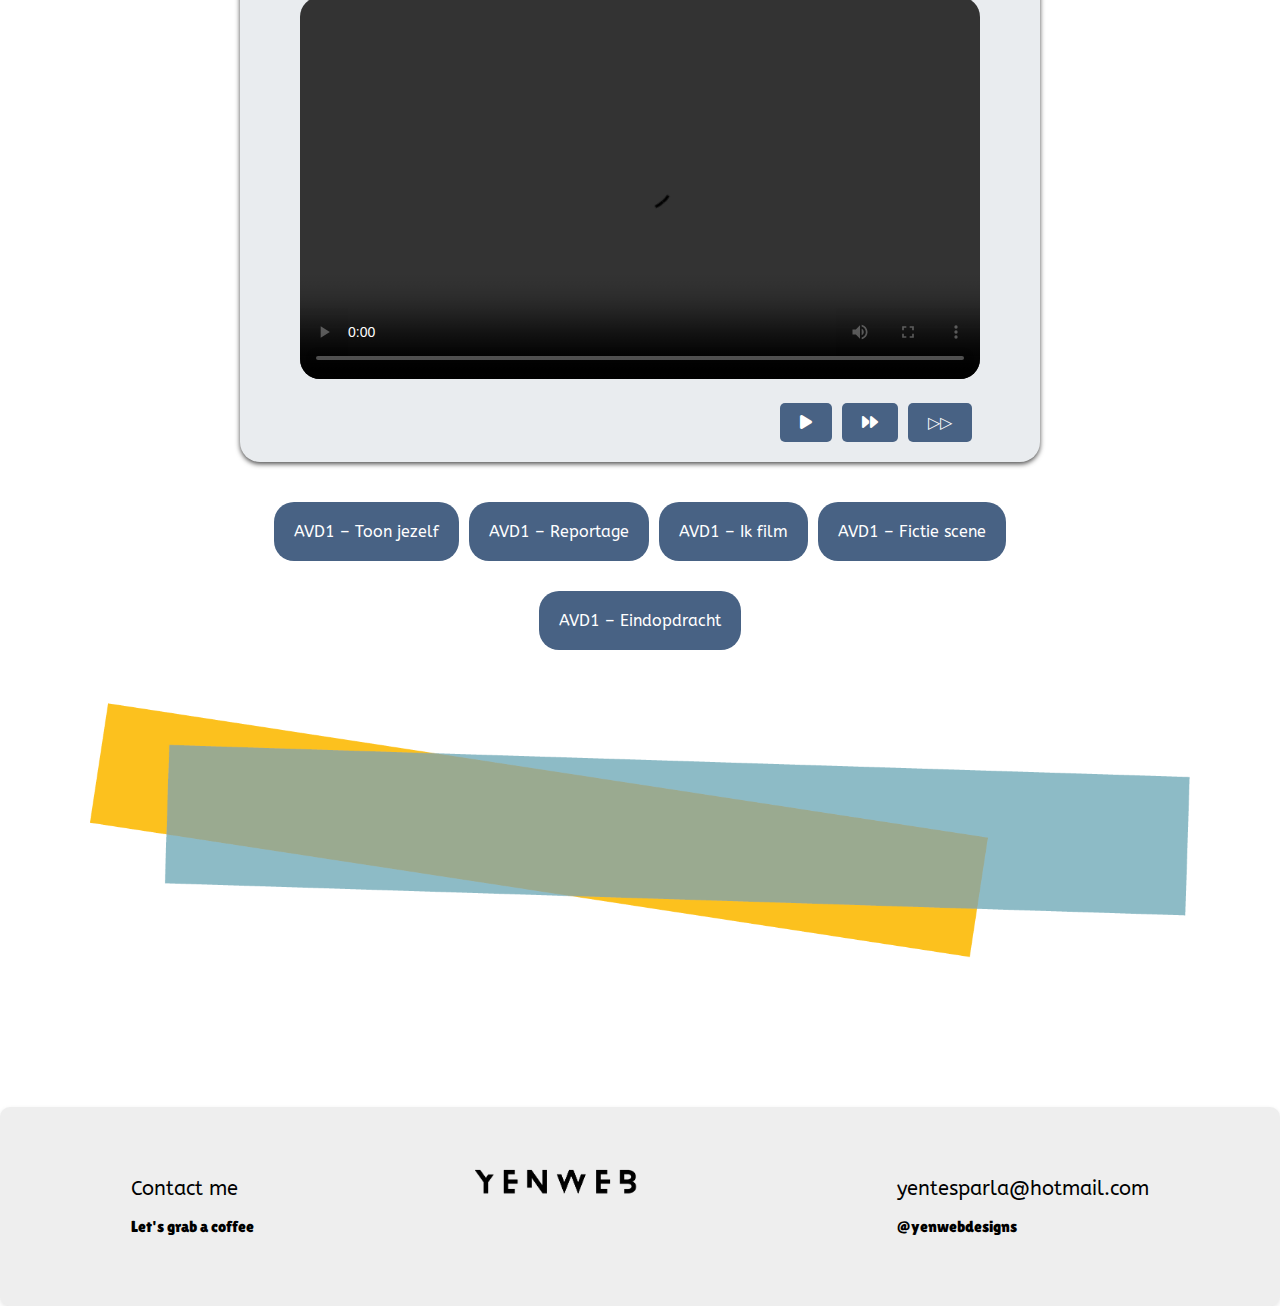
==== commit 34ca3582: "Add files via upload" ====
--- a/index.html
+++ b/index.html
@@ -43,7 +43,7 @@
             </div>
             <div class="intro-text">
                 <h1 class="titels lettertype3">Hi, ik ben Yente Sparla</h1>
-                <p id="tekst-intro" class="lettertype1">Hallo! Ik ben Yente, een 20-jarige Communicatie en Multimedia
+                <p id="tekst-intro" class="lettertype1">Hallo! Ik ben Yente, een 21-jarige Communicatie en Multimedia
                     Design student uit Maastricht. Met een passie voor creatief ontwerpen en een scherp oog voor detail,
                     streef ik ernaar om unieke en impactvolle ontwerpen te creëren. Mijn studies en projecten hebben me
                     een breed scala aan vaardigheden opgeleverd, van grafisch ontwerp tot webontwikkeling. Neem een
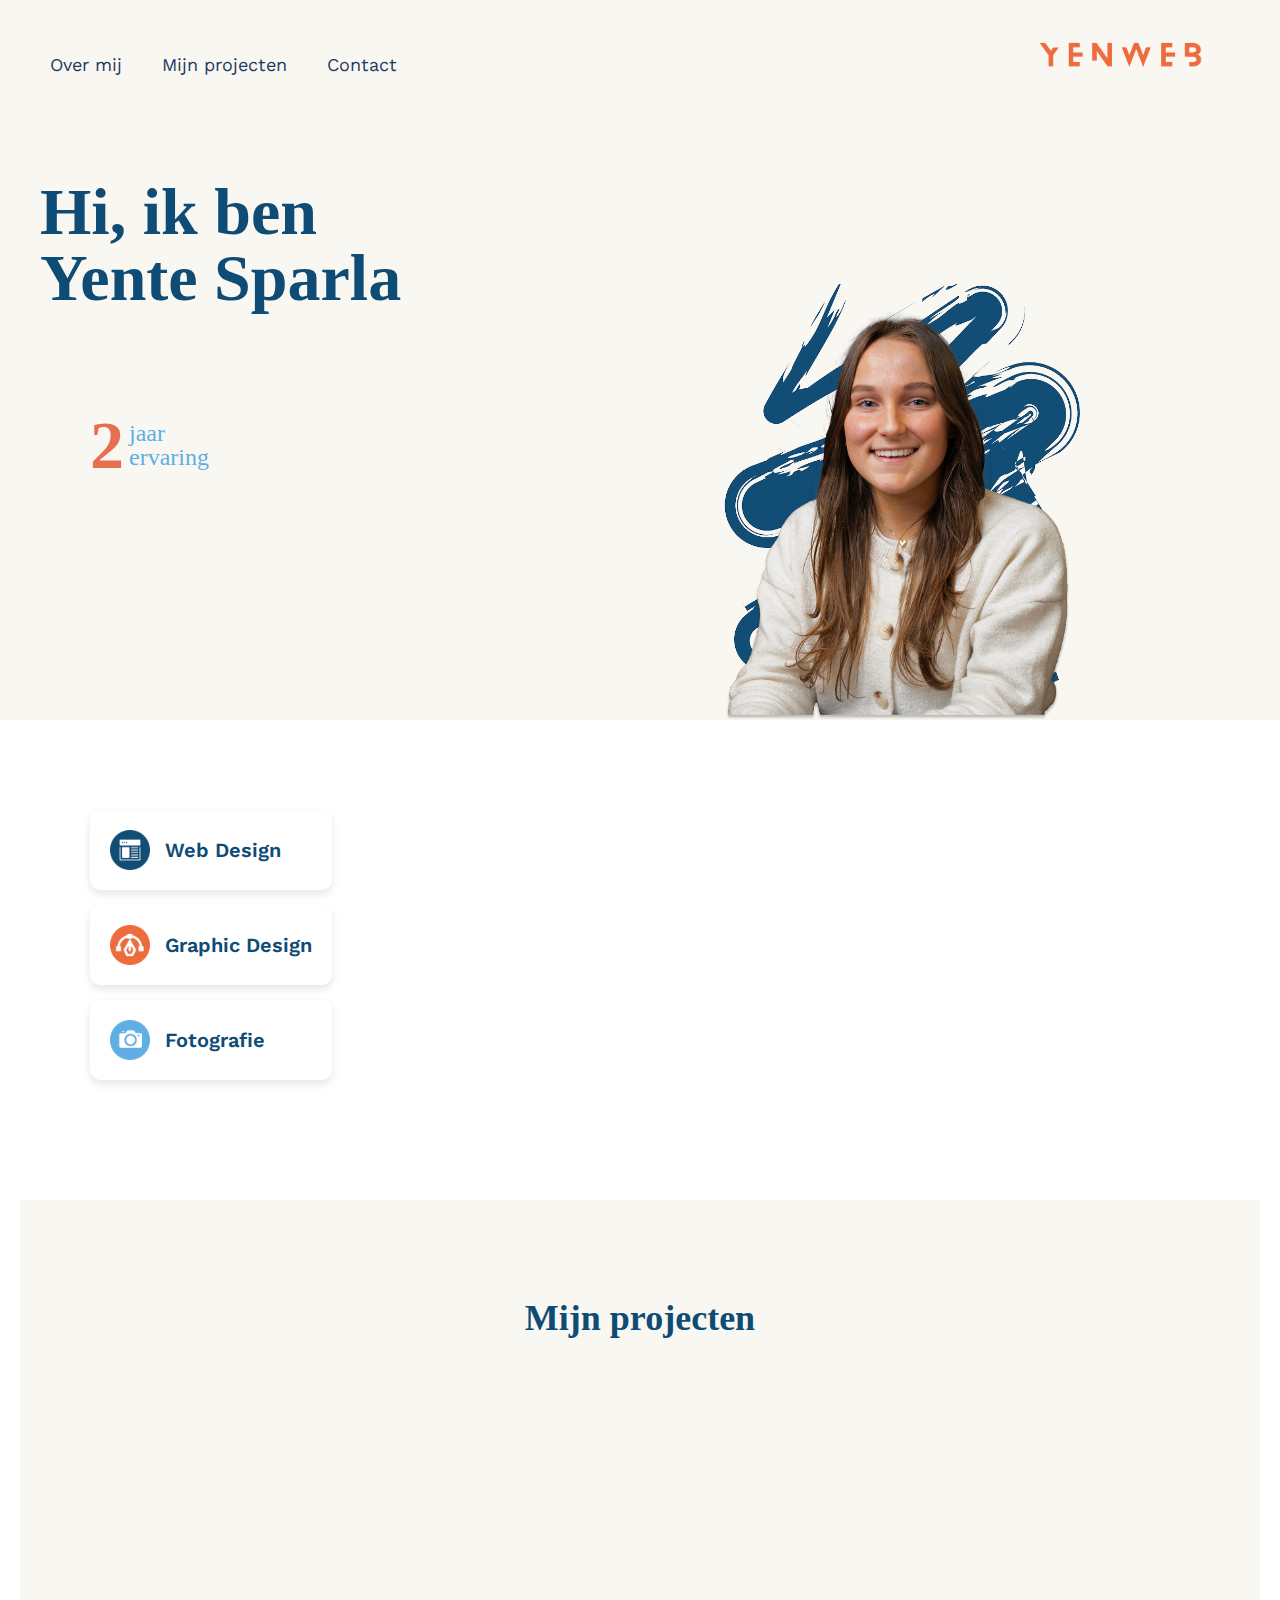
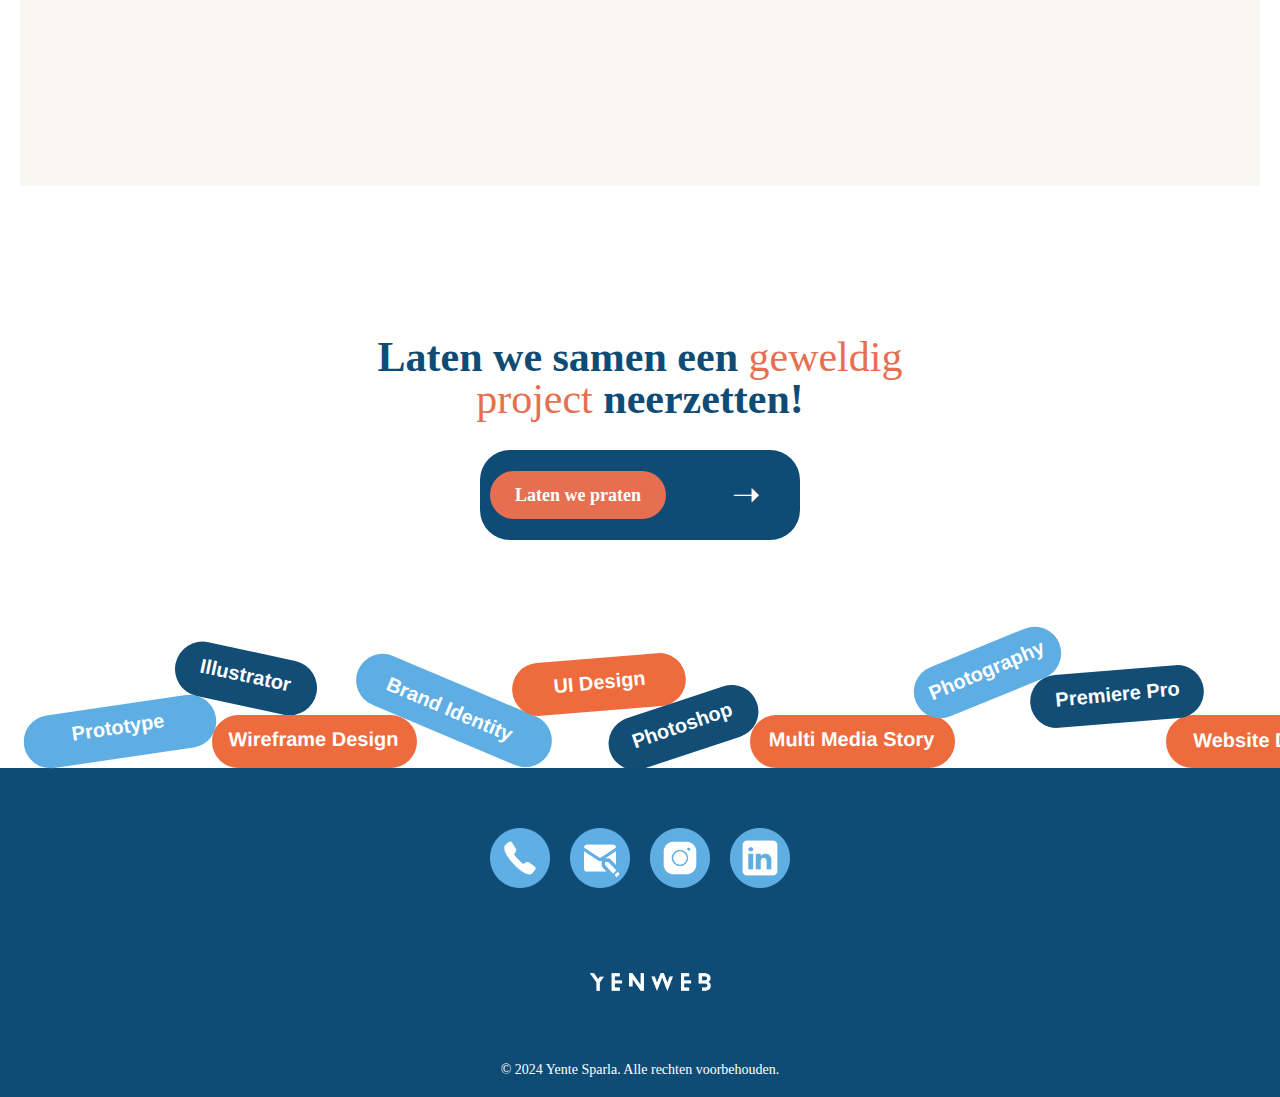
==== commit 03d5929c: "Add files via upload" ====
--- a/index.html
+++ b/index.html
@@ -4,553 +4,141 @@
 <head>
     <meta charset="UTF-8">
     <meta name="viewport" content="width=device-width, initial-scale=1.0">
-    <title>Yente Sparla Portfolio</title>
-    <link rel="stylesheet" href="https://cdn.jsdelivr.net/npm/flatpickr/dist/flatpickr.min.css">
-    <link rel="stylesheet" href="https://cdnjs.cloudflare.com/ajax/libs/font-awesome/6.0.0-beta3/css/all.min.css">
-
+    <title>Portfolio</title>
     <link rel="stylesheet" href="css/reset.css">
     <link rel="stylesheet" href="css/style.css">
+    <script src="js/script.js"></script>
 </head>
 
 <body>
     <header>
-        <!-- Navigatie -->
-        <nav class="lettertype1" id="flexnav">
-            <input type="checkbox" id="menu-toggle" class="menu-toggle">
-            <label for="menu-toggle" class="menu-icon">&#9776;</label>
-            <img id="logoheader" src="assets/logoPortfolio.png" alt="Logo">
-            <ul>
-                <li><a href="index.html">Home</a></li>
-                <li><a href="#blok1">Portfolio</a></li>
-                <li><a href="#footer">Contact</a></li>
-                <li><a href="index.html">About me</a></li>
-            </ul>
-            <div id="toggle-theme" class="toggle-theme" onclick="toggleTheme()">
-                <div class="toggle-icon">
-                    <i class="fas fa-sun"></i>
-                    <i class="fas fa-moon"></i>
+        <div class="container">
+            <nav>
+                <a href="index.html#over-mij">Over mij</a>
+                <div class="dropdown">
+                    <a href="index.html#mijn-projecten">Mijn projecten</a>
+                    <div class="dropdown-content">
+                        <a href="graphic-design.html">Graphic Design</a>
+                        <a href="fotografie.html">Fotografie</a>
+                        <a href="web-design.html">Web Design</a>
+                    </div>
                 </div>
+                <a href="index.html#contact">Contact</a>
+            </nav>
+            <a href="index.html">
+                <img id="logo" src="assets/logo.png" alt="Logo">
+            </a>
+        </div>
+
+        <div class="header-content container">
+            <div class="header-text">
+                <h1>Hi, ik ben<br> Yente Sparla</h1>
+                <p class="experience">
+                    <span class="number">2</span>
+                    <span class="text">jaar ervaring</span>
+                </p>
             </div>
-        </nav>
-
-        <!-- Introductie -->
-        <div class="introduction">
-            <div class="photo-container">
-                <img id="profielfoto" src="assets/profielfoto.jpg" alt="Yente Sparla">
-                <div class="explore-button">
-                    <button>EXPLORE</button>
-                </div>
-            </div>
-            <div class="intro-text">
-                <h1 class="titels lettertype3">Hi, ik ben Yente Sparla</h1>
-                <p id="tekst-intro" class="lettertype1">Hallo! Ik ben Yente, een 21-jarige Communicatie en Multimedia
-                    Design student uit Maastricht. Met een passie voor creatief ontwerpen en een scherp oog voor detail,
-                    streef ik ernaar om unieke en impactvolle ontwerpen te creëren. Mijn studies en projecten hebben me
-                    een breed scala aan vaardigheden opgeleverd, van grafisch ontwerp tot webontwikkeling. Neem een
-                    kijkje in mijn portfolio en ontdek hoe ik ideeën tot leven breng!</p>
+            <div class="profile-image">
+                <div class="abstract-bg"></div>
+                <img src="assets/profielfoto.png" alt="Yente Sparla">
             </div>
         </div>
     </header>
 
     <main>
-        <div class="content-container">
-            <h5 class="projects lettertype2">
-                <span id="typed-text" class="lettertype2"></span>
-            </h5>
-            <img id="vorm2" src="assets/vorm2.png" alt="Image">
+        <div id="over-mij" class="about-section">
+            <div class="skills1">
+                <div class="skill-card">
+                    <img src="assets/webdesign.png" alt="Web Design">
+                    <span>Web Design</span>
+                </div>
+                <div class="skill-card">
+                    <img src="assets/graphicdesign.png" alt="Graphic Design">
+                    <span>Graphic Design</span>
+                </div>
+                <div class="skill-card">
+                    <img src="assets/fotografie.png" alt="Fotografie">
+                    <span>Fotografie</span>
+                </div>
+            </div>
+            <div class="about-text">
+                <h2 id="titel-aboutme">Wie ben ik?</h2>
+                <p class="aboutme-style">Hallo! Ik ben Yente, een 21-jarige Communicatie en Multimedia Design student
+                    uit Maastricht. Met een passie voor creatief ontwerpen en een scherp oog voor detail, streef ik
+                    ernaar om unieke en impactvolle ontwerpen te creëren. Mijn studies en projecten hebben me een breed
+                    scala aan vaardigheden opgeleverd, van grafisch ontwerp tot webontwikkeling. Neem een kijkje in mijn
+                    portfolio en ontdek hoe ik ideeën tot leven breng!</p>
+            </div>
         </div>
-
-
-        <!-- Blokken -->
-        <nav class="navigation lettertype2">
-            <a href="#blok1" class="nav-link">Blok 1</a>
-            <a href="#blok2" class="nav-link">Blok 2</a>
-            <a href="#blok3" class="nav-link">Blok 3</a>
-            <a href="#blok4" class="nav-link">Blok 4</a>
-        </nav>
-
-        <div class="background">
-            <section id="blok1" class="blok">
-                <h2 class="lettertype2 titelBlok">Blok 1 – The Design Papers</h2>
-
-                <div class="content">
-                    <div class="text-content">
-                        <h3 class="lettertype3 titelKopjes">Mijn fotografie projecten</h3>
-                        <p class="lettertype1 description">Tijdens mijn studie Communicatie en Multimedia Design heb ik
-                            diverse onderwerpen vastgelegd: van de kracht van sporters en de creativiteit van
-                            kunstenaars tot de passie van ondernemers. Elk beeld vertelt een uniek verhaal en toont mijn
-                            vermogen om emoties en momenten vast te leggen. Bekijk mijn fotogalerij en ontdek de wereld
-                            door mijn lens.</p>
-                        <button id="btnFotografie" class="lettertype2">Bekijk het hele item</button>
-                    </div>
-                    <img src="assets/fotografie3.JPG" alt="Online Magazine" class="image-left">
-                </div>
-
-                <div class="content">
-                    <img src="assets/mockupLaptop1.png" alt="Online Magazine" class="image-left">
-                    <div class="text-content">
-                        <h3 class="lettertype3 titelKopjes">Het online magazine</h3>
-                        <p class="lettertype1 description">Stap binnen in de wereld van inspiratie en ontdekking met
-                            "The Design Papers". Ons online platform brengt boeiende verhalen, diepgaande interviews en
-                            fascinerende artikelen over een breed scala aan onderwerpen, van kunst en cultuur tot
-                            technologie en lifestyle.</p>
-                        <button id="btnMagazine" class="lettertype2">Bekijk het hele item</button>
-                    </div>
-                </div>
-            </section>
+        <div id="mijn-projecten" class="project-section">
+            <h2>Mijn projecten</h2>
+            <div class="projects">
+                <a href="graphic-design.html" class="project-card graphic-design">Graphic Design</a>
+                <a href="fotografie.html" class="project-card fotografie">Fotografie</a>
+                <a href="web-design.html" class="project-card web-design">Web Design</a>
+            </div>
         </div>
-
-        <div class="background">
-            <section id="blok2" class="blok">
-                <h2 class="lettertype2 titelBlok">Blok 2 – De leescampagne</h2>
-
-                <div class="content">
-                    <div class="text-content">
-                        <h3 class="lettertype3 titelKopjes">De leescampagne</h3>
-                        <p class="lettertype1 description">Duik in een wereld van verbeelding en avontuur met onze
-                            lees-app, speciaal ontworpen om kinderen te inspireren en aan te moedigen om meer te lezen.
-                            Met een uitgebreide bibliotheek van boeiende verhalen, interactieve functies en
-                            beloningsystemen, is onze app de perfecte metgezel voor jonge lezers.</p>
-                        <button id="btnLeescampagne" class="lettertype2">Bekijk het hele item</button>
-                    </div>
-                    <img src="assets/mockupTelefoon app1.png" alt="Blurb app - dark mode" class="image-left">
-                </div>
-
-                <div class="content">
-                    <img src="assets/mockupPosters.png" alt="Posters Blurb" class="image-left">
-                    <div class="text-content">
-                        <h3 class="lettertype3 titelKopjes">Posters en flyers voor de leescampagne</h3>
-                        <p class="lettertype1 description">Ontdek de kracht van lezen en word onderdeel van onze
-                            leescampagne! We hebben kleurrijke flyers en posters gemaakt om je uit te nodigen voor een
-                            avontuurlijke reis door de wereld van verhalen.</p>
-                        <button id="btnPosters" class="lettertype2">Bekijk het hele item</button>
-                    </div>
-                </div>
-            </section>
-        </div>
-
-        <div class="background">
-            <section id="blok3" class="blok">
-                <h2 class="lettertype2 titelBlok">Blok 3 - Gen-art</h2>
-
-                <div class="content">
-                    <div class="text-content">
-                        <h3 class="lettertype3 titelKopjes">Generatieve kunst</h3>
-                        <p class="lettertype1 description">Stap binnen in een opwindend avontuur waar verleden, heden en
-                            toekomst samenkomen: het DJ GOGO Project over tijdreizen door generatieve kunst. In deze
-                            unieke creatieve reis verkennen we de grenzen van de tijd en verbeelden we de rijke
-                            geschiedenis van muziek door middel van innovatieve technologieën en artistieke expressie.
-                        </p>
-                        <button id="btnGenArt" class="lettertype2">Bekijk het hele item</button>
-                    </div>
-                    <img src="assets/genart.png" alt="Generative Art" class="image-left">
-                </div>
-
-                <div class="content">
-                    <img src="assets/albumCover_Yente.jpg" alt="Album Cover" class="image-left">
-                    <div class="text-content">
-                        <h3 class="lettertype3 titelKopjes">Een album cover</h3>
-                        <p class="lettertype1 description">Betreed een universum doordrenkt met de warme gloed van rood,
-                            waar tijdreizen de essentie van het bestaan vormt. DJ GOGO's nieuwste albumcover is
-                            doordrenkt met de kracht van deze enkele kleur, die de diepte van het verleden, het heden en
-                            de toekomst weerspiegelt.</p>
-                        <button id="btnAlbumCover" class="lettertype2">Bekijk het hele item</button>
-                    </div>
-                </div>
-            </section>
-        </div>
-
-        <div class="background">
-            <section id="blok4" class="blok">
-                <h2 class="lettertype2 titelBlok">Blok 4 - Kunst met code</h2>
-
-                <div class="content">
-                    <div class="text-content">
-                        <h3 class="lettertype3 titelKopjes">De workshop</h3>
-                        <p class="lettertype1 description">Stap binnen in een opwindend avontuur waar verleden, heden en
-                            toekomst samenkomen: het DJ GOGO Project over tijdreizen door generatieve kunst. In deze
-                            unieke creatieve reis verkennen we de grenzen van de tijd en verbeelden we de rijke
-                            geschiedenis van muziek door middel van innovatieve technologieën en artistieke expressie.
-                        </p>
-                        <button id="btnWorkshop" class="lettertype2">Bekijk het hele item</button>
-                    </div>
-                    <img src="assets/werkboekjes1.png" alt="Coodle werkboekjes" class="image-left">
-
-
-
-                </div>
-
-                <div class="content">
-                    <img src="assets/coodle.png" alt="Coodle" class="image-left">
-                    <div class="text-content">
-                        <h3 class="lettertype3 titelKopjes">Coodle</h3>
-                        <p class="lettertype1 description">Coodle is een project dat kinderen leert coderen via leuke en
-                            interactieve workshops. Onlangs werkten we rond het thema "jouw favoriete vakantieland". De
-                            kinderen programmeerden hun favoriete bestemmingen, waarmee ze zowel hun technische als
-                            creatieve vaardigheden lieten zien. Coodle inspireert jongeren om de digitale wereld te
-                            verkennen.</p>
-                        <button id="btnCoodle" class="lettertype2">Bekijk het hele item</button>
-                    </div>
-                </div>
-            </section>
-        </div>
-
-
-        <div class="skills-banner lettertype1">
-            <div class="skills-text">
-                <h2>Mijn vaardigheden zijn van een ander niveau.</h2>
-            </div>
-            <div class="skills-tags">
-                <span class="skill-tag">Design</span>
-                <span class="skill-tag">Coding</span>
-                <span class="skill-tag">Research</span>
-                <span class="skill-tag">Video</span>
-                <span class="skill-tag">Photography</span>
-                <span class="skill-tag">Good teamwork</span>
-                <span class="skill-tag">Social</span>
+        <div id="contact" class="cta-section">
+            <h2>Laten we samen een <span id="styleGP">geweldig project</span> neerzetten!</h2>
+            <div class="cta-container">
+                <div class="cta-button">Laten we praten</div>
+                <div class="cta-arrow">➝</div>
             </div>
         </div>
 
-
-        <div class="stats-container lettertype1">
-            <div class="stat-card">
-                <h4>1+</h4>
-                <p>years experience</p>
-            </div>
-            <div class="stat-card">
-                <h4>2</h4>
-                <p>happy customers so far</p>
-            </div>
-            <div class="stat-card">
-                <h4>+95%</< /h4>
-                    <p>Customer satisfaction</p>
-            </div>
-            <div class="stat-arrow">
-                <span>&#8594;</span>
-            </div>
-        </div>
-
-        <section class="testimonials">
-            <h2 class="lettertype2 titelScale">Wat vinden de klanten van mij</h2>
-            <div class="testimonial testimonial-item">
-                <div class="line top-line"></div>
-                <p class="lettertype1">"Lorem ipsum dolor sit amet. Ab galisum distinctio ut reiciendis sapiente in ipsa consectetur ea incidunt corrupti ab molestiae saepe nam rerum harum qui illo ratione. A voluptas velit est rerum tempora eos eius harum eos cupiditate quia non modi omnis quo beatae nihil hic nulla esse. Quo nulla vero qui veniam vitae aut eligendi velit aut obcaecati internos id doloremque unde. Aut aspernatur eaque aut asperiores nihil cum nihil odit et soluta pariatur."</p>
-                <h7 class="lettertype1 titelRecentie">- Mevrouw De Vries, Marketing Manager</h7>
-                <div class="line bottom-line"></div>
-            </div>
-            <div class="testimonial testimonial-item">
-                <div class="line top-line"></div>
-                <p class="lettertype1">"Ad tempore esse ut consequatur dolorem ut sapiente iste a quaerat facilis ut deleniti molestiae aut reiciendis sint At autem veniam. Sit necessitatibus commodi in corporis natus in incidunt odio eum nulla voluptatibus ut fuga deserunt qui quisquam autem ut laborum dolorem. Eum ipsa rerum qui enim atque ea dolorum eligendi sed consectetur magnam quo perferendis itaque et voluptatem doloribus hic odio suscipit?
-                    "</p>
-                <h7 class="lettertype1 titelRecentie">- Meneer Janssen, Evenementen Coördinator</h7>
-                <div class="line bottom-line"></div>
-            </div>
-            <div class="testimonial testimonial-item">
-                <div class="line top-line"></div>
-                <p class="lettertype1">"Ea quasi magni qui sint omnis id minima voluptas qui galisum pariatur. Id harum saepe et pariatur vero eum aliquam dolor et vero error et nihil fugit. Et modi sint nam voluptatem exercitationem ea assumenda consequatur. Sit eaque quos sit aliquid internos qui quia ipsum et odio suscipit vel dolore maiores sit ullam libero ea dolore sapiente.
-                    "</p>
-                <h7 class="lettertype1 titelRecentie">- Mevrouw Bakker, CEO</h7>
-                <div class="line bottom-line"></div>
-            </div>
-        </section>
-
-
-
-        <div class="page-container">
-            <div class="video-section">
-                <h2 class="lettertype2 titelAVD">Mijn AVD video's</h2>
-                <div class="video-player">
-                    <video id="video-player" width="640" height="360" controls>
-                        <source id="video-source" type="video/mp4">
-                    </video>
-                    <div class="video-controls">
-                        <button class="colorButton" id="play-pause-button" class="control-button"><i
-                                class="fas fa-play"></i></button>
-                        <button class="colorButton" id="fast-forward-button" class="control-button"><i
-                                class="fas fa-forward"></i></button>
-                        <button class="colorButton" id="next-button" class="control-button">&#9655;&#9655;</button>
-                    </div>
+        <div class="skills">
+            <div class="overlap">
+                <div class="overlap-group">
+                    <div class="rectangle"></div>
+                    <div class="div"></div>
+                    <div class="rectangle-2"></div>
+                    <div class="text-wrapper">Prototype</div>
+                    <div class="rectangle-3"></div>
+                    <div class="text-wrapper-2">Wireframe Design</div>
+                    <div class="rectangle-4"></div>
+                    <div class="text-wrapper-3">Multi Media Story</div>
+                    <div class="text-wrapper-4">Illustrator</div>
+                    <div class="rectangle-5"></div>
+                    <div class="text-wrapper-5">UI Design</div>
+                    <div class="text-wrapper-6">Brand Identity</div>
+                    <div class="rectangle-6"></div>
+                    <div class="text-wrapper-7">Photoshop</div>
                 </div>
-                <div class="video-buttons">
-                    <button class="video-button lettertype1"
-                        data-video="https://player.vimeo.com/progressive_redirect/playback/966000183/rendition/1080p/file.mp4?loc=external&signature=96e20ec7d5e8cd325d9be1c828c0b5c50c49fb02d589f63d0189268a630888f3">AVD1
-                        – Toon jezelf</button>
-                    <button class="video-button lettertype1"
-                        data-video="https://player.vimeo.com/progressive_redirect/playback/965996637/rendition/1080p/file.mp4?loc=external&signature=316d9fd07aad3813b9df4da95facc7b7d7db2e5cf78e67b24ac9f702a9f4c9f5">AVD1
-                        – Reportage</button>
-                    <button class="video-button lettertype1"
-                        data-video="https://player.vimeo.com/progressive_redirect/playback/965995292/rendition/240p/file.mp4?loc=external&signature=86e8a10594d342795cda3a51308d7e47c62489ac1e28d67fb27f9a7a7d17a3db">AVD1
-                        – Ik film</button>
-                    <button class="video-button lettertype1"
-                        data-video="https://player.vimeo.com/progressive_redirect/playback/965993934/rendition/1080p/file.mp4?loc=external&signature=09ba780175730cd6cf240c56ff13a73f7b9417b219f45e8d96aee764f020a810">AVD1
-                        – Fictie scene</button>
-                    <button class="video-button lettertype1"
-                        data-video="https://player.vimeo.com/progressive_redirect/playback/968648510/rendition/1080p/file.mp4?loc=external&signature=41db907e9776aadac7b765ae6a0e2bd5a64a46dd26006a06b9271214cee43504">AVD1
-                        – Eindopdracht</button>
+                <div class="overlap-group-2">
+                    <div class="rectangle-7"></div>
+                    <div class="text-wrapper-8">Website Design</div>
+                    <div class="rectangle-8"></div>
+                    <div class="text-wrapper-9">Premiere Pro</div>
+                    <div class="rectangle-9"></div>
+                    <div class="text-wrapper-10">Photography</div>
                 </div>
             </div>
         </div>
-
-        <h5 class="lettertype2 titelSamenwerken">
-            <span id="typed-text-samenwerken"></span>
-        </h5>
-        <img id="vormLaatste" src="assets/vorm2.png" alt="Image">
-
-
-
-
-        <!-- BLOK 1 -->
-        <!-- Modal voor "Mijn fotografie projecten" -->
-        <div id="modal-fotografie" class="modal">
-            <div class="modal-content">
-                <span class="close close-fotografie">&times;</span>
-                <h2 class="lettertype2 titelDetail">Mijn fotografie projecten</h2>
-                <p class="lettertype1 beschrijvingDetail">Tijdens mijn studie Communicatie en Multimedia Design heb ik
-                    diverse onderwerpen vastgelegd: van de kracht van sporters en de creativiteit van kunstenaars tot de
-                    passie van ondernemers. Elk beeld vertelt een uniek verhaal en toont mijn vermogen om emoties en
-                    momenten vast te leggen. Bekijk mijn fotogalerij en ontdek de wereld door mijn lens.</p>
-                <p class="lettertype1 beschrijvingDetail">Dit was mijn eerste keer dat ik serieus aan de slag ging met
-                    fotografie, en het was een leerzame en inspirerende ervaring. Gedurende de cursus kregen we
-                    verschillende opdrachten die ons uitdaagden om onze technische en creatieve vaardigheden te
-                    ontwikkelen.</p>
-                <p class="lettertype1 beschrijvingDetail">Mijn eerste opdracht richtte zich op het vastleggen van
-                    beweging, wat mijn timing en precisie in fotografie verbeterde. De daaropvolgende opdracht over
-                    scherpte leerde me het belang van scherptediepte en aandacht voor detail.</p>
-                <p class="lettertype1 beschrijvingDetail">Geïnspireerd door de Nederlandse fotograaf Huberto Tan,
-                    verdiepte ik me in licht en compositie en experimenteerde ik met verschillende stijlen en
-                    technieken. De reflectie-opdracht daagde me uit om creatief gebruik te maken van licht en schaduwen,
-                    waardoor ik op een andere manier naar mijn omgeving leerde kijken. Het maken van foto's voor een
-                    website was een leerzame ervaring, waarbij ik ontdekte hoe belangrijk het is om visueel
-                    aantrekkelijke en functionele foto's te creëren die passen bij de branding.</p>
-                <p class="lettertype1 beschrijvingDetail">Een van de hoogtepunten was de fotoshoot tijdens de Dutch
-                    Design Week, waar ik innovatieve ontwerpen en de unieke sfeer van het evenement vastlegde. Deze
-                    opdrachten hebben me geholpen mijn vaardigheden te ontwikkelen en de kracht van fotografie als
-                    medium te ontdekken. Mijn fotogalerij biedt een inkijkje in mijn leerproces en creatieve groei. </p>
-                <div class="foto-galerij">
-                    
-                    <img src="assets/fotografie5.jpg" alt="Fotografie project 5">
-                    <img src="assets/fotografie6.jpg" alt="Fotografie project 6">
-                    <img src="assets/fotografie7.jpg" alt="Fotografie project 7">
-                    <img src="assets/fotografie1.jpg" alt="Fotografie project 1">
-                    <img src="assets/fotografie3.JPG" alt="Fotografie project 3">
-                </div>
-            </div>
-        </div>
-
-        <!-- Modal voor "Het online magazine" -->
-        <div id="modal-magazine" class="modal">
-            <div class="modal-content">
-                <span class="close close-magazine">&times;</span>
-                <h2 class="lettertype2 titelDetail">Het online magazine</h2>
-                <p class="lettertype1 beschrijvingDetail">Stap binnen in de wereld van inspiratie en ontdekking met "The
-                    Design Papers". Ons online platform brengt boeiende verhalen, diepgaande interviews en fascinerende
-                    artikelen over een breed scala aan onderwerpen, van kunst en cultuur tot technologie en lifestyle.
-                </p>
-                <p class="lettertype1 beschrijvingDetail">Tijdens dit project hebben we verschillende fasen doorlopen,
-                    van het opzetten van de website tot het creëren van content en het beheren van sociale media
-                    campagnes. We hebben samengewerkt met diverse experts op het gebied van kunst en cultuur, wat leidde
-                    tot een rijke en gevarieerde inhoud.</p>
-                <p class="lettertype1 beschrijvingDetail">Het was een geweldige ervaring om deel uit te maken van een
-                    team dat zich richt op het delen van inspirerende en educatieve verhalen. Het platform biedt een
-                    diepgaande blik op verschillende aspecten van design en lifestyle, en heeft tot doel een gemeenschap
-                    van creatieve denkers en doeners te inspireren.</p>
-                <div class="foto-galerij">
-                    <img src="assets/mockupLaptop1.png" alt="Magazine project 1">
-                    <img src="assets/mockupLaptop2.jpg" alt="Magazine project 2">
-                </div>
-            </div>
-        </div>
-
-
-
-        <!-- BLOK 2 -->
-        <!-- Modal voor "De leescampagne" -->
-        <div id="modal-leescampagne" class="modal">
-            <div class="modal-content">
-                <span class="close close-leescampagne">&times;</span>
-                <h2 class="lettertype2 titelDetail">De leescampagne</h2>
-                <p class="lettertype1 beschrijvingDetail">Nederlandse jongeren lezen steeds minder vaak en met minder
-                    plezier. Bijna de helft van de Nederlandse 15-jarigen vindt lezen een tijdsverspilling en leest 60%
-                    alleen als het echt moet. Het gevolg is dat hun leesvaardigheid achteruitgaat: maar liefst 18% van
-                    de 15-jarigen dreigt met een te laag taalniveau van school te komen. </p>
-                <p class="lettertype1 beschrijvingDetail">Cubiss ondersteunt organisaties die zich bezighouden met
-                    vraagstukken rondom lezen, leren en informeren, zoals het onderwijs, organisaties in het sociaal
-                    domein en bibliotheken. Door middel van onderzoek, scholing, evenementen, producten en publicaties
-                    helpen ze hun opdrachtgevers verder. </p>
-                <p class="lettertype1 beschrijvingDetail">Cubiss wil een campagne laten ontwikkelen gericht op jongeren
-                    van 12 tot 18 jaar, om hen te inspireren en motiveren om het lezen te (her)ontdekken. Aansluiten op
-                    hun belevingswereld is daarbij een must. Om de klus te klaren worden diverse multimediabureaus
-                    benaderd. </p>
-                <p class="lettertype1 beschrijvingDetail">Samen met Bas en Tim heb ik 'Blurb' bedacht. Blurb is een
-                    innovatieve lees-app die lijkt op TikTok, speciaal ontworpen om jongeren te inspireren en aan te
-                    moedigen om meer te lezen. Met een uitgebreide bibliotheek van boeiende verhalen, interactieve
-                    functies en beloningssystemen, is Blurb de perfecte metgezel voor jonge lezers. </p>
-                <p class="lettertype1 beschrijvingDetail">Onze opdracht omvat het ontwikkelen van een huisstijl,
-                    verschillende communicatiemiddelen en een ondersteunend digitaal platform dat jongeren tijdens en na
-                    de campagne motiveert en inspireert om met meer plezier te blijven lezen. Met Blurb hopen we
-                    jongeren te inspireren om lezen weer leuk en relevant te maken in hun dagelijks leven. </p>
-                <div class="foto-galerij">
-                    <img src="assets/mockupTelefoon app1.png" alt="Leescampagne project 1">
-                    <img src="assets/mockupTelefoon app2.png" alt="Leescampagne project 2">
-
-                </div>
-            </div>
-        </div>
-
-        <!-- Modal voor "Posters en flyers voor de leescampagne" -->
-        <div id="modal-posters" class="modal">
-            <div class="modal-content">
-                <span class="close close-posters">&times;</span>
-                <h2 class="lettertype2 titelDetail">Posters en flyers voor de leescampagne</h2>
-                <p class="lettertype1 beschrijvingDetail">Voor onze leescampagne hebben we kleurrijke flyers en posters
-                    ontworpen om de kracht van lezen te benadrukken. Deze visuele materialen zijn gemaakt om jongeren te
-                    inspireren en uit te nodigen voor een avontuurlijke reis door de wereld van verhalen. Met levendige
-                    afbeeldingen en pakkende teksten hopen we hun interesse te wekken en hen te motiveren om met meer
-                    plezier te gaan lezen. </p>
-                <div class="foto-galerij">
-                    <img src="assets/mockupPosters.png" alt="Poster project 1">
-                    <img src="assets/mockupPoster1.png" alt="Poster project 2">
-                    <img src="assets/mockuPoster2.png" alt="Poster project 3">
-                    <img src="assets/mockupInsta.jpg" alt="Instagram post">
-                </div>
-            </div>
-        </div>
-
-
-
-
-        <!-- BLOK 3 -->
-        <!-- Modal voor "Generatieve kunst" -->
-        <div id="modal-genart" class="modal">
-            <div class="modal-content">
-                <span class="close close-genart">&times;</span>
-                <h2 class="lettertype2 titelDetail">Generatieve kunst</h2>
-                <p class="lettertype1 beschrijvingDetail">Onze opdrachtgevers dit blok waren het lectoraat Technology
-                    Driven Art en het Conservatorium Maastricht. Wij maakten interactieve muziekvisualisaties voor drie
-                    verschillende live bands, met als hoogtepunt een live performance in de week van 22 april. Tijdens
-                    dit optreden VJ-den we met het systeem dat we gedurende het blok hadden ontworpen. </p>
-                <p class="lettertype1 beschrijvingDetail">Generatieve kunst stond centraal in ons ontwerpprincipe. Deze
-                    kunstvorm kenmerkt zich door vormen en kleuren die niet op voorhand vaststaan, maar ontstaan door
-                    toeval of externe input, zoals live muziek. Om de visuals niet willekeurig te laten bewegen,
-                    ontwierpen we een systeem van regels en begrenzingen. Dit zorgde ervoor dat onze ontwerpen dynamisch
-                    en contextueel aanpasbaar waren, waardoor ze als het ware "leefden". </p>
-                <p class="lettertype1 beschrijvingDetail">Mijn specifieke project was GOGO, met als thema tijdreizen. Ik
-                    verkende de grenzen van tijd en verbeeldde de rijke geschiedenis van muziek door middel van
-                    innovatieve technologieën en artistieke expressie. </p>
-                <div class="foto-galerij">
-                    <img src="assets/genart.png" alt="Generative Art Project 1">
-                    <img src="assets/genart2.png" alt="Generative Art Project 2">
-                    <img src="assets/genart3.png" alt="Generative Art Project 3">
-                    <img src="assets/genart4.jpg" alt="Generative Art Project 4">
-                    <img src="assets/genart5.jpg" alt="Generative Art Project 5">
-
-                </div>
-            </div>
-        </div>
-
-        <!-- Modal voor "Een album cover" -->
-        <div id="modal-albumcover" class="modal">
-            <div class="modal-content">
-                <span class="close close-albumcover">&times;</span>
-                <h2 class="lettertype2 titelDetail">Een album cover</h2>
-                <p class="lettertype1 beschrijvingDetail">Betreed een universum doordrenkt met de warme gloed van rood,
-                    waar tijdreizen de essentie van het bestaan vormt. DJ GOGO's nieuwste albumcover is doordrenkt met
-                    de kracht van deze enkele kleur, die de diepte van het verleden, het heden en de toekomst
-                    weerspiegelt.</p>
-                <div class="foto-galerij">
-                    <img src="assets/albumCover_Yente.jpg" alt="Album Cover Project 1">
-                </div>
-            </div>
-        </div>
-
-
-
-        <!-- BLOK 4 -->
-        <!-- Modal voor Workshop -->
-        <div id="modal-workshop" class="modal">
-            <div class="modal-content">
-                <span class="close close-workshop">&times;</span>
-                <h2 class="lettertype2 titelDetail">De workshop</h2>
-                <p class="lettertype1 beschrijvingDetail">In Blok 1.4 gaan we ons verdiepen in de relevante rol van
-                    coderen in de hedendaagse wereld. Het onderzoek richt zich op verschillende aspecten van code, zoals
-                    het nut van coderen en de relatie tussen kunst en technologie. Deze kennis wordt vervolgens
-                    toegepast in een interactieve workshop voor leerlingen van diverse scholen. </p>
-                <p class="lettertype1 beschrijvingDetail">In de creatieve les ‘Kunst met Code’ gaan we aan de slag met
-                    leerlingen van verschillende scholen. Het doel is om hen kennis te laten maken met coderen en hun
-                    creatieve ideeën te vertalen naar digitale kunstwerken. Dit doen we met behulp van de visuele
-                    programmeertaal P5. De leerlingen leren niet alleen de basisprincipes van programmeren, maar ook hoe
-                    ze hun analoge tekeningen en ideeën omzetten naar gecodeerde kunstwerken. Het eindresultaat is een
-                    uniek digitaal kunstwerk van elke leerling. </p>
-                <p class="lettertype1 beschrijvingDetail">De workshops prikkelen het logisch denkvermogen, de
-                    creativiteit en veerkracht van de leerlingen. Ze leren systematisch en gestructureerd denken, ook
-                    wel bekend als computational thinking, en ontwikkelen belangrijke digitale vaardigheden. </p>
-                <div class="foto-galerij">
-                    <img src="assets/werkboekjes1.png" alt="Werkboekje 1">
-                    <img src="assets/werkboekjes2.png" alt="Coodle werkboekjes" class="image-left">
-                    <img src="assets/werkboekjes3.png" alt="Coodle werkboekjes" class="image-left">
-                    <img src="assets/workshop.png" alt="Workshop" class="image-left">
-                    <img src="assets/workshop1.png" alt="Workshop" class="image-left">
-                </div>
-            </div>
-        </div>
-
-        <!-- Modal voor Coodle -->
-        <div id="modal-coodle" class="modal">
-            <div class="modal-content">
-                <span class="close close-coodle">&times;</span>
-                <h2 class="lettertype2 titelDetail">Coodle</h2>
-                <p class="lettertype1 beschrijvingDetail">Coodle is een innovatief project dat kinderen inspireert om de
-                    wereld van coderen te ontdekken. Met Coodle kunnen kinderen eenvoudig de visuele programmeertaal P5
-                    leren, waarmee ze hun creatieve ideeën kunnen omzetten in digitale kunstwerken. De website biedt
-                    niet alleen educatieve inhoud, maar ook een community-gedeelte waar jonge programmeurs hun projecten
-                    kunnen delen, feedback kunnen krijgen en samenwerken met leeftijdsgenoten. </p>
-                <p class="lettertype1 beschrijvingDetail">Ons doel is om de drempel tot coderen zo laag mogelijk te
-                    maken, zodat kinderen van alle leeftijden en achtergronden de vaardigheden van de toekomst kunnen
-                    ontwikkelen. Door gebruik te maken van speelse elementen en een gebruiksvriendelijke interface,
-                    maakt Coodle coderen niet alleen leerzaam, maar ook leuk en boeiend. Of het nu gaat om het creëren
-                    van een eenvoudig spel, het ontwerpen van een interactieve kunstinstallatie, of het oplossen van
-                    programmeerpuzzels, Coodle biedt de tools en ondersteuning die kinderen nodig hebben om hun digitale
-                    dromen te realiseren. </p>
-                <p class="lettertype1 beschrijvingDetail">
-                    <a href="http://coodle-workshops.nl/workshops.html"
-                        target="_blank">http://coodle-workshops.nl/workshops.html</a>
-                </p>
-                <div class="foto-galerij">
-                    <img src="assets/coodle.png" alt="Coodle 1">
-                    <img id="coodle" src="assets/logoCoodle.gif" alt="Coodle 1">
-                    <img src="assets/websiteCoodle.png" alt="Coodle 1">
-
-
-                </div>
-            </div>
-        </div>
-
     </main>
 
-
-    <!-- Boekingsformulier -->
     <footer>
-        <div class="flexbox3">
-            <div class="contact-section lettertype1">
-                <div class="left-section">
-                    <h6 class="lettertypegroter">Contact me</h6>
-                    <h5 class="lettertype2">Let's grab a coffee</h5>
+        <div class="footer-content">
+            <div class="footer-icons">
+                <div class="tooltip">
+                    <img src="assets/telefoonIcon.png" alt="Telefoon">
+                    <span class="tooltiptext">+32 491 73 46 63</span>
                 </div>
-                <div ><img class="logoheader1" src="assets/logoPortfolio.png" alt="Logo"></div>
-                <div class="contact-section2 lettertype1">
-                    <div class="left-section">
-                        <h6 class="lettertypegroter">yentesparla@hotmail.com</h6>
-                        <h5 class="lettertype2">@yenwebdesigns</h5>
-                    </div>
-                </div>
+                <a href="mailto:yentesparla@hotmail.com">
+                    <img src="assets/mail.png" alt="E-mail">
+                </a>
+                <a href="https://www.instagram.com/yenwebdesigns/" target="_blank">
+                    <img src="assets/instagramIcon.png" alt="Instagram">
+                </a>
+                <a href="https://www.linkedin.com/in/yente-sparla-14b9ba313/?originalSubdomain=be target="_blank">
+                    <img src="assets/linkedinIcon.png" alt="LinkedIn">
+                </a>
             </div>
+            <img id="logoWit" src="assets/logoWit.png" alt="Logo">
+        </div>
+        <div class="footer-bottom">
+            <p>&copy; 2024 Yente Sparla. Alle rechten voorbehouden.</p>
         </div>
     </footer>
-    
-
-    <script src="https://cdn.jsdelivr.net/npm/typed.js@2.0.12"></script>
-
-    <script src="js/script.js"></script>
 </body>
 
 </html>--- a/css/style.css
+++ b/css/style.css
@@ -1,1942 +1,1173 @@
-@import url('https://fonts.googleapis.com/css2?family=ABeeZee:ital@0;1&display=swap');
-@import url('https://fonts.googleapis.com/css2?family=ABeeZee:ital@0;1&family=Montserrat:ital,wght@0,100..900;1,100..900&display=swap');
-@import url('https://fonts.googleapis.com/css2?family=Lilita+One&display=swap');
-
-/* Fonts */
-.lettertype1 {
-    font-family: "ABeeZee", sans-serif;
-}
-
-.lettertype2 {
-    font-family: "Lilita One", sans-serif;
-}
-
-.lettertype3 {
-    font-family: "Montserrat", sans-serif;
-}
+@import url('https://fonts.googleapis.com/css2?family=Allura&family=Anton&family=Bitter:ital,wght@0,100..900;1,100..900&family=Dancing+Script:wght@400..700&family=Great+Vibes&family=IBM+Plex+Mono:ital,wght@0,100;0,200;0,300;0,400;0,500;0,600;0,700;1,100;1,200;1,300;1,400;1,500;1,600;1,700&family=Josefin+Sans:ital,wght@0,100..700;1,100..700&family=Nunito:ital,wght@0,200..1000;1,200..1000&family=Work+Sans:ital,wght@0,100..900;1,100..900&display=swap');
 
 body {
+    font-family: 'Georgia', serif;
     margin: 0;
-    transition: background-color 0.3s, color 0.3s;
-}
-
+    padding: 0;
+    color: #0F4C75;
+}
+
+/* header */
 header {
-    background-color: #EEEEEE;
+    background-color: #F9F7F2;
+    color: #0F4C75;
+    height: 80vh;
+    position: relative; /* Zorg ervoor dat de header de referentie is voor absolute positionering */
+
+}
+
+.container {
+    max-width: 1200px;
+    margin: 0 auto;
     padding: 20px;
-    margin: 0 auto;
-    height: auto;
-    transition: background-color 0.3s;
-
-
-}
-
-/* Navigatie */
-#flexnav {
-    display: flex;
-    justify-content: center;
+    display: flex;
+    justify-content: space-between;
     align-items: center;
+}
+
+nav {
+    display: flex;
+    gap: 20px;
+    color: #0F4C75;
+    font-family: "Work Sans";
+    font-size: 18px;
+    font-style: normal;
+    font-weight: 400;
+    line-height: normal;
+    margin-top: -30px;
+}
+
+nav a {
+    text-decoration: none;
+    color: #1e3a5f;
     position: relative;
-    font-size: 18px;
-
-}
-
-.menu-toggle {
-    display: none; /* Hide the actual checkbox */
-}
-.menu-toggle:checked + .menu-icon + ul {
-    display: flex; /* Show the menu when the checkbox is checked */
-}
-
-.menu-icon {
-    display: none; /* Hide the menu icon by default */
-    font-size: 45px;
-    cursor: pointer;
-    user-select: none;
-    position: absolute;
-    top: 20px;
-    right: 20px;
-    z-index: 1000; /* Ensure it's on top */
-}
-
-.menu-icon:hover {
-    color: #5C9EAC;
-}
-
-nav {
-    position: relative;
-
-}
-
-nav ul {
-    display: flex;
-    list-style: none;
-    align-items: center;
-    justify-content: space-around;
-    z-index: 99;
-    gap: 20px;
-    margin: 0 auto;
-}
-
-nav ul li {
-    padding: 0 20px;
-}
-
-nav ul li a {
-    text-decoration: none;
-    color: black;
+    padding: 5px 10px;
+    transition: color 0.4s ease-in-out, transform 0.4s ease-in-out;
+    display: inline-block;
+}
+
+nav a:hover {
+    color: #e76f51;
+    transform: scale(1.1) rotate(-2deg);
+    text-shadow: 2px 2px 8px rgba(231, 111, 81, 0.3);
+}
+
+.dropdown {
     position: relative;
     display: inline-block;
-    padding: 10px 0;
-    transition: color 0.3s ease;
-}
-
-nav ul li a:hover {
-    color: #5C9EAC;
-}
-
-nav ul li a::before,
-nav ul li a::after {
+}
+
+.dropdown-content {
+    display: none;
+    position: absolute;
+    background-color: white;
+    min-width: 150px;
+    box-shadow: 0px 4px 8px rgba(0, 0, 0, 0.2);
+    z-index: 1;
+    transform: translateY(-10px) scale(0.95);
+    opacity: 0;
+    transition: opacity 0.4s ease-in-out, transform 0.4s ease-in-out;
+    transform-origin: top;
+}
+
+.dropdown-content a {
+    color: #1e3a5f;
+    padding: 10px;
+    display: block;
+    text-decoration: none;
+}
+
+.dropdown-content a:hover {
+    background-color: #e76f51;
+    color: white;
+}
+
+.dropdown:hover .dropdown-content {
+    display: block;
+    opacity: 1;
+    transform: translateY(0) scale(1);
+}
+
+.header-content {
+    display: flex;
+    align-items: center;
+    justify-content: space-between;
+    padding: 20px;
+}
+
+.header-text {
+    max-width: 70%;
+    font-family: "Recoleta";
+    font-weight: 700;
+}
+
+.header-text h1 {
+    font-size: 66px;
+    margin: 0;
+}
+
+.experience {
+    font-size: 24px;
+    font-weight: bold;
+    display: flex;
+    align-items: center;
+    gap: 5px;
+    margin-top: 100px;
+    margin-left: 50px;
+    font-family: "Recoleta";
+    font-weight: 700;
+}
+
+.experience .number {
+    font-size: 68px;
+    font-weight: bold;
+    color: #e76f51;
+}
+
+.experience .text {
+    font-size: 24px;
+    color: #5FAFE4;
+    font-weight: normal;
+    width: 100px;
+}
+
+.experience span {
+    color: #5FAFE4;
+}
+
+.profile-image {
+    position: absolute;
+    bottom: 0;
+    left: 75%;
+    transform: translateX(-50%); /* Centreer de afbeelding horizontaal */
+    display: flex;
+    flex-direction: column;
+    align-items: center;
+
+}
+
+.profile-image img {
+    width: 366px;
+    border-radius: 10px;
+    margin-left: -130px;
+    margin-top: -70px;
+
+}
+
+.abstract-bg {
+    position: absolute;
+    margin-top: -50px;
+    left: -120px;
+    width: 360px;
+    height: 420px;
+    background: url('../assets/achtergrondPF.png') no-repeat center;
+    background-size: cover;
+    z-index: -1;
+}
+
+#logo {
+    width: 200px;
+    flex-shrink: 0;
+    margin-top: 20px;
+}
+
+/* main */
+main {
+    background-color: #FFFFFF;
+    padding: 20px;
+}
+
+/* Over mij */
+.about-section {
+    display: flex;
+    justify-content: space-between;
+    align-items: center;
+    max-width: 1100px;
+    margin: 50px auto;
+    padding: 20px;
+    background: white;
+    border-radius: 10px;
+}
+
+.about-text {
+    max-width: 50%;
+    opacity: 0;
+    transform: translateX(100%);
+    transition: transform 0.8s ease-out, opacity 0.5s ease-out;
+}
+
+.about-text.visible {
+    opacity: 1;
+    transform: translateX(0);
+}
+
+.about-text h2 {
+    font-size: 28px;
+    color: #1e3a5f;
+}
+
+.about-text p {
+    font-size: 16px;
+    line-height: 1.5;
+    color: #333;
+}
+
+/* Skills */
+.skills1 {
+    display: flex;
+    flex-direction: column;
+    gap: 15px;
+    font-family: "Work Sans";
+    font-size: 20px;
+    font-weight: 600;
+}
+
+.skill-card {
+    display: flex;
+    align-items: center;
+    background: white;
+    padding: 20px;
+    border-radius: 10px;
+    box-shadow: 0px 4px 8px rgba(0, 0, 0, 0.1);
+    transition: transform 0.3s ease-in-out;
+}
+
+.skill-card:hover {
+    transform: scale(1.05);
+}
+
+.skill-card img {
+    width: 40px;
+    height: 40px;
+    margin-right: 15px;
+}
+
+.aboutme-style {
+    font-family: "Work Sans";
+    color: #0F4C75;
+    font-weight: 400;
+}
+
+#titel-aboutme {
+    font-family: "Recoleta";
+    font-weight: 700;
+    font-size: 36px;
+    margin-bottom: 20px;
+}
+
+/* Projecten */
+.project-section {
+    padding: 100px;
+    margin: 100px auto;
+    text-align: center;
+    background: #F9F7F2;
+}
+
+.project-section h2 {
+    font-family: "Recoleta";
+    font-weight: 700;
+    font-size: 36px;
+    margin-bottom: 50px;
+}
+
+.projects {
+    display: flex;
+    justify-content: center;
+    gap: 20px;
+    margin-top: 20px;
+}
+
+.project-card {
+    width: 300px;
+    height: 300px;
+    border-radius: 42px;
+    background-size: cover;
+    background-position: center;
+    display: flex;
+    font-size: 45px;
+    font-weight: bold;
+    color: #F9F7F2;
+    text-decoration: none;
+    transition: transform 1.2s ease-out, opacity 0.8s ease-out;
+    font-family: Recoleta;
+    position: relative;
+    overflow: hidden;
+    opacity: 0;
+    transform: translateY(50px);
+}
+
+.project-card:hover {
+    box-shadow: 0 10px 20px rgba(0, 0, 0, 0.2);
+}
+
+.graphic-design {
+    background-image: url(../assets/graphicdesign-project.png);
+}
+
+.fotografie {
+    background-image: url(../assets/fotografie-project.png);
+}
+
+.web-design {
+    background-image: url(../assets/webdesign-project.png);
+}
+
+.project-card.graphic-design,
+.project-card.fotografie,
+.project-card.web-design {
+    display: inline-block;
+    position: relative;
+}
+
+.project-card.graphic-design::before {
     content: '';
-    position: absolute;
-    height: 2px;
-    bottom: 0;
-    left: 50%;
-    background-color: #5C9EAC;
-    transition: width 0.3s ease, left 0.3s ease;
-}
-
-nav ul li a::before {
-    left: 50%;
-}
-
-nav ul li a::after {
-    right: 50%;
-}
-
-nav ul li a:hover::before,
-nav ul li a:hover::after {
-    width: 100%;
-    left: 0;
-    right: 0;
-}
-
-#logoheader {
-    width: 200px;
-    position: absolute;
-    top: 10px;
-    left: 0;
-    z-index: 3;
-}
-
-#flexnav {
-    display: flex;
-    justify-content: space-around;
-    align-items: center;
-    max-width: 1200px;
-    margin: 20px auto 0;
-}
-
-
-/* Toggle thema */
-.toggle-theme {
-    width: 80px;
-    height: 40px;
-    background-color: #326273;
-    border-radius: 25px;
-    position: relative;
-    cursor: pointer;
-    display: flex;
-    align-items: center;
-    padding: 5px;
-    box-shadow: 0 2px 5px rgba(0, 0, 0, 0.2);
-    transition: background-color 0.3s;
-
-}
-
-.toggle-icon {
-    width: 30px;
-    height: 30px;
-    background-color: #FFFFFF;
-    border-radius: 50%;
-    position: absolute;
-    left: 5px;
+    display: block;
+    height: 50px;
+    /* Pas de waarde aan naar wens */
+}
+
+.project-card.fotografie::before {
+    content: '';
+    display: block;
+    height: 200px;
+    /* Pas de waarde aan naar wens */
+}
+
+.project-card.web-design::before {
+    content: '';
+    display: block;
+    height: 100px;
+    /* Pas de waarde aan naar wens */
+}
+
+.project-card.visible {
+    opacity: 1;
+    transform: translateY(0);
+}
+
+
+/* Contact */
+.cta-section {
+    text-align: center;
+    padding: 50px 20px;
+    font-family: "Recoleta";
+
+}
+
+.cta-section h2 {
+    font-size: 42px;
+    font-weight: bold;
+    width: 50%;
+    margin: 0 auto 30px;
+}
+
+.cta-section h2 span {
+    color: #e76f51;
+}
+
+#styleGP {
+    font-weight: 400;
+}
+
+.cta-container {
     display: flex;
     align-items: center;
     justify-content: center;
-    transition: transform 0.3s, background-color 0.3s;
-}
-
-.toggle-icon i {
-    font-size: 16px;
-    color: #486284;
-    transition: opacity 0.3s;
-}
-
-.toggle-theme .fa-sun,
-.toggle-theme .fa-moon {
-    position: absolute;
-    top: 50%;
-    transform: translateY(-50%);
-}
-
-.toggle-theme .fa-sun {
-    left: 7px;
-    opacity: 1;
-}
-
-.toggle-theme .fa-moon {
-    right: 7px;
-    opacity: 0;
-}
-
-.toggle-theme.dark-mode {
-    background-color: #444;
-}
-
-.toggle-icon.dark-mode {
-    transform: translateX(40px);
-    background-color: #fff;
-}
-
-.toggle-theme.dark-mode .fa-sun {
-    opacity: 0;
-}
-
-.toggle-theme.dark-mode .fa-moon {
-    opacity: 1;
-}
-
-
-/* Introductie */
-.introduction {
+    position: relative;
+    width: 300px;
+    background-color: #0F4C75;
+    border-radius: 30px;
+    padding: 10px;
+    overflow: hidden;
+}
+
+.cta-container {
     display: flex;
     align-items: center;
+    justify-content: space-between;
+    position: relative;
+    width: 300px;
+    height: 70px;
+    background-color: #0F4C75;
+    border-radius: 30px;
+    padding: 10px;
+    overflow: hidden;
+    cursor: grab;
+    margin: 0 auto;
+}
+
+.cta-button {
+    background: #e76f51;
+    color: white;
+    font-size: 18px;
+    font-weight: bold;
+    padding: 15px 25px;
+    border-radius: 30px;
+    text-decoration: none;
+    position: absolute;
+    left: 10px;
+    transition: transform 0.4s ease-in-out;
+    user-select: none;
+    z-index: 100;
+}
+
+.cta-arrow {
+    position: absolute;
+    right: 40px;
+    color: white;
+    font-size: 34px;
+    z-index: 1;
+
+}
+
+/* skills */
+.skills {
+    width: 1353px;
+    height: 157px;
+    margin: 30px auto -29px;
+}
+
+.skills .overlap {
+    position: relative;
+    height: 158px;
+    top: -1px;
+}
+
+.skills .overlap-group {
+    position: absolute;
+    width: 937px;
+    height: 140px;
+    top: 17px;
+    left: 0;
+}
+
+.skills .rectangle {
+    width: 194px;
+    height: 53px;
+    top: 69px;
+    left: 3px;
+    background-color: #5eaee4;
+    transform: rotate(-8.28deg);
+    position: absolute;
+    border-radius: 50px;
+}
+
+.skills .div {
+    width: 208px;
+    height: 53px;
+    top: 48px;
+    left: 330px;
+    background-color: #5eaee4;
+    transform: rotate(22.94deg);
+    position: absolute;
+    border-radius: 50px;
+}
+
+.skills .rectangle-2 {
+    width: 144px;
+    height: 55px;
+    top: 15px;
+    left: 154px;
+    background-color: #124d76;
+    transform: rotate(12.17deg);
+    position: absolute;
+    border-radius: 50px;
+}
+
+.skills .text-wrapper {
+    position: absolute;
+    width: 138px;
+    top: 80px;
+    left: 29px;
+    transform: rotate(-8.32deg);
+    font-family: "Work Sans-SemiBold", Helvetica;
+    font-weight: 600;
+    color: #ffffff;
+    font-size: 20px;
+    text-align: center;
+    letter-spacing: 0;
+    line-height: normal;
+}
+
+.skills .rectangle-3 {
+    width: 205px;
+    height: 53px;
+    top: 79px;
+    left: 192px;
+    background-color: #ed6b3c;
+    position: absolute;
+    border-radius: 50px;
+}
+
+.skills .text-wrapper-2 {
+    position: absolute;
+    width: 211px;
+    top: 92px;
+    left: 188px;
+    transform: rotate(-0.11deg);
+    font-family: "Work Sans-SemiBold", Helvetica;
+    font-weight: 600;
+    color: #ffffff;
+    font-size: 20px;
+    text-align: center;
+    letter-spacing: 0;
+    line-height: normal;
+}
+
+.skills .rectangle-4 {
+    width: 205px;
+    height: 53px;
+    top: 79px;
+    left: 730px;
+    background-color: #ed6b3c;
+    position: absolute;
+    border-radius: 50px;
+}
+
+.skills .text-wrapper-3 {
+    position: absolute;
+    width: 211px;
+    top: 92px;
+    left: 726px;
+    transform: rotate(-0.11deg);
+    font-family: "Work Sans-SemiBold", Helvetica;
+    font-weight: 600;
+    color: #ffffff;
+    font-size: 20px;
+    text-align: center;
+    letter-spacing: 0;
+    line-height: normal;
+}
+
+.skills .text-wrapper-4 {
+    position: absolute;
+    width: 211px;
+    top: 28px;
+    left: 120px;
+    transform: rotate(12.17deg);
+    font-family: "Work Sans-SemiBold", Helvetica;
+    font-weight: 600;
+    color: #ffffff;
+    font-size: 20px;
+    text-align: center;
+    letter-spacing: 0;
+    line-height: normal;
+}
+
+.skills .rectangle-5 {
+    width: 174px;
+    height: 53px;
+    top: 22px;
+    left: 492px;
+    background-color: #ed6b3c;
+    transform: rotate(-4.67deg);
+    position: absolute;
+    border-radius: 50px;
+}
+
+.skills .text-wrapper-5 {
+    position: absolute;
+    width: 179px;
+    top: 35px;
+    left: 490px;
+    transform: rotate(-5.32deg);
+    font-family: "Work Sans-SemiBold", Helvetica;
+    font-weight: 600;
+    color: #ffffff;
+    font-size: 20px;
+    text-align: center;
+    letter-spacing: 0;
+    line-height: normal;
+}
+
+.skills .text-wrapper-6 {
+    position: absolute;
+    width: 211px;
+    top: 62px;
+    left: 324px;
+    transform: rotate(22.94deg);
+    font-family: "Work Sans-SemiBold", Helvetica;
+    font-weight: 600;
+    color: #ffffff;
+    font-size: 20px;
+    text-align: center;
+    letter-spacing: 0;
+    line-height: normal;
+}
+
+.skills .rectangle-6 {
+    width: 155px;
+    height: 53px;
+    top: 65px;
+    left: 586px;
+    background-color: #124d76;
+    transform: rotate(-18.25deg);
+    position: absolute;
+    border-radius: 50px;
+}
+
+.skills .text-wrapper-7 {
+    position: absolute;
+    top: 78px;
+    left: 610px;
+    transform: rotate(-18.97deg);
+    font-family: "Work Sans-SemiBold", Helvetica;
+    font-weight: 600;
+    color: #ffffff;
+    font-size: 20px;
+    text-align: center;
+    letter-spacing: 0;
+    line-height: normal;
+    white-space: nowrap;
+}
+
+.skills .overlap-group-2 {
+    position: absolute;
+    width: 468px;
+    height: 149px;
+    top: 0;
+    left: 886px;
+}
+
+.skills .rectangle-7 {
+    width: 205px;
+    height: 53px;
+    top: 96px;
+    left: 260px;
+    background-color: #ed6b3c;
+    position: absolute;
+    border-radius: 50px;
+}
+
+.skills .text-wrapper-8 {
+    position: absolute;
+    width: 211px;
+    top: 110px;
+    left: 256px;
+    transform: rotate(-0.11deg);
+    font-family: "Work Sans-SemiBold", Helvetica;
+    font-weight: 600;
+    color: #ffffff;
+    font-size: 20px;
+    text-align: center;
+    letter-spacing: 0;
+    line-height: normal;
+}
+
+.skills .rectangle-8 {
+    width: 174px;
+    height: 53px;
+    top: 51px;
+    left: 124px;
+    background-color: #124d76;
+    transform: rotate(-4.67deg);
+    position: absolute;
+    border-radius: 50px;
+}
+
+.skills .text-wrapper-9 {
+    position: absolute;
+    width: 179px;
+    top: 64px;
+    left: 122px;
+    transform: rotate(-5.32deg);
+    font-family: "Work Sans-SemiBold", Helvetica;
+    font-weight: 600;
+    color: #ffffff;
+    font-size: 20px;
+    text-align: center;
+    letter-spacing: 0;
+    line-height: normal;
+}
+
+.skills .rectangle-9 {
+    width: 155px;
+    height: 53px;
+    top: 27px;
+    left: 4px;
+    background-color: #5eaee4;
+    transform: rotate(-22.27deg);
+    position: absolute;
+    border-radius: 50px;
+}
+
+.skills .text-wrapper-10 {
+    position: absolute;
+    top: 40px;
+    left: 19px;
+    transform: rotate(-22.98deg);
+    font-family: "Work Sans-SemiBold", Helvetica;
+    font-weight: 600;
+    color: #ffffff;
+    font-size: 20px;
+    text-align: center;
+    letter-spacing: 0;
+    line-height: normal;
+    white-space: nowrap;
+}
+
+
+/* footer */
+.footer {
+    background-color: #1e3a5f;
+    color: white;
+    text-align: center;
+    padding: 50px 20px;
+    margin-top: 50px;
+}
+
+.footer {
+    background-color: #0F4C75;
+    color: white;
+    text-align: center;
+    padding: 30px 20px;
+}
+
+.footer-icons {
+    display: flex;
     justify-content: center;
-    gap: 20px;
-    margin: 70px 0 0;
-    flex-wrap: wrap;
-}
-
-#profielfoto {
-    border-radius: 10px;
-    max-width: 100%;
-}
-
-.intro-text {
-    max-width: 570px;
-}
-
-h1 {
-    font-size: 45px;
-    font-weight: 600;
-}
-
-#tekst-intro {
-    margin: 20px 0;
-    font-size: 18px;
-    line-height: 30px;
-}
-
-/* Explore Button */
-.photo-container {
+    gap: 30px;
+    margin: 40px auto;
+
+}
+
+.footer-icons img {
+    width: 100px;
+    height: 100px;
+}
+
+#logoWit {
+    width: 200px;
+    flex-shrink: 0;
+    margin-top: 50px;
+    margin-left: 50px;
+}
+
+
+/* Graphic Design */
+.titelProjecten {
+    font-family: "Recoleta";
+    font-weight: 700;
+    font-size: 66px;
+    margin-bottom: 50px;
+    max-width: 1200px;
+    margin: 0 auto;
+    padding: 20px;
+}
+.image-container {
+    margin-top: -200px;
+    margin-left: -20px;
+    width: 100vw;
+    padding: 0; 
+    box-sizing: border-box; 
+    text-align: center; 
     position: relative;
     display: inline-block;
 }
-
-.explore-button {
-    position: absolute;
-    top: 10px;
-    right: 10px;
-    display: flex;
-    align-items: center;
-    justify-content: center;
-}
-
-.explore-button button {
-    font-size: 27px;
-    font-weight: 500;
-    width: 186px;
-    border-radius: 20px;
-    background-color: #326273;
-    color: white;
-    border: none;
-    padding: 10px 20px;
-    margin-top: -30px;
-    cursor: pointer;
-    transition: background-color 0.3s, transform 0.3s, box-shadow 0.3s;
-}
-
-.explore-button button:hover {
-    background-color: #5C9EAC;
-    transform: translateY(-5px);
-    box-shadow: 0 8px 15px rgba(0, 0, 0, 0.2);
-}
-
-.explore-button button:active {
-    transform: translateY(-2px);
-    box-shadow: 0 4px 10px rgba(0, 0, 0, 0.2);
-}
-
-/* Main */
-main {
-    padding: 20px;
-}
-
-
-/* Typing effect container */
-.content-container {
+.image-container img {
+    display: block;
+    max-width: 100%;
+    height: auto;
+    transition: filter 0.3s ease; /* Voeg een overgang toe voor de blur */
+}
+
+.image-container {
     position: relative;
-    text-align: center;
-    margin-top: 70px;
-    margin-bottom: 50px;
-}
-
-.projects {
-    font-size: 2rem;
-    font-weight: 400;
-    z-index: 2;
-    position: relative;
-    color: white;
-    padding: 20px 0;
-}
-
-#vorm2 {
-    width: 100%;
-    max-width: 1100px;
-    position: absolute;
-    top: 45%;
-    left: 50%;
-    transform: translate(-50%, -50%);
-    z-index: 1;
-    margin: 40px auto;
-}
-
-
-.containerBlokken {
+    display: inline-block;
+}
+
+.clickable-image {
     display: block;
-
-}
-
-.navigation {
-    display: flex;
-    justify-content: center;
-    margin-top: 160px;
-}
-
-.nav-link {
-    margin: 0 15px;
-    font-size: 35px;
-    text-decoration: none;
-    color: black;
-    position: relative;
-    transition: color 0.5s ease;
-}
-
-.nav-link:hover {
-    color: #5C9EAC;
-}
-
-.nav-link::before,
-.nav-link::after {
-    position: absolute;
-    background: #326273;
-    transition: all 0.5s ease;
-}
-
-.nav-link::before {
-    left: 50%;
-    bottom: -5px;
-}
-
-.nav-link::after {
-    right: 50%;
-    bottom: -5px;
-}
-
-.nav-link:hover::before,
-.nav-link:hover::after {
-    width: 100%;
-    left: 0;
-    right: 0;
-}
-
-/* Blokken */
-.background {
-    background-color: #eeeeee;
-    margin: 0;
-    border-radius: 10px;
-}
-
-.blok {
-    margin: 100px 0;
-    text-align: left;
-    padding: 40px;
-}
-
-.titelBlok {
-    font-size: 45px;
-    font-weight: bold;
-    margin-bottom: 30px;
-    color: #326273;
-}
-
-.title-banner::before {
-    content: '';
-    position: absolute;
-    top: 0;
-    left: 50%;
-    width: 100px;
-    height: 100px;
-    background-color: #326273;
-    transform: translateX(-50%) translateY(-50%) rotate(45deg);
-    z-index: -1;
-}
-
-h2 {
-    font-size: 32px;
-    font-weight: bold;
-    margin: 0;
-}
-
-/* Portfolio Item Styles */
-
-.content {
-    display: flex;
-    align-items: center;
-    justify-content: space-between;
-    margin-bottom: 30px;
-    background-color: #fff;
-    padding: 20px;
-    border-radius: 10px;
-    box-shadow: 0 2px 5px rgba(0, 0, 0, 0.1);
-    position: relative;
-    overflow: hidden;
-}
-
-.text-content {
-    max-width: 60%;
-    flex: 1;
-    transition: transform 0.3s ease-in-out;
-}
-
-.text-content .description {
-    color: #bdbdbd;
-    line-height: 25px;
-    transition: color 0.3s ease-in-out, transform 0.3s ease-in-out;
-}
-
-.content:hover .text-content .description {
-    color: #000;
-}
-
-.content img {
-    width: 300px;
+    max-width: 100%;
     height: auto;
-    margin-left: 20px;
-    border-radius: 10px;
-    transition: transform 0.3s ease-in-out;
-}
-
-.content:hover img {
-    transform: scale(1.05);
-}
-
-button {
-    padding: 10px 20px;
-    background-color: #5C9EAC;
-    color: white;
-    border: none;
-    border-radius: 5px;
-    cursor: pointer;
-    font-size: 16px;
-    margin-top: 20px;
-    transition: background-color 0.3s ease;
-}
-
-button:hover {
-    background-color: #FCC11B;
-}
-
-.titelKopjes {
-    font-size: 24px;
-    font-weight: bold;
-    margin-bottom: 20px;
-}
-
-.photo {
-    width: 300px;
-    height: 200px;
-    border-radius: 10px;
-    overflow: hidden;
-    position: relative;
-}
-
-.photo img {
-    width: 100%;
-    height: 100%;
-    object-fit: cover;
-    position: absolute;
-    top: 0;
-    left: 0;
-    opacity: 0;
-    transition: opacity 1s ease-in-out;
-}
-
-.photo img.active {
-    opacity: 1;
-}
-
-.image-left {
-    width: 300px;
-    height: auto;
-    margin-right: 20px;
-    border-radius: 10px;
-}
-
-/* Skills bar */
-.skills-banner {
-    position: relative;
-    background: linear-gradient(45deg, #5C9EAC, #89a788, #FCC11E);
-    padding: 50px 20px;
-    text-align: center;
-    color: white;
-    border-radius: 20px;
-}
-
-.skills-text h2 {
-    font-size: 32px;
-    font-weight: bold;
-    margin: 0 0 20px;
-}
-
-.skills-tags {
-    display: flex;
-    flex-wrap: wrap;
-    justify-content: center;
-    gap: 10px;
-}
-
-.skill-tag {
-    font-family: "Montserrat", sans-serif;
-    background-color: white;
-    color: #5C9EAC;
-    border: 2px solid #5C9EAC;
-    border-radius: 20px;
-    padding: 10px 20px;
-    font-size: 16px;
-    cursor: pointer;
-    transition: all 0.3s ease;
-}
-
-.skill-tag:hover {
-    background-color: #FCC11B;
-    color: white;
-}
-
-/* Statistieken container */
-.stats-container {
-    display: flex;
-    align-items: center;
-    justify-content: center;
-    gap: 20px;
-    padding: 40px;
-    margin-top: 60px;
-}
-
-.stat-card {
-    border-radius: 20px;
-    padding: 20px;
-    text-align: center;
-    box-shadow: 0 2px 5px rgba(0, 0, 0, 0.1);
-    transition: all 0.3s ease;
-}
-
-.stat-card h4 {
-    font-size: 36px;
-    color: #486284;
-    margin: 0 0 10px;
-}
-
-.stat-card p {
-    font-size: 14px;
-    color: #486284;
-    margin: 0;
-}
-
-.stat-card:hover {
-    box-shadow: 0 4px 10px rgba(0, 0, 0, 0.2);
-    transform: translateY(-5px);
-}
-
-.stat-arrow {
-    font-size: 36px;
-    color: #486284;
-    cursor: pointer;
-    transition: all 0.3s ease;
-}
-
-.stat-arrow:hover {
-    color: #326273;
-    transform: translateX(5px);
-}
-
-/* Meningen */
-.testimonials {
-    text-align: center;
-    padding: 40px 20px;
-}
-
-.testimonials h2 {
-    font-size: 40px;
-    font-weight: bold;
-    margin-bottom: 40px;
-}
-
-.testimonial {
-    display: inline-block;
-    width: 40%;
-    margin: 10px 30px;
-    vertical-align: top;
-    position: relative;
-    padding: 30px;
-    background: #fff;
-    box-shadow: 0 2px 5px rgba(0, 0, 0, 0.1);
-    transition: box-shadow 0.3s ease;
-}
-
-.testimonial:hover {
-    box-shadow: 0 5px 15px rgba(0, 0, 0, 0.2);
-}
-
-.testimonial p {
-    font-size: 16px;
-    line-height: 1.5;
-    margin: 0;
-}
-
-.titelRecentie {
-    display: block;
-    margin-top: 10px;
-    font-weight: 700;
-}
-
-.line {
-    height: 5px;
-    width: 100px;
-    background: transparent;
-    transition: background 0.3s ease;
-}
-
-.testimonial .top-line {
-    position: absolute;
-    top: 0;
-    left: 50%;
-    transform: translateX(-50%);
-}
-
-.testimonial .bottom-line {
-    position: absolute;
-    bottom: 0;
-    left: 50%;
-    transform: translateX(-50%);
-}
-
-.testimonial:hover .top-line {
-    background: #f7c744;
-}
-
-.testimonial:nth-child(2):hover .top-line {
-    background: #79a7d3;
-}
-
-.testimonial:nth-child(3):hover .top-line {
-    background: #4c5b61;
-}
-
-.testimonial:hover .bottom-line {
-    background: #f7c744;
-}
-
-.testimonial:nth-child(2):hover .bottom-line {
-    background: #79a7d3;
-}
-
-.testimonial:nth-child(3):hover .bottom-line {
-    background: #4c5b61;
-}
-
-.testimonial-item {
-    transition: filter 0.3s ease;
-}
-
-.testimonial-item:hover {
-    filter: none;
-}
-
-.testimonials:hover .testimonial-item {
-    filter: blur(2px);
-}
-
-.testimonials .testimonial-item:hover {
-    filter: none;
-}
-
-.page-container {
-    margin-top: 30px;
-    padding: 40px;
-    display: flex;
-    justify-content: center;
-    align-items: center;
-}
-
-.titelAVD {
-    font-size: 40px;
-    font-weight: bold;
-    margin-bottom: 30px;
-}
-
-.video-section {
-    text-align: center;
-    width: 100%;
-    max-width: 800px;
-    margin: 0 auto;
-    padding: 20px;
-}
-
-.video-player {
-    position: relative;
-    background-color: #e9ecef;
-    padding: 60px 60px 80px 60px;
-    border-radius: 20px;
-    box-shadow: 0 2px 5px rgba(0, 0, 0, 0.7);
-    margin-bottom: 20px;
-}
-
-#video-player {
-    position: relative;
-    width: 100%;
-    height: 100%;
-    border-radius: 20px;
-}
-
-.video-player iframe {
-    border: none;
-    border-radius: 10px;
-}
-
-.video-controls {
-    position: absolute;
-    bottom: 20px;
-    right: 68px;
-    display: flex;
-    gap: 10px;
-}
-
-.video-button {
-    color: white;
-    border: none;
-    border-radius: 20px;
-    padding: 10px 20px;
-    font-size: 14px;
-    cursor: pointer;
-    background-color: #486284;
-}
-
-.video-buttons {
-    display: flex;
-    flex-wrap: wrap;
-    gap: 10px;
-    justify-content: center;
-}
-
-.video-button {
-    background-color: #486284;
-    color: white;
-    border: none;
-    border-radius: 20px;
-    padding: 20px;
-    font-size: 16px;
-    cursor: pointer;
-    transition: background-color 0.3s ease;
-}
-
-.colorButton {
-    background-color: #486284;
-}
-
-
-/* Vorm */
-#vormLaatste {
-    width: 100%;
-    max-width: 1100px;
-    position: relative;
-    z-index: 1;
+    transition: filter 0.3s ease; /* Voeg een overgang toe voor de blur */
+}
+
+.overlay-image {
+    position: absolute;
     top: 50%;
     left: 50%;
     transform: translate(-50%, -50%);
-    margin-top: 120px;
-}
-
-.titelSamenwerken {
-    font-size: 30px;
-    font-weight: 400;
-    z-index: 2;
-    position: relative;
-    color: white;
-    margin: 0 auto;
-    text-align: center;
-    top: 120px;
-
-}
-
-/* Footer */
-.footer-container {
-    margin: 0 auto 50px;
-    background-color: white;
-    border: 3px solid #486284;
-    border-radius: 10px;
-    box-shadow: 0 2px 5px rgba(0, 0, 0, 0.1);
-    padding: 20px;
-    width: 90%;
-    max-width: 1220px;
-    display: flex;
-    justify-content: center;
-    align-items: center;
-}
-
-.footer-content {
-    display: flex;
-    justify-content: space-around;
-    align-items: center;
-    width: 100%;
-}
-
-.logoheader1 {
-    width: 200px;
-    margin-top: 20px;
-    
-}
-
-.flexbox3 {
-    display: flex;
-    justify-content: center;
-}
-
-/* Datum en tijd */
-.contact-section {
-    width: 100%;
-    background-color: #EEEEEE;
-    border: none;
-    border-radius: 10px;
-    box-shadow: 0 2px 5px rgba(0, 0, 0, 0.1);
-    padding: 40px;
-    display: flex;
-    gap: 40px;
-    align-items: center;
-    justify-content: space-around;
-}
-.lettertypegroter{
-    font-size: 20px;
-    margin-bottom: 20px;
-}
-/* Het detail venster */
+    width: 250px; /* Pas de grootte van de overlay-afbeelding aan naar wens */
+    height: auto;
+    pointer-events: auto; /* Maak de overlay-afbeelding klikbaar */
+    border-radius: 180px;
+    animation: pulse 2s infinite; /* Voeg een pulse animatie toe */
+    cursor: pointer; /* Verander de cursor naar een pointer */
+}
+
+@keyframes pulse {
+    0% {
+        transform: translate(-50%, -50%) scale(1);
+    }
+    50% {
+        transform: translate(-50%, -50%) scale(1.1);
+    }
+    100% {
+        transform: translate(-50%, -50%) scale(1);
+    }
+}
+
+.overlay-image:hover {
+    animation: none; /* Stop de pulse animatie bij hover */
+    transform: translate(-50%, -50%) scale(1.2); /* Vergroot de afbeelding bij hover */
+    transition: transform 0.3s ease; /* Voeg een overgang toe voor de vergroting */
+}
+
+/* The Modal */
 .modal {
     display: none;
     position: fixed;
     z-index: 1;
+    left: 50%;
+    top: 50%;
+    transform: translate(-50%, -50%);
+    width: 90%;
+    height: 90%;
+    overflow: auto;
+    justify-content: center;
+    align-items: center;
+    background: #F9F7F2;
+    box-shadow: 0 4px 8px rgba(0, 0, 0, 0.2);
+    border-radius: 10px;
+    text-align: center;
+}
+
+.banner{
+    width: 100%;
+}
+.padding{
+    padding: 50px;
+}
+.lijn{
+    border-bottom: 2px solid #D5D3CF;
+    margin: 40px auto;
+    width: 90%;
+}
+.modal-content {
+    margin: 0 auto;
+    display: block;
+    max-width: 80%;
+    max-height: 80%;
+}
+
+/* Add Animation */
+.modal-content, #caption { 
+    animation-name: zoom;
+    animation-duration: 0.6s;
+}
+
+@keyframes zoom {
+    from {transform: scale(0)} 
+    to {transform: scale(1)}
+}
+
+
+
+.close {
+    position: absolute;
+    top: 10px;
+    right: 20px;
+    font-size: 30px;
+    cursor: pointer;
+}
+
+.mockup {
+    width: 100%;
+    border-radius: 10px;
+    margin-bottom: 20px;
+}
+
+.highlight {
+    color: #ff7f50;
+    font-weight: bold;
+}
+.InfoSchoolproject {
+    display: flex;
+    justify-content: space-between;
+    align-items: center;
+    margin-top: 30px;
+    margin-bottom: 50px;
+    font-weight: bold;
+    color: #2c3e50;
+}
+.InfoSchoolprojectTekst{
+    font-size: 30px;
+    color: #0F4C75;
+}
+
+.Mockups {
+    display: flex;
+    gap: 10px;
+    justify-content: center;
+    margin-top: 20px;
+    margin-left: auto; /* Voeg deze regel toe om de container te centreren */
+    margin-right: auto; /* Voeg deze regel toe om de container te centreren */
+    max-width: 100%; /* Zorg ervoor dat de container niet breder is dan de viewport */
+}
+
+.Mockups img {
+    width: 45%;
+    border-radius: 10px;
+}
+.TitelModal{
+    font-family: "Recoleta-Bold", Helvetica;
+    font-weight: 700;
+    color: #124d76;
+    font-size: 44px;
+    text-align: left;
+    margin-bottom: 15px;
+}
+.tekstModal{
+    font-family: "Work Sans", Helvetica;
+    font-weight: 350;
+    color: #124D76;
+    font-size: 16px;
+    text-align: left;
+    line-height: normal;
+}
+.highlight {
+    color: #ED6B3C;
+    font-weight: bold;
+    font-size: 18px;
+}
+.tekstModal2{
+    margin-top: 10px;
+}
+.link {
+    color: #ED6B3C;
+    font-weight: bold;
+    font-size: 18px;
+    text-decoration: none;
+    transition: color 0.3s ease, transform 0.3s ease; /* Voeg een overgang toe voor de kleur en transformatie */
+}
+
+.link:hover {
+    color: #FF4500; /* Verander de kleur bij hover */
+    transform: scale(1.1); /* Vergroot de link iets bij hover */
+}
+.close {
+    position: absolute;
+    top: 35px;
+    right: 35px;
+    width: 40px;
+    height: 40px;
+    background-image: url('assets/closeIcon.png'); /* Voeg de achtergrondafbeelding toe */
+    background-size: cover;
+    background-position: center;
+    border-radius: 50%; /* Maak de sluitknop een cirkel */
+    display: flex;
+    justify-content: center;
+    align-items: center;
+    cursor: pointer;
+}
+
+.close-icon {
+    width: 70px; /* Pas de grootte van het kruis aan naar wens */
+    height: 70px;
+    pointer-events: none; /* Zorg ervoor dat de klikbare acties niet worden geblokkeerd */
+}
+.close:hover {
+    transform: scale(1.1); /* Vergroot de sluitknop bij hover */
+}
+.slider-container {
+    width: 100%;
+    overflow: hidden;
+    position: relative;
+    max-width: 100%; /* Pas aan naar wens */
+}
+
+.slider-track {
+    display: flex;
+    width: max-content; /* Aantal afbeeldingen */
+    animation: slideAnimation 30s linear infinite;
+    gap: 20px;
+    animation-play-state: running !important; /* Zorgt ervoor dat hij niet stopt */
+
+}
+
+.slideshow-image {
+    width: 90%;
+    max-width: 800px; /* Pas aan naar wens */
+    height: auto;
+    flex-shrink: 0;
+}
+.slideshow-image1 {
+    max-width: 350px;
+    height: 350px; 
+    flex-shrink: 0;
+    object-fit: cover; 
+}
+/* Animatie voor het automatisch schuiven */
+@keyframes slideAnimation {
+    0% { transform: translateX(0); }
+    100% { transform: translateX(-50%); } /* Halve breedte verplaatsen, zodat er altijd content is */
+}
+
+#gifCoodle{
+    width: 20%;
+    height: 20%;
+    margin-top: 150px;
+}
+
+
+.back-to-home {
+    text-align: center;
+    margin: 20px 0;
+}
+
+.back-button {
+    margin-top: 50px;
+    display: inline-block;
+    padding: 20px 30px;
+    font-size: 18px;
+    font-weight: bold;
+    color: #FFFFFF;
+    background-color: #ED6B3C;
+    border: none;
+    border-radius: 5px;
+    text-decoration: none;
+    transition: background-color 0.3s ease;
+}
+
+.back-button:hover {
+    background-color: #0F4C75;
+}
+
+/* Fotografie */
+.tekstFotografie{
+font-family: "Work Sans";
+font-size: 16px;
+font-style: normal;
+font-weight: 400;
+line-height: normal;
+}
+.headerFotografie{
+    background-color: #F9F7F2;
+    color: #0F4C75;
+    height: 50vh;
+}
+.mainFotografie{
+width: 85%;
+margin: 0 auto;
+}
+.tekstFotografie2{
+    margin-top: 10px;
+}
+.slider-container2 {
+  margin-top: 50px;
+}
+.footer2{
+    background-color: #F9F7F2;
+}
+
+/* Voorkom achtergrond scrollen en voeg blur toe */
+body.modal-open::before {
+    content: "";
+    position: fixed;
+    top: 0;
     left: 0;
-    top: 0;
     width: 100%;
     height: 100%;
-    overflow: auto;
-    background-color: rgba(0, 0, 0, 0.4);
-}
-
-.modal-content {
-    background-color: #fefefe;
-    margin: 15% auto;
-    padding: 20px;
-    border: 1px solid #888;
-    width: 80%;
-    border-radius: 10px;
-    box-shadow: 0 5px 15px rgba(0, 0, 0, 0.3);
-}
-
-.close {
-    color: #aaa;
-    float: right;
-    font-size: 28px;
-    font-weight: bold;
-}
-
-.close:hover,
-.close:focus {
-    color: black;
-    text-decoration: none;
+    background: rgba(0, 0, 0, 0.3); /* Donkere overlay */
+    backdrop-filter: blur(10px); /* Voeg blur toe */
+    z-index: 1;
+    
+}
+
+/* Zorg ervoor dat de modal voor de blur komt */
+.modal {
+    position: fixed;
+    z-index: 2; /* Hoger dan de blur overlay */
+}
+body.modal-open {
+    overflow: hidden; /* Voorkomt scrollen op de achtergrond */
+}
+
+
+/* Footer */
+footer {
+    background-color: #0F4C75;
+    color: #fff;
+    padding: 20px 0;
+    text-align: center;
+}
+
+.footer-content {
+    display: flex;
+    flex-direction: column;
+    align-items: center;
+    justify-content: center;
+    gap: 20px;
+}
+
+.footer-icons {
+    display: flex;
+    gap: 20px;
+}
+
+.footer-icons img {
+    width: 60px;
+    height: 60px;
+    transition: transform 0.3s ease;
+}
+
+.footer-icons img:hover {
+    transform: scale(1.1);
+}
+
+#logoWit {
+    width: 150px;
+    margin-top: 20px;
+}
+
+.footer-bottom {
+    margin-top: 20px;
+}
+
+.footer-bottom p {
+    margin: 0;
+    font-size: 14px;
+}
+
+.tooltip {
+    position: relative;
+    display: inline-block;
     cursor: pointer;
 }
 
-.titelDetail {
-    font-size: 30px;
-    font-weight: bold;
-    margin-bottom: 30px;
-    color: #326273;
-}
-
-.beschrijvingDetail {
-    margin-top: 20px;
-    font-size: 16px;
-    line-height: 30px;
-    color: black;
-}
-
-.beschrijvingDetail a {
-    color: black;
-    text-decoration: none;
-}
-
-.beschrijvingDetail a:visited {
-    color: black;
-}
-
-.beschrijvingDetail a:hover {
-    color: #FCC11B;
-    text-decoration: underline;
-    /* Onderstreping bij zweven */
-}
-
-.beschrijvingDetail a:active {
-    color: darkblue;
-    /* Kleur bij klikken */
-}
-
-
-
-/* Photo gallery styling */
-.foto-galerij {
-    display: flex;
-    flex-wrap: wrap;
-    gap: 15px;
-    
-    margin: 25px 0 25px 0;
-    justify-content: center;
-}
-
-.foto-galerij img {
-    width: 100%;
-    max-width: 300px;
-    height: auto;
-    border-radius: 10px;
-    box-shadow: 0 2px 5px rgba(0, 0, 0, 0.2);
-    
-
-}
-
-.foto-galerij img:hover {
-    transform: scale(1.05);
-    transition: transform 0.3s ease;
-}
-
-img#coodle {
-    max-width: 350px;
-    width: 100%;
-    height: auto;
-    object-fit: contain;
-}
-
-/* Modal styling */
-.modal {
-    display: none;
-    position: fixed;
+.tooltip .tooltiptext {
+    visibility: hidden;
+    width: 160px;
+    background-color: #0F4C75;
+    color: #fff;
+    text-align: center;
+    border-radius: 5px;
+    padding: 5px 0;
+    position: absolute;
     z-index: 1;
-    left: 0;
-    top: 0;
-    width: 100%;
-    height: 100%;
-    overflow: auto;
-    background-color: rgba(0, 0, 0, 0.4);
-}
-
-.modal-content {
-    background-color: #fefefe;
-    margin: 15% auto;
-    padding: 20px;
-    border: 1px solid #888;
-    width: 80%;
-    border-radius: 10px;
-    box-shadow: 0 5px 15px rgba(0, 0, 0, 0.3);
-    text-align: center;
-}
-
-.close {
-    color: #aaa;
-    float: right;
-    font-size: 28px;
-    font-weight: bold;
-}
-
-.close:hover,
-.close:focus {
-    color: black;
-    text-decoration: none;
-    cursor: pointer;
-}
-
-/* Ensure the arrows are hidden behind the modal content */
-.flatpickr-calendar .flatpickr-next-month,
-.flatpickr-calendar .flatpickr-prev-month {
-    position: absolute;
-    z-index: 1;
-}
-
-
-/* Responsive Design - 1024px */
-@media (max-width: 1024px) {
-    .blok1 {
-        padding: 20px;
-    }
-
-    .titelBlok {
-        font-size: 45px;
-    }
-
-    .text-content {
-        max-width: 100%;
-    }
-
-    .content {
-        flex-direction: column;
-        text-align: center;
-    }
-
-    .content .text-content {
-        margin-bottom: 20px;
-    }
-
-    .photo,
-    .image-left {
-        width: 100%;
-        max-width: 300px;
-        height: 200px;
-        margin: 0 auto;
-    }
-
-    .skills-banner {
-        max-width: 80%;
-        margin: 0 auto;
-        padding: 40px 20px;
-    }
-
-    .content img {
-        width: 100%;
-        height: auto;
-        margin: 0 auto 20px;
-    }
-
-    .titelSamenwerken {
-        font-size: 25px;
-        top: 90px;
-
-    }
-
-    #vormLaatste {
-        max-width: 800px;
-    }
-
-}
-
-/* Responsive Design - 990px */
-@media (max-width: 980px) {
-    .menu-icon {
-        display: block;
-        margin-top: -20px;
-    }
-
-    nav ul{
-        display: none;
-        flex-direction: column;
-        justify-content: center;
-        width: 70%;
-        height: 100%;
-        position: fixed;
-        top: 0;
-        right: 0;
-        background-color: #f0f0f0;
-        box-shadow: 0 8px 16px rgba(0, 0, 0, 0.2);
-        z-index: 2;
-        transform: translateX(0)
-    }
-
-    nav ul li {
-        padding: 10px 20px;
-        text-align: center;
-    }
-
-    nav ul li a {
-        display: block;
-    }
-
-    .menu-toggle:checked+.menu-icon+nav ul {
-        display: flex;
-    }
-
-    #logoheader {
-        position: absolute;
-        top: 0;
-        left: 20px;
-        z-index: 99;
-    }
-
-
-    .introduction {
-        flex-direction: column;
-        align-items: center;
-        margin-top: 70px;
-    }
-
-    .photo-container {
-        margin-bottom: 20px;
-    }
-
-    .explore-button {
-        position: static;
-        margin-top: 10px;
-    }
-
-    /* main */
-    .projects {
-        font-size: 1.2rem;
-        padding: 10px 0;
-    }
-
-    #vorm2 {
-        max-width: 800px;
-    }
-
-    .blok {
-        padding: 20px;
-    }
-
-    .titelBlok {
-        font-size: 35px;
-    }
-
-    .text-content {
-        max-width: 100%;
-    }
-
-    .content {
-        flex-direction: column;
-        text-align: center;
-    }
-
-    .content .text-content {
-        margin-bottom: 20px;
-    }
-}
-
-
-/* Responsive Design - 768px */
-@media (max-width: 768px) {
-    .menu-icon {
-        display: block;
-        margin-top: -20px;
-    }
-
-    nav ul {
-        display: none;
-        flex-direction: column;
-        justify-content: center;
-        width: 70%;
-        height: 100%;
-        position: fixed;
-        top: 0;
-        right: 0;
-        background-color: #f0f0f0;
-        box-shadow: 0 8px 16px rgba(0, 0, 0, 0.2);
-        z-index: 2;
-    }
-
-    nav ul li {
-        padding: 10px 20px;
-        text-align: center;
-    }
-
-    nav ul li a {
-        display: block;
-    }
-
-    .menu-toggle:checked+.menu-icon+nav ul {
-        display: flex;
-    }
-
-    #logoheader {
-        position: absolute;
-        top: 0;
-        left: 20px;
-        z-index: 99;
-        width: 150px;
-    }
-
-    .introduction {
-        flex-direction: column;
-        align-items: center;
-        margin-top: 70px;
-        /* Add extra margin for spacing */
-    }
-
-    .photo-container {
-        margin-bottom: 20px;
-        /* Add margin below the photo container */
-    }
-
-    .explore-button {
-        position: static;
-        /* Make the button flow with the document */
-        margin-top: 10px;
-        /* Add margin above the button */
-    }
-
-    h1 {
-        font-size: 36px;
-    }
-
-    /* main */
-    .nav-link {
-        font-size: 32px;
-
-    }
-
-    .projects {
-        font-size: 1.1rem;
-        /* Adjust font size for smaller screens */
-        padding: 10px 0;
-    }
-
-    #vorm2 {
-        max-width: 800px;
-        /* Increase size for smaller screens */
-        margin-top: 10px;
-    }
-
-    .blok {
-        padding: 20px;
-    }
-
-    .titelBlok {
-        font-size: 30px;
-    }
-
-    .text-content {
-        max-width: 100%;
-    }
-
-    .content {
-        flex-direction: column;
-        text-align: center;
-    }
-
-    .content .text-content {
-        margin-bottom: 20px;
-    }
-
-    .photo,
-    .image-left {
-        width: 100%;
-        max-width: 300px;
-        height: 200px;
-        margin: 0 auto;
-    }
-
-    .skills-banner {
-        max-width: 80%;
-        margin: 0 auto;
-        padding: 40px 20px;
-    }
-
-    .skills-tags {
-        gap: 5px;
-    }
-
-    .stats-container {
-        flex-direction: column;
-        gap: 20px;
-    }
-
-    .stat-card {
-        padding: 20px;
-    }
-
-    .testimonials h2 {
-        font-size: 26px;
-    }
-
-    .testimonial {
-        width: 80%;
-        margin: 10px 0;
-    }
-
-    .testimonial p {
-        font-size: 14px;
-    }
-
-    .titelAVD {
-        font-size: 26px;
-
-    }
-
-    .page-container {
-        flex-direction: column;
-        align-items: center;
-        padding: 20px;
-    }
-
-    .titelAVD {
-        font-size: 30px;
-    }
-
-    .video-section {
-        max-width: 100%;
-        padding: 10px;
-    }
-
-    .video-player {
-        padding: 20px;
-    }
-
-    .video-controls {
-        position: relative;
-        bottom: initial;
-        right: initial;
-        justify-content: center;
-    }
-
-    .video-button {
-        padding: 10px 15px;
-        font-size: 12px;
-    }
-
-    .titelSamenwerken {
-        font-size: 18px;
-
-    }
-
-    #vormLaatste {
-        max-width: 450px;
-        margin-top: 80px;
-
-    }
-
-    .modal-content {
-        width: 90%;
-        padding: 15px;
-    }
-
-    .close {
-        font-size: 24px;
-    }
-
-    .titelDetail {
-        font-size: 24px;
-    }
-
-    .beschrijvingDetail {
-        font-size: 14px;
-    }
-
-    /* Footer */
-    .contact-section {
-        flex-direction: column;
-        padding: 40px;
-    }
-
-}
-
-/* Responsive Design - 480px */
-@media (max-width: 480px) {
-    .menu-icon {
-        display: block;
-        z-index: 1000;
-    }
-
-    /* Navigation */
-    nav ul {
-        display: none;
-        flex-direction: column;
-        justify-content: center;
-        width: 70%;
-        height: 100%;
-        position: fixed;
-        top: 20px;
-        right: 0;
-        background-color: #f0f0f0;
-        box-shadow: 0 8px 16px rgba(0, 0, 0, 0.2);
-        z-index: 100;
-    }
-
-    nav ul li {
-        padding: 10px 20px;
-        text-align: center;
-    }
-
-    nav ul li a {
-        display: block;
-    }
-
-    .toggle-theme {
-        width: 70px;
-        height: 30px;
-    }
-
-    .menu-toggle:checked+.menu-icon+ul {
-        display: flex;
-    }
-
-    #logoheader {
-        position: absolute;
-        top: 0;
-        left: 20px;
-        z-index: 3;
-        width: 100px;
-    }
-
-    /* Introduction */
-    .introduction {
-        flex-direction: column;
-        align-items: center;
-        margin-top: 60px;
-        /* Add extra margin for spacing */
-    }
-
-    .photo-container {
-        margin-bottom: 20px;
-        /* Add margin below the photo container */
-    }
-
-    .explore-button {
-        position: static;
-        /* Make the button flow with the document */
-        margin-top: 10px;
-        /* Add margin above the button */
-    }
-
-    /* main */
-    .projects {
-        font-size: 1rem;
-        /* Adjust font size for the smallest screens */
-        padding: 5px 0;
-    }
-
-    #vorm2 {
-        max-width: 700px;
-        /* Increase size for the smallest screens */
-        margin-top: 10px;
-
-    }
-
-    .testimonials h2 {
-        font-size: 24px;
-    }
-
-    .titelAVD {
-        font-size: 24px;
-
-    }
-
-    .titelSamenwerken {
-        font-size: 17px;
-    }
-
-    #vormLaatste {
-        max-width: 350px;
-        margin-top: 80px;
-    }
-
-    .navigation {
-        flex-direction: column;
-        align-items: center;
-        margin: 20px 0
-    }
-
-    .nav-link {
-        font-size: 30px;
-    }
-
-    .nav-link span {
-        display: block;
-        text-align: center;
-    }
-
-
-    .blok {
-        padding: 20px;
-    }
-
-    .titelBlok {
-        font-size: 25px;
-    }
-
-    .text-content {
-        max-width: 90%;
-    }
-
-    .content {
-        flex-direction: column;
-        text-align: center;
-    }
-
-    .content .text-content {
-        margin-bottom: 20px;
-    }
-
-    .photo,
-    .image-left {
-        width: 90%;
-        max-width: 250px;
-        height: 150px;
-        margin: 0 auto;
-    }
-
-    /* Skills bar */
-    .skills-banner {
-        max-width: 80%;
-        margin: 0 auto;
-        padding: 40px 20px;
-    }
-
-    .skills-tags {
-        gap: 5px;
-    }
-
-    .skills-text h2 {
-        font-size: 22px;
-    }
-
-    .stats-container {
-        flex-direction: column;
-        gap: 20px;
-    }
-
-    .stat-card {
-        padding: 20px;
-    }
-
-    .testimonials h2 {
-        font-size: 26px;
-    }
-
-    .testimonial {
-        width: 80%;
-        margin: 10px 0;
-    }
-
-    .testimonial p {
-        font-size: 14px;
-    }
-
-    /* Video */
-    .titelAVD {
-        font-size: 26px;
-
-    }
-
-    .video-player {
-        padding: 10px 10px 20px 10px;
-        margin: 0 auto;
-    }
-
-    .page-container {
-        padding: 10px;
-
-    }
-
-    .titelAVD {
-        font-size: 24px;
-    }
-
-    .video-section {
-        padding: 5px;
-    }
-
-    .video-player {
-        padding: 15px;
-        margin: 0 auto;
-    }
-
-    .video-button {
-        padding: 8px 12px;
-        font-size: 10px;
-    }
-
-    .video-buttons {
-        gap: 5px;
-    }
-
-
-    .modal-content {
-        width: 90%;
-        padding: 10px;
-    }
-
-    .close {
-        font-size: 20px;
-    }
-
-    .titelDetail {
-        font-size: 20px;
-    }
-
-    .beschrijvingDetail {
-        font-size: 12px;
-    }
-
-    /* Footer */
-    .contact-section {
-        flex-direction: column;
-        padding: 30px;
-    }
-
-}
-
-
-/* Responsive Design - 320px */
-@media (max-width: 320px) {
-
-    /* Navigation */
-    .menu-icon {
-        display: block;
-        z-index: 1000;
-    }
-
-
-    nav ul {
-        display: none;
-        flex-direction: column;
-        justify-content: center;
-        width: 70%;
-        height: 100%;
-        position: fixed;
-        top: 0;
-        right: 0;
-        background-color: #f0f0f0;
-        box-shadow: 0 8px 16px rgba(0, 0, 0, 0.2);
-        z-index: 999;
-
-    }
-
-    nav ul li {
-        padding: 10px 20px;
-        text-align: center;
-    }
-
-    nav ul li a {
-        display: block;
-    }
-
-    .toggle-theme {
-        width: 70px;
-        height: 30px;
-    }
-
-    .menu-toggle:checked+.menu-icon+ul {
-        display: flex;
-    }
-
-    #logoheader {
-        position: absolute;
-        top: 0;
-        left: 20px;
-        width: 100px;
-        z-index: 3;
-    }
-
-    .introduction {
-        flex-direction: column;
-        align-items: center;
-        margin-top: 60px;
-        /* Add extra margin for spacing */
-    }
-
-    .photo-container {
-        margin-bottom: 20px;
-        /* Add margin below the photo container */
-    }
-
-    .explore-button {
-        position: static;
-        /* Make the button flow with the document */
-        margin-top: 10px;
-        /* Add margin above the button */
-    }
-
-    /* main */
-    .projects {
-        font-size: 0.8rem;
-        /* Adjust font size for the smallest screens */
-        padding: 5px 0;
-    }
-
-    #vorm2 {
-        max-width: 700px;
-        /* Increase size for the smallest screens */
-        margin-top: 10px;
-
-    }
-
-    .modal-content {
-        width: 85%;
-    }
-
-    .video-player {
-        padding: 9px 9px 20px 9px;
-    }
-
-    /* Footer */
-
-    .contact-section {
-        flex-direction: column;
-        padding: 20px;
-    }
-}
-
-/* Dark Theme */
-
-nav ul li .dark-mode {
-    color: #8ABBD8;
-}
-
-nav ul li a.dark-mode:hover {
-    color: #FFA726;
-}
-
-body.dark-mode {
-    background-color: #333;
-    color: #fff;
-}
-
-header.dark-mode {
-    background-color: #444;
-}
-
-nav.dark-mode ul li a {
-    color: #fff;
-}
-
-nav.dark-mode ul li a:hover {
-    color: #FFA726;
-}
-
-nav.dark-mode ul li a::before,
-nav.dark-mode ul li a::after {
-    background-color: #FFA726;
-}
-
-.photo-container img.dark-mode {
-    filter: brightness(0.8);
-}
-
-.intro-text.dark-mode {
-    color: #eee;
-}
-
-.content-container h3.dark-mode {
-    color: white;
-}
-
-.nav-link.dark-mode {
-    color: #fff;
-}
-
-.nav-link.dark-mode:hover {
-    color: #FFA726;
-}
-
-.navigation.dark-mode a::before,
-.navigation.dark-mode a::after {
-    background-color: #FFA726;
-}
-
-.background.dark-mode {
-    background-color: #555;
-}
-
-.blok.dark-mode h2 {
-    color: #8ABBD8;
-}
-
-.blok.dark-mode .content {
-    background-color: #666;
-    color: #fff;
-}
-
-.blok.dark-mode .content h3 {
-    color: #FFA726;
-}
-
-.blok.dark-mode .content p {
-    color: #eee;
-}
-
-.blok.dark-mode .content img {
-    filter: brightness(0.8);
-}
-
-.skills-banner.dark-mode {
-    background: linear-gradient(45deg, #444, #555, #666);
-}
-
-.skills-banner.dark-mode h2 {
-    color: #FFA726;
-}
-
-.skills-tags.dark-mode .skill-tag {
-    background-color: #666;
-    border: 2px solid #FFA726;
-    color: #FFA726;
-}
-
-.skills-tags.dark-mode .skill-tag:hover {
-    background-color: #FFA726;
-    color: #444;
-}
-
-.stats-container.dark-mode {
-    background-color: #555;
-    color: #FFFFFF;
-}
-
-.stat-card h4 {
-    color: #8ABBD8;
-}
-
-.stat-card p {
-    color: #8ABBD8;
-}
-
-.stat-card.dark-mode {
-    background-color: #666;
-}
-
-.stat-arrow.dark-mode {
-    color: #FFA726;
-}
-
-.testimonials.dark-mode {
-    background-color: #555;
-    color: #fff;
-}
-
-.testimonials.dark-mode h2 {
-    color: #FFA726;
-}
-
-.testimonial.dark-mode {
-    background-color: #666;
-}
-
-.testimonial.dark-mode p {
-    color: #eee;
-}
-
-.testimonial.dark-mode .titelRecentie {
-    color: #FFA726;
-}
-
-.page-container.dark-mode {
-    background-color: #555;
-}
-
-.video-section.dark-mode h2 {
-    color: #FFA726;
-}
-
-.video-player.dark-mode {
-    background-color: #666;
-}
-
-.video-player.dark-mode iframe {
-    filter: brightness(0.8);
-}
-
-.video-controls.dark-mode .control-button {
-    background-color: #FFA726;
-    color: #444;
-}
-
-.video-controls.dark-mode .control-button:hover {
-    background-color: #FFA726;
-}
-
-.video-buttons.dark-mode .video-button {
-    background-color: #FFA726;
-    color: #444;
-}
-
-.video-buttons.dark-mode .video-button:hover {
-    background-color: #FCC11E;
-}
-
-.footer-container.dark-mode {
-    background-color: #444;
-    border: 3px solid #FFA726;
-}
-
-.footer-content.dark-mode {
-    color: #fff;
-}
-
-.contact-section.dark-mode {
-    background-color: #555;
-}
-
-.contact-section.dark-mode h6 {
-    color: #FFA726;
-}
-
-.contact-section.dark-mode h5 {
-    color: #FFA726;
-}
-
-.contact-section.dark-mode p {
-    color: #eee;
-}
-
-.contact-section.dark-mode label {
-    color: #FCC11E;
-}
-
-.contact-section.dark-mode input {
-    background-color: #666;
-    border: 1px solid #8ABBD8;
-    color: #FCC11E;
-}
-
-.contact-section.dark-mode .book-button {
-    background-color: #8ABBD8;
-    color: #444;
-}
-
-.contact-section.dark-mode .book-button:hover {
-    background-color: #FCC11E;
-}
-
-.flatpickr-calendar.dark-mode {
-    background-color: #666;
-}
-
-.flatpickr-months.dark-mode {
-    background-color: #777;
-}
-
-.flatpickr-day.dark-mode {
-    color: #444;
-}
-
-.flatpickr-day.selected.dark-mode,
-.flatpickr-day.startRange.dark-mode,
-.flatpickr-day.endRange.dark-mode,
-.flatpickr-day:focus.dark-mode,
-.flatpickr-day:hover.dark-mode {
-    background-color: #8ABBD8;
-    color: #444;
+    bottom: 125%; /* Plaats de tooltip boven het element */
+    left: 50%;
+    margin-left: -80px; /* Gebruik negatieve marge om de tooltip te centreren */
+    opacity: 0;
+    transition: opacity 0.3s;
+}
+
+.tooltip .tooltiptext::after {
+    content: "";
+    position: absolute;
+    top: 100%; /* Plaats de pijl onder de tooltip */
+    left: 50%;
+    margin-left: -5px;
+    border-width: 5px;
+    border-style: solid;
+    border-color: #0F4C75 transparent transparent transparent;
+}
+
+.tooltip:hover .tooltiptext {
+    visibility: visible;
+    opacity: 1;
+}
+.color{
+    color: #124D76;
 }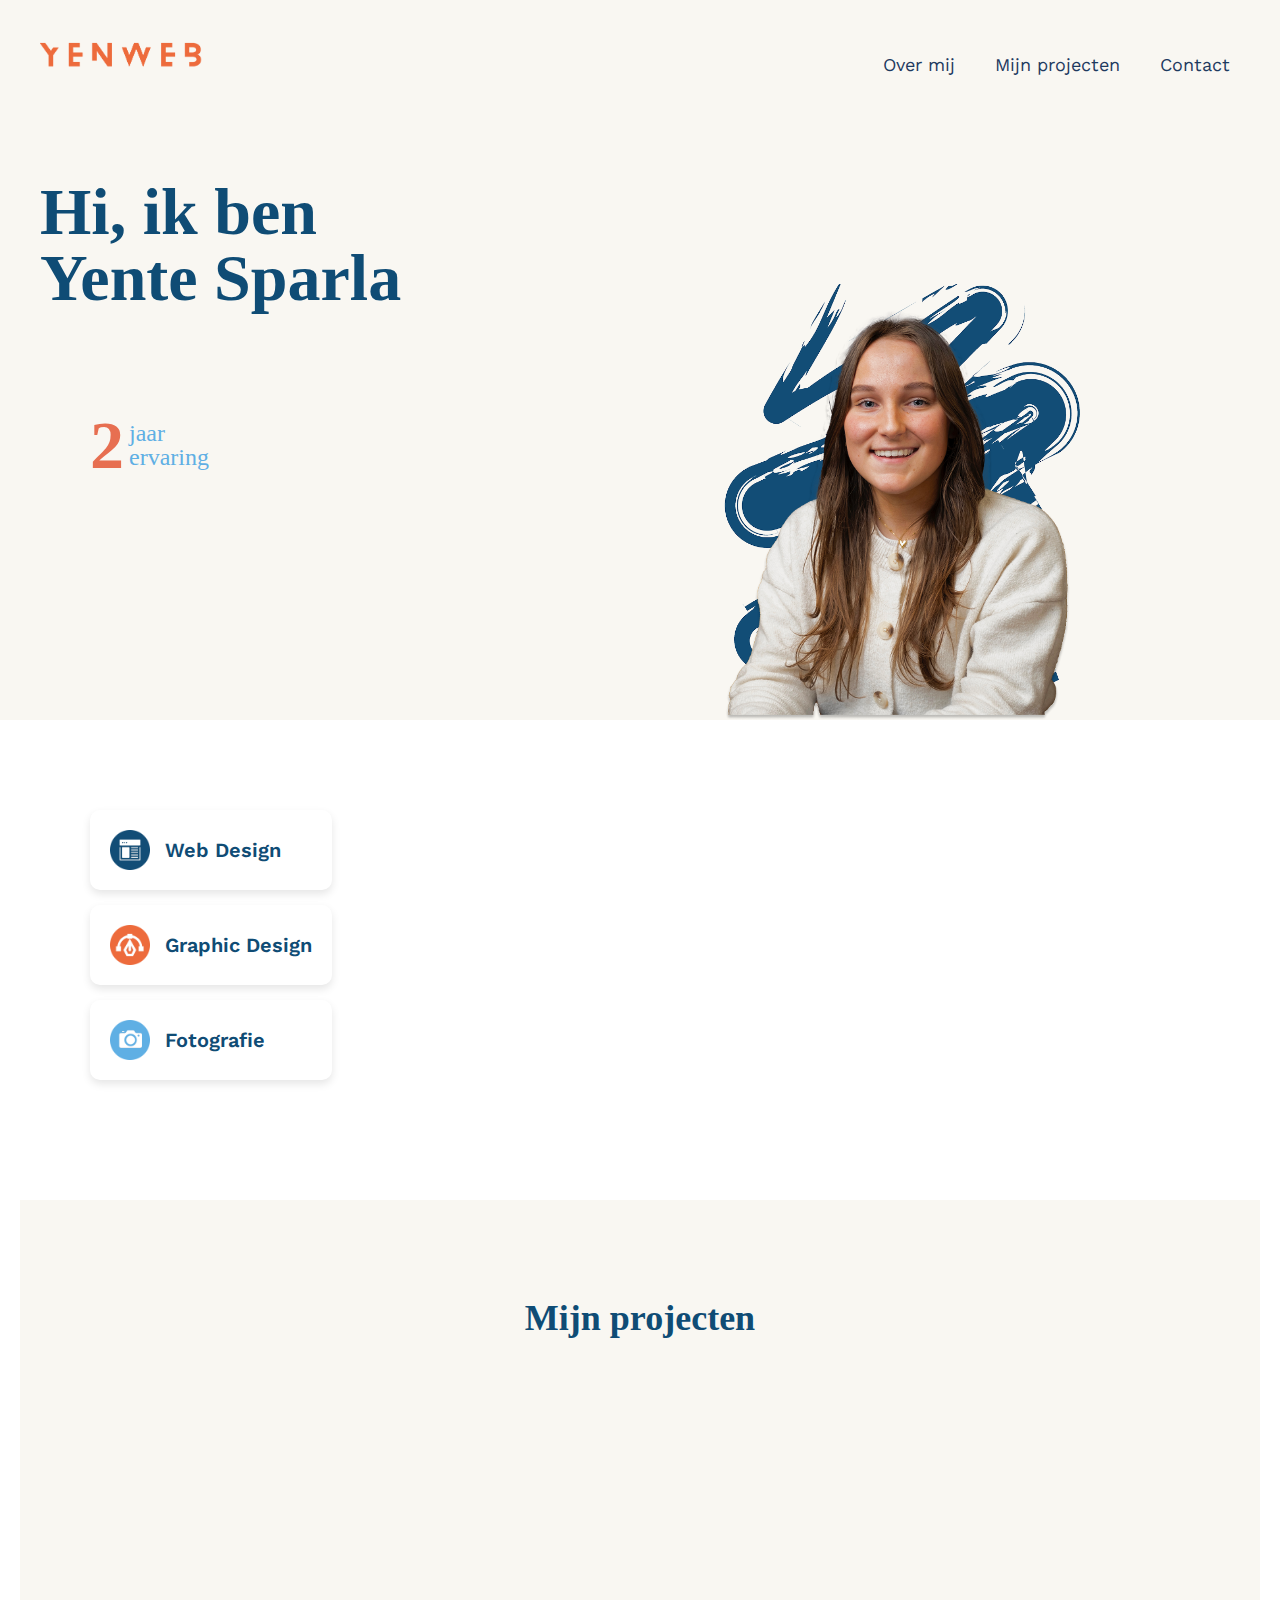
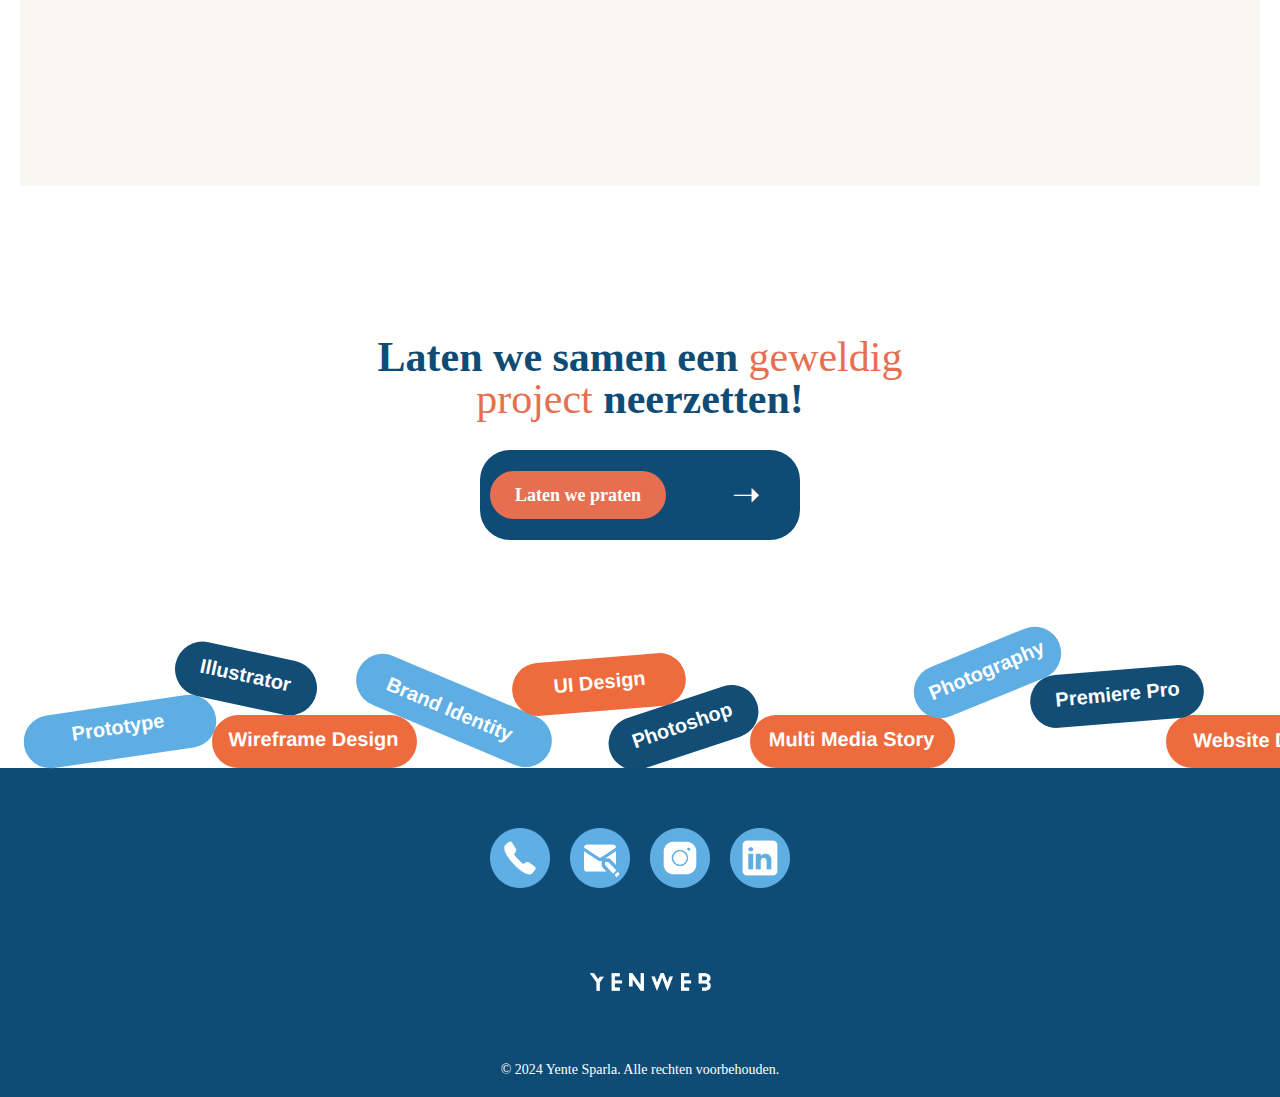
==== commit a2d09bd5: "Add files via upload" ====
--- a/index.html
+++ b/index.html
@@ -13,7 +13,10 @@
 <body>
     <header>
         <div class="container">
-            <nav>
+            <a href="index.html">
+                <img id="logo" src="assets/logo.png" alt="Logo">
+            </a>
+            <nav id="nav-menu">
                 <a href="index.html#over-mij">Over mij</a>
                 <div class="dropdown">
                     <a href="index.html#mijn-projecten">Mijn projecten</a>
@@ -25,11 +28,13 @@
                 </div>
                 <a href="index.html#contact">Contact</a>
             </nav>
-            <a href="index.html">
-                <img id="logo" src="assets/logo.png" alt="Logo">
-            </a>
+            <div class="hamburger" id="hamburger">
+                <span></span>
+                <span></span>
+                <span></span>
+            </div>
         </div>
-
+       
         <div class="header-content container">
             <div class="header-text">
                 <h1>Hi, ik ben<br> Yente Sparla</h1>
--- a/css/style.css
+++ b/css/style.css
@@ -12,7 +12,8 @@
     background-color: #F9F7F2;
     color: #0F4C75;
     height: 80vh;
-    position: relative; /* Zorg ervoor dat de header de referentie is voor absolute positionering */
+    position: relative;
+    /* Zorg ervoor dat de header de referentie is voor absolute positionering */
 
 }
 
@@ -139,7 +140,8 @@
     position: absolute;
     bottom: 0;
     left: 75%;
-    transform: translateX(-50%); /* Centreer de afbeelding horizontaal */
+    transform: translateX(-50%);
+    /* Centreer de afbeelding horizontaal */
     display: flex;
     flex-direction: column;
     align-items: center;
@@ -754,21 +756,24 @@
     margin: 0 auto;
     padding: 20px;
 }
+
 .image-container {
     margin-top: -200px;
     margin-left: -20px;
     width: 100vw;
-    padding: 0; 
-    box-sizing: border-box; 
-    text-align: center; 
+    padding: 0;
+    box-sizing: border-box;
+    text-align: center;
     position: relative;
     display: inline-block;
 }
+
 .image-container img {
     display: block;
     max-width: 100%;
     height: auto;
-    transition: filter 0.3s ease; /* Voeg een overgang toe voor de blur */
+    transition: filter 0.3s ease;
+    /* Voeg een overgang toe voor de blur */
 }
 
 .image-container {
@@ -780,7 +785,8 @@
     display: block;
     max-width: 100%;
     height: auto;
-    transition: filter 0.3s ease; /* Voeg een overgang toe voor de blur */
+    transition: filter 0.3s ease;
+    /* Voeg een overgang toe voor de blur */
 }
 
 .overlay-image {
@@ -788,30 +794,44 @@
     top: 50%;
     left: 50%;
     transform: translate(-50%, -50%);
-    width: 250px; /* Pas de grootte van de overlay-afbeelding aan naar wens */
+    width: 250px;
+    /* Pas de grootte van de overlay-afbeelding aan naar wens */
     height: auto;
-    pointer-events: auto; /* Maak de overlay-afbeelding klikbaar */
+    pointer-events: auto;
+    /* Maak de overlay-afbeelding klikbaar */
     border-radius: 180px;
-    animation: pulse 2s infinite; /* Voeg een pulse animatie toe */
-    cursor: pointer; /* Verander de cursor naar een pointer */
+    animation: pulse 2s infinite;
+    /* Voeg een pulse animatie toe */
+    cursor: pointer;
+    /* Verander de cursor naar een pointer */
+}
+
+.img {
+    width: 100%;
+    height: 100%;
 }
 
 @keyframes pulse {
     0% {
         transform: translate(-50%, -50%) scale(1);
     }
+
     50% {
         transform: translate(-50%, -50%) scale(1.1);
     }
+
     100% {
         transform: translate(-50%, -50%) scale(1);
     }
 }
 
 .overlay-image:hover {
-    animation: none; /* Stop de pulse animatie bij hover */
-    transform: translate(-50%, -50%) scale(1.2); /* Vergroot de afbeelding bij hover */
-    transition: transform 0.3s ease; /* Voeg een overgang toe voor de vergroting */
+    animation: none;
+    /* Stop de pulse animatie bij hover */
+    transform: translate(-50%, -50%) scale(1.2);
+    /* Vergroot de afbeelding bij hover */
+    transition: transform 0.3s ease;
+    /* Voeg een overgang toe voor de vergroting */
 }
 
 /* The Modal */
@@ -833,17 +853,20 @@
     text-align: center;
 }
 
-.banner{
+.banner {
     width: 100%;
 }
-.padding{
+
+.padding {
     padding: 50px;
 }
-.lijn{
+
+.lijn {
     border-bottom: 2px solid #D5D3CF;
     margin: 40px auto;
     width: 90%;
 }
+
 .modal-content {
     margin: 0 auto;
     display: block;
@@ -852,14 +875,20 @@
 }
 
 /* Add Animation */
-.modal-content, #caption { 
+.modal-content,
+#caption {
     animation-name: zoom;
     animation-duration: 0.6s;
 }
 
 @keyframes zoom {
-    from {transform: scale(0)} 
-    to {transform: scale(1)}
+    from {
+        transform: scale(0)
+    }
+
+    to {
+        transform: scale(1)
+    }
 }
 
 
@@ -882,6 +911,7 @@
     color: #ff7f50;
     font-weight: bold;
 }
+
 .InfoSchoolproject {
     display: flex;
     justify-content: space-between;
@@ -891,7 +921,8 @@
     font-weight: bold;
     color: #2c3e50;
 }
-.InfoSchoolprojectTekst{
+
+.InfoSchoolprojectTekst {
     font-size: 30px;
     color: #0F4C75;
 }
@@ -901,16 +932,20 @@
     gap: 10px;
     justify-content: center;
     margin-top: 20px;
-    margin-left: auto; /* Voeg deze regel toe om de container te centreren */
-    margin-right: auto; /* Voeg deze regel toe om de container te centreren */
-    max-width: 100%; /* Zorg ervoor dat de container niet breder is dan de viewport */
+    margin-left: auto;
+    /* Voeg deze regel toe om de container te centreren */
+    margin-right: auto;
+    /* Voeg deze regel toe om de container te centreren */
+    max-width: 100%;
+    /* Zorg ervoor dat de container niet breder is dan de viewport */
 }
 
 .Mockups img {
     width: 45%;
     border-radius: 10px;
 }
-.TitelModal{
+
+.TitelModal {
     font-family: "Recoleta-Bold", Helvetica;
     font-weight: 700;
     color: #124d76;
@@ -918,7 +953,8 @@
     text-align: left;
     margin-bottom: 15px;
 }
-.tekstModal{
+
+.tekstModal {
     font-family: "Work Sans", Helvetica;
     font-weight: 350;
     color: #124D76;
@@ -926,36 +962,45 @@
     text-align: left;
     line-height: normal;
 }
+
 .highlight {
     color: #ED6B3C;
     font-weight: bold;
     font-size: 18px;
 }
-.tekstModal2{
+
+.tekstModal2 {
     margin-top: 10px;
 }
+
 .link {
     color: #ED6B3C;
     font-weight: bold;
     font-size: 18px;
     text-decoration: none;
-    transition: color 0.3s ease, transform 0.3s ease; /* Voeg een overgang toe voor de kleur en transformatie */
+    transition: color 0.3s ease, transform 0.3s ease;
+    /* Voeg een overgang toe voor de kleur en transformatie */
 }
 
 .link:hover {
-    color: #FF4500; /* Verander de kleur bij hover */
-    transform: scale(1.1); /* Vergroot de link iets bij hover */
-}
+    color: #FF4500;
+    /* Verander de kleur bij hover */
+    transform: scale(1.1);
+    /* Vergroot de link iets bij hover */
+}
+
 .close {
     position: absolute;
     top: 35px;
     right: 35px;
     width: 40px;
     height: 40px;
-    background-image: url('assets/closeIcon.png'); /* Voeg de achtergrondafbeelding toe */
+    background-image: url('assets/closeIcon.png');
+    /* Voeg de achtergrondafbeelding toe */
     background-size: cover;
     background-position: center;
-    border-radius: 50%; /* Maak de sluitknop een cirkel */
+    border-radius: 50%;
+    /* Maak de sluitknop een cirkel */
     display: flex;
     justify-content: center;
     align-items: center;
@@ -963,48 +1008,66 @@
 }
 
 .close-icon {
-    width: 70px; /* Pas de grootte van het kruis aan naar wens */
+    width: 70px;
+    /* Pas de grootte van het kruis aan naar wens */
     height: 70px;
-    pointer-events: none; /* Zorg ervoor dat de klikbare acties niet worden geblokkeerd */
-}
+    pointer-events: none;
+    /* Zorg ervoor dat de klikbare acties niet worden geblokkeerd */
+}
+
 .close:hover {
-    transform: scale(1.1); /* Vergroot de sluitknop bij hover */
-}
+    transform: scale(1.1);
+    /* Vergroot de sluitknop bij hover */
+}
+
 .slider-container {
     width: 100%;
     overflow: hidden;
     position: relative;
-    max-width: 100%; /* Pas aan naar wens */
+    max-width: 100%;
+    /* Pas aan naar wens */
 }
 
 .slider-track {
     display: flex;
-    width: max-content; /* Aantal afbeeldingen */
+    width: max-content;
+    /* Aantal afbeeldingen */
     animation: slideAnimation 30s linear infinite;
     gap: 20px;
-    animation-play-state: running !important; /* Zorgt ervoor dat hij niet stopt */
+    animation-play-state: running !important;
+    /* Zorgt ervoor dat hij niet stopt */
 
 }
 
 .slideshow-image {
     width: 90%;
-    max-width: 800px; /* Pas aan naar wens */
+    max-width: 800px;
+    /* Pas aan naar wens */
     height: auto;
     flex-shrink: 0;
 }
+
 .slideshow-image1 {
     max-width: 350px;
-    height: 350px; 
+    height: 350px;
     flex-shrink: 0;
-    object-fit: cover; 
-}
+    object-fit: cover;
+}
+
 /* Animatie voor het automatisch schuiven */
 @keyframes slideAnimation {
-    0% { transform: translateX(0); }
-    100% { transform: translateX(-50%); } /* Halve breedte verplaatsen, zodat er altijd content is */
-}
-
-#gifCoodle{
+    0% {
+        transform: translateX(0);
+    }
+
+    100% {
+        transform: translateX(-50%);
+    }
+
+    /* Halve breedte verplaatsen, zodat er altijd content is */
+}
+
+#gifCoodle {
     width: 20%;
     height: 20%;
     margin-top: 150px;
@@ -1035,29 +1098,34 @@
 }
 
 /* Fotografie */
-.tekstFotografie{
-font-family: "Work Sans";
-font-size: 16px;
-font-style: normal;
-font-weight: 400;
-line-height: normal;
-}
-.headerFotografie{
+.tekstFotografie {
+    font-family: "Work Sans";
+    font-size: 16px;
+    font-style: normal;
+    font-weight: 400;
+    line-height: normal;
+}
+
+.headerFotografie {
     background-color: #F9F7F2;
     color: #0F4C75;
     height: 50vh;
 }
-.mainFotografie{
-width: 85%;
-margin: 0 auto;
-}
-.tekstFotografie2{
+
+.mainFotografie {
+    width: 85%;
+    margin: 0 auto;
+}
+
+.tekstFotografie2 {
     margin-top: 10px;
 }
+
 .slider-container2 {
-  margin-top: 50px;
-}
-.footer2{
+    margin-top: 50px;
+}
+
+.footer2 {
     background-color: #F9F7F2;
 }
 
@@ -1069,19 +1137,24 @@
     left: 0;
     width: 100%;
     height: 100%;
-    background: rgba(0, 0, 0, 0.3); /* Donkere overlay */
-    backdrop-filter: blur(10px); /* Voeg blur toe */
+    background: rgba(0, 0, 0, 0.3);
+    /* Donkere overlay */
+    backdrop-filter: blur(10px);
+    /* Voeg blur toe */
     z-index: 1;
-    
+
 }
 
 /* Zorg ervoor dat de modal voor de blur komt */
 .modal {
     position: fixed;
-    z-index: 2; /* Hoger dan de blur overlay */
-}
+    z-index: 2;
+    /* Hoger dan de blur overlay */
+}
+
 body.modal-open {
-    overflow: hidden; /* Voorkomt scrollen op de achtergrond */
+    overflow: hidden;
+    /* Voorkomt scrollen op de achtergrond */
 }
 
 
@@ -1146,9 +1219,11 @@
     padding: 5px 0;
     position: absolute;
     z-index: 1;
-    bottom: 125%; /* Plaats de tooltip boven het element */
+    bottom: 125%;
+    /* Plaats de tooltip boven het element */
     left: 50%;
-    margin-left: -80px; /* Gebruik negatieve marge om de tooltip te centreren */
+    margin-left: -80px;
+    /* Gebruik negatieve marge om de tooltip te centreren */
     opacity: 0;
     transition: opacity 0.3s;
 }
@@ -1156,7 +1231,8 @@
 .tooltip .tooltiptext::after {
     content: "";
     position: absolute;
-    top: 100%; /* Plaats de pijl onder de tooltip */
+    top: 100%;
+    /* Plaats de pijl onder de tooltip */
     left: 50%;
     margin-left: -5px;
     border-width: 5px;
@@ -1168,6 +1244,200 @@
     visibility: visible;
     opacity: 1;
 }
-.color{
+
+.color {
     color: #124D76;
+}
+
+
+/* Responsive Home pagina */
+
+
+/* Stijl voor het hamburgermenu */
+.hamburger {
+    display: none;
+    flex-direction: column;
+    cursor: pointer;
+    z-index: 2;
+    /* Zorg ervoor dat het hamburgermenu boven de navigatie staat */
+
+}
+
+.hamburger span {
+    height: 3px;
+    width: 25px;
+    background: #0F4C75;
+    margin-bottom: 4px;
+    border-radius: 5px;
+    transition: all 0.3s ease;
+
+}
+
+/* Stijl voor het kruisje */
+.hamburger.active span:nth-child(1) {
+    transform: rotate(45deg) translate(5px, 5px);
+}
+
+.hamburger.active span:nth-child(2) {
+    opacity: 0;
+}
+
+.hamburger.active span:nth-child(3) {
+    transform: rotate(-45deg) translate(5px, -5px);
+}
+
+
+@media (max-width: 900px) {
+    .about-text {
+        text-align: center;
+        margin-top: 20px;
+    }
+
+    #titel-aboutme {
+        font-size: 28px;
+    }
+
+    .aboutme-style {
+        font-size: 16px;
+    }
+
+    .projects {
+        flex-direction: column;
+        align-items: center;
+    }
+
+    .project-card {
+        width: 100%;
+        margin: 10px 0;
+    }
+}
+
+/* Responsive stijl voor mobiele apparaten */
+@media (max-width: 768px) {
+    nav {
+        display: none;
+        flex-direction: column;
+        background: #F9F7F2;
+        position: absolute;
+        top: 60px;
+        right: 20px;
+        width: 200px;
+        border-radius: 10px;
+        box-shadow: 0 4px 8px rgba(0, 0, 0, 0.1);
+    }
+
+    nav.active {
+        display: flex;
+    }
+
+    .hamburger {
+        display: flex;
+        margin-top: -40px;
+
+    }
+
+    .header-text h1 {
+        font-size: 44px;
+        margin-top: -30px;
+    }
+
+    .header-text .experience {
+        font-size: 20px;
+        /* Verklein de grootte van de tekst */
+    }
+
+    .header-text .number {
+        font-size: 50px;
+        /* Verklein de grootte van het nummer */
+    }
+
+    .header-text .text {
+        font-size: 20px;
+        /* Verklein de grootte van de tekst */
+    }
+
+    .profile-image .abstract-bg {
+        width: 230px;
+        height: 270px;
+    }
+
+    .header {
+        overflow: hidden;
+    }
+
+    .profile-image img {
+        width: 250px;
+    }
+
+    .about-section {
+        flex-direction: column;
+        align-items: center;
+    }
+
+    .skills1 {
+        flex-direction: column;
+        align-items: center;
+    }
+
+    .skill-card {
+        width: 100%;
+        margin-bottom: 20px;
+    }
+
+    .about-text {
+        text-align: center;
+        margin-top: 20px;
+    }
+
+    #titel-aboutme {
+        font-size: 28px;
+    }
+
+    .aboutme-style {
+        font-size: 16px;
+    }
+
+    .projects {
+        flex-direction: column;
+        align-items: center;
+    }
+
+    .project-card {
+        width: 100%;
+        margin: 10px 0;
+        font-size: 34px;
+    }
+
+    .skills {
+        display: none;
+    }
+/* Responsive stijl Graphic Design */
+.image-container {
+    width: 100%; /* Zorg ervoor dat de container de volledige breedte inneemt op kleinere schermen */
+    margin: -2px auto; /* Centreer de container */
+}
+.titelProjecten{
+    font-size: 34px;
+}
+.headerGraphicD{
+    height: 270px;
+}
+.overlay-image{
+    width: 150px;
+    height: 150px;
+}
+.close-icon{
+    width: 40px;
+    height: 40px;
+ 
+}
+.InfoSchoolprojectTekst{
+    font-size: 20px;
+}
+.headerFotografie{
+    height: 40vh;
+}
+.TitelModal{
+    font-size: 30px;
+}
 }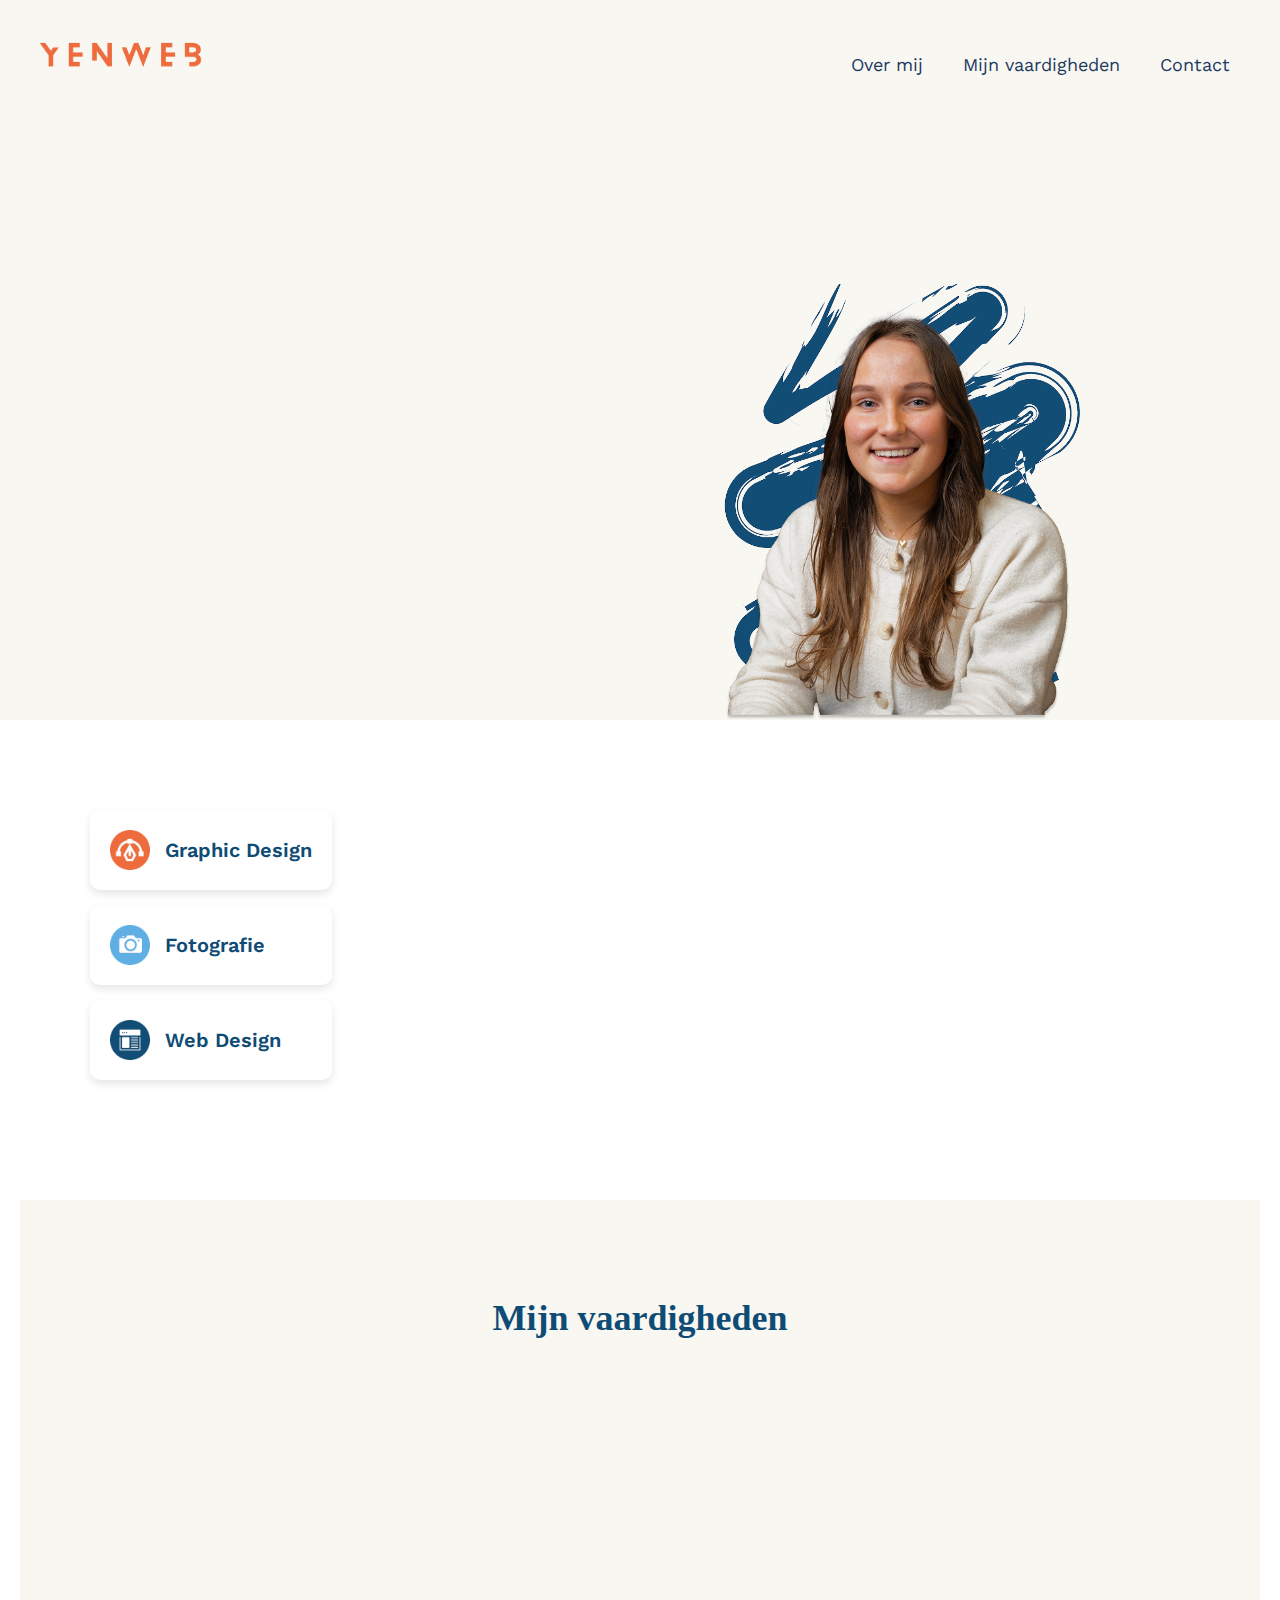
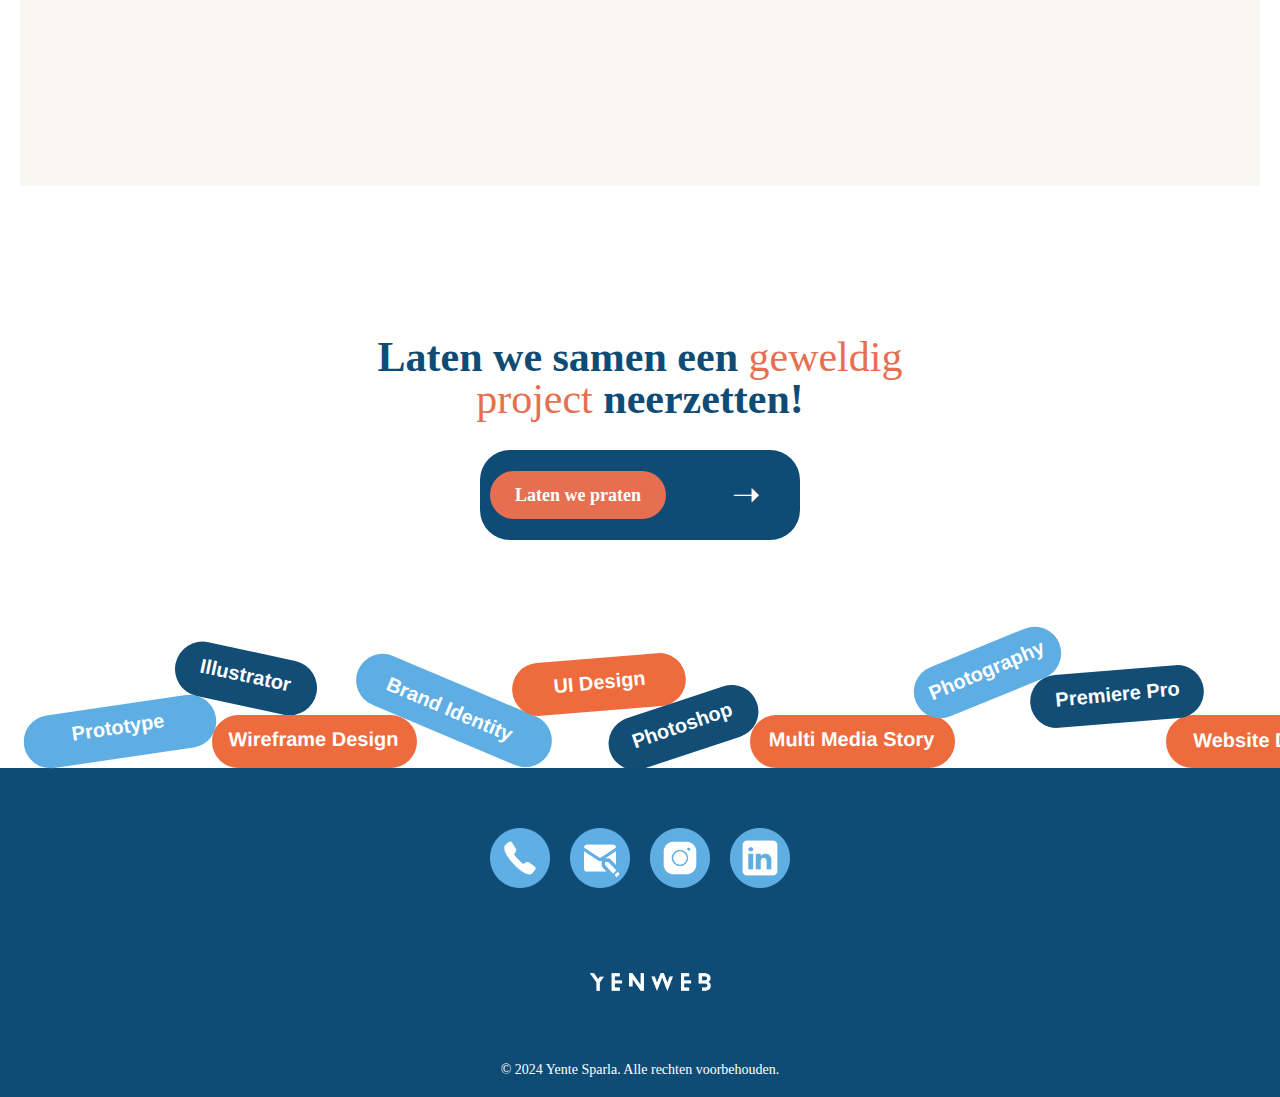
==== commit 25f47cbb: "Add files via upload" ====
--- a/index.html
+++ b/index.html
@@ -19,7 +19,7 @@
             <nav id="nav-menu">
                 <a href="index.html#over-mij">Over mij</a>
                 <div class="dropdown">
-                    <a href="index.html#mijn-projecten">Mijn projecten</a>
+                    <a href="index.html#mijn-projecten">Mijn vaardigheden</a>
                     <div class="dropdown-content">
                         <a href="graphic-design.html">Graphic Design</a>
                         <a href="fotografie.html">Fotografie</a>
@@ -53,10 +53,7 @@
     <main>
         <div id="over-mij" class="about-section">
             <div class="skills1">
-                <div class="skill-card">
-                    <img src="assets/webdesign.png" alt="Web Design">
-                    <span>Web Design</span>
-                </div>
+              
                 <div class="skill-card">
                     <img src="assets/graphicdesign.png" alt="Graphic Design">
                     <span>Graphic Design</span>
@@ -64,6 +61,10 @@
                 <div class="skill-card">
                     <img src="assets/fotografie.png" alt="Fotografie">
                     <span>Fotografie</span>
+                </div>
+                <div class="skill-card">
+                    <img src="assets/webdesign.png" alt="Web Design">
+                    <span>Web Design</span>
                 </div>
             </div>
             <div class="about-text">
@@ -76,7 +77,7 @@
             </div>
         </div>
         <div id="mijn-projecten" class="project-section">
-            <h2>Mijn projecten</h2>
+            <h2>Mijn vaardigheden</h2>
             <div class="projects">
                 <a href="graphic-design.html" class="project-card graphic-design">Graphic Design</a>
                 <a href="fotografie.html" class="project-card fotografie">Fotografie</a>
--- a/css/style.css
+++ b/css/style.css
@@ -106,6 +106,74 @@
     font-size: 66px;
     margin: 0;
 }
+/* Animatie voor het binnenvliegen van de tekst */
+@keyframes flyIn {
+    0% {
+        transform: translateY(-100%); /* Start boven beeld */
+        opacity: 0;
+    }
+    100% {
+        transform: translateY(0); /* Komt naar zijn normale positie */
+        opacity: 1;
+    }
+}
+
+/* Animatie voor fade-in effect */
+@keyframes fadeIn {
+    0% {
+        opacity: 0;
+    }
+    100% {
+        opacity: 1;
+    }
+}
+
+/* Animatie voor de ervaring */
+.experience {
+    font-size: 24px;
+    color: #333;
+    display: flex;
+    align-items: center;
+    opacity: 0;
+    animation: flyIn 1s ease-out forwards;
+    animation-delay: 1.5s; /* Start na 1,5 seconden */
+}
+
+.number {
+    font-size: 30px;
+    font-weight: bold;
+    margin-right: 5px;
+}
+
+.text {
+    font-size: 18px;
+}
+
+/* Specifieke animatie voor "Hi, ik ben Yente Sparla" (header) */
+h1 {
+    animation: flyInFromTop 1s ease-out forwards;
+    animation-delay: 0.5s; /* Start na 0.5 seconden */
+    opacity: 0; /* Begin onzichtbaar */
+}
+
+/* Specifieke animatie voor "2 jaar ervaring" */
+.experience {
+    animation: flyInFromTop 1s ease-out forwards;
+    animation-delay: 1.3s; /* Start na 1 seconde */
+}
+
+/* Animatie voor tekst die van boven naar beneden komt */
+@keyframes flyInFromTop {
+    0% {
+        transform: translateY(-100%); /* Start boven het scherm */
+        opacity: 0;
+    }
+    100% {
+        transform: translateY(0); /* Komt naar zijn normale positie */
+        opacity: 1;
+    }
+}
+
 
 .experience {
     font-size: 24px;
@@ -758,14 +826,23 @@
 }
 
 .image-container {
-    margin-top: -200px;
-    margin-left: -20px;
     width: 100vw;
     padding: 0;
     box-sizing: border-box;
     text-align: center;
     position: relative;
     display: inline-block;
+    position: relative;
+    display: inline-block;
+    position: relative;
+    width: 100%; /* Zorgt ervoor dat de container de volledige breedte in beslag neemt */
+    height: auto; /* Laat de hoogte automatisch aanpassen aan de inhoud */
+    margin: -2px;
+    overflow: hidden;
+    margin-left: -3px;
+}
+.image-container2{
+    margin-top: -200px;
 }
 
 .image-container img {
@@ -776,35 +853,15 @@
     /* Voeg een overgang toe voor de blur */
 }
 
-.image-container {
-    position: relative;
-    display: inline-block;
-}
+
 
 .clickable-image {
     display: block;
     max-width: 100%;
     height: auto;
     transition: filter 0.3s ease;
-    /* Voeg een overgang toe voor de blur */
-}
-
-.overlay-image {
-    position: absolute;
-    top: 50%;
-    left: 50%;
-    transform: translate(-50%, -50%);
-    width: 250px;
-    /* Pas de grootte van de overlay-afbeelding aan naar wens */
-    height: auto;
-    pointer-events: auto;
-    /* Maak de overlay-afbeelding klikbaar */
-    border-radius: 180px;
-    animation: pulse 2s infinite;
-    /* Voeg een pulse animatie toe */
-    cursor: pointer;
-    /* Verander de cursor naar een pointer */
-}
+}
+
 
 .img {
     width: 100%;
@@ -825,14 +882,7 @@
     }
 }
 
-.overlay-image:hover {
-    animation: none;
-    /* Stop de pulse animatie bij hover */
-    transform: translate(-50%, -50%) scale(1.2);
-    /* Vergroot de afbeelding bij hover */
-    transition: transform 0.3s ease;
-    /* Voeg een overgang toe voor de vergroting */
-}
+
 
 /* The Modal */
 .modal {
@@ -893,13 +943,8 @@
 
 
 
-.close {
-    position: absolute;
-    top: 10px;
-    right: 20px;
-    font-size: 30px;
-    cursor: pointer;
-}
+
+
 
 .mockup {
     width: 100%;
@@ -933,11 +978,8 @@
     justify-content: center;
     margin-top: 20px;
     margin-left: auto;
-    /* Voeg deze regel toe om de container te centreren */
     margin-right: auto;
-    /* Voeg deze regel toe om de container te centreren */
     max-width: 100%;
-    /* Zorg ervoor dat de container niet breder is dan de viewport */
 }
 
 .Mockups img {
@@ -973,52 +1015,65 @@
     margin-top: 10px;
 }
 
-.link {
-    color: #ED6B3C;
+.link1 {
+    color: white; /* Witte tekst voor contrast */
     font-weight: bold;
     font-size: 18px;
     text-decoration: none;
-    transition: color 0.3s ease, transform 0.3s ease;
-    /* Voeg een overgang toe voor de kleur en transformatie */
-}
-
-.link:hover {
-    color: #FF4500;
-    /* Verander de kleur bij hover */
-    transform: scale(1.1);
-    /* Vergroot de link iets bij hover */
-}
-
-.close {
-    position: absolute;
-    top: 35px;
-    right: 35px;
-    width: 40px;
-    height: 40px;
+    cursor: pointer; /* Cursor altijd op pointer */
+    padding: 8px 14px;
+    border-radius: 8px;
+    background: linear-gradient(135deg, #ED6B3C, #FF4500);
+    box-shadow: 0 4px 10px rgba(237, 107, 60, 0.4);
+    transition: transform 0.2s ease, box-shadow 0.3s ease;
+    display: inline-block;
+    animation: pulse 1.5s infinite alternate ease-in-out;
+    animation: none !important;
+
+}
+
+
+.link1:hover {
+    transform: scale(1.05);
+    box-shadow: 0 6px 15px rgba(237, 107, 60, 0.6);
+}
+.clickable-image {
+    box-shadow: none !important;
+}
+
+@keyframes linkGlowEffect {
+    0% {
+        box-shadow: 0 4px 10px rgba(237, 107, 60, 0.4);
+    }
+    100% {
+        box-shadow: 0 6px 20px rgba(237, 107, 60, 0.8);
+    }
+}
+
+
+
+.close-icon {
+    position: absolute; /* Button blijft in de modal, maar is absoluut gepositioneerd ten opzichte van de modal */
+    top: 20px; /* Van bovenaf 20px */
+    right: 20px; /* Van rechts 20px */
+    width: 70px; 
+    height: 70px; 
     background-image: url('assets/closeIcon.png');
-    /* Voeg de achtergrondafbeelding toe */
-    background-size: cover;
+    background-size: cover; /* Zorg ervoor dat het plaatje goed schaling heeft */
     background-position: center;
-    border-radius: 50%;
-    /* Maak de sluitknop een cirkel */
-    display: flex;
-    justify-content: center;
-    align-items: center;
+    border-radius: 50%; /* Maak de button rond */
     cursor: pointer;
-}
-
-.close-icon {
-    width: 70px;
-    /* Pas de grootte van het kruis aan naar wens */
-    height: 70px;
-    pointer-events: none;
-    /* Zorg ervoor dat de klikbare acties niet worden geblokkeerd */
-}
-
-.close:hover {
-    transform: scale(1.1);
-    /* Vergroot de sluitknop bij hover */
-}
+    z-index: 1001; /* Zorg ervoor dat de button altijd boven andere elementen komt */
+    transition: transform 0.2s ease; /* Vloeiende overgang voor hover */
+}
+
+.close-icon:hover {
+    transform: scale(1.1); /* Vergroot de knop iets bij hover */
+}
+
+
+
+
 
 .slider-container {
     width: 100%;
@@ -1137,19 +1192,9 @@
     left: 0;
     width: 100%;
     height: 100%;
-    background: rgba(0, 0, 0, 0.3);
-    /* Donkere overlay */
-    backdrop-filter: blur(10px);
-    /* Voeg blur toe */
-    z-index: 1;
-
-}
-
-/* Zorg ervoor dat de modal voor de blur komt */
-.modal {
-    position: fixed;
-    z-index: 2;
-    /* Hoger dan de blur overlay */
+    background: rgba(0, 0, 0, 0.3); /* Donkere overlay */
+    filter: blur(10px); /* Fallback voor browsers zonder backdrop-filter */
+    z-index: 999;
 }
 
 body.modal-open {
@@ -1220,7 +1265,6 @@
     position: absolute;
     z-index: 1;
     bottom: 125%;
-    /* Plaats de tooltip boven het element */
     left: 50%;
     margin-left: -80px;
     /* Gebruik negatieve marge om de tooltip te centreren */
@@ -1310,6 +1354,7 @@
         width: 100%;
         margin: 10px 0;
     }
+    
 }
 
 /* Responsive stijl voor mobiele apparaten */
@@ -1343,12 +1388,12 @@
 
     .header-text .experience {
         font-size: 20px;
-        /* Verklein de grootte van de tekst */
+        margin-left: -3px;
     }
 
     .header-text .number {
         font-size: 50px;
-        /* Verklein de grootte van het nummer */
+        margin-left: -3px;
     }
 
     .header-text .text {
@@ -1411,33 +1456,216 @@
     .skills {
         display: none;
     }
-/* Responsive stijl Graphic Design */
-.image-container {
-    width: 100%; /* Zorg ervoor dat de container de volledige breedte inneemt op kleinere schermen */
-    margin: -2px auto; /* Centreer de container */
-}
-.titelProjecten{
-    font-size: 34px;
-}
-.headerGraphicD{
-    height: 270px;
-}
-.overlay-image{
-    width: 150px;
-    height: 150px;
-}
-.close-icon{
-    width: 40px;
-    height: 40px;
+
+    /* Responsive stijl Graphic Design */
+    .image-container {
+        width: 100%;
+        /* Zorg ervoor dat de container de volledige breedte inneemt op kleinere schermen */
+        margin: -2px auto;
+        /* Centreer de container */
+    }
+
+    .titelProjecten {
+        font-size: 34px;
+    }
+
+    .headerGraphicD {
+        height: 270px;
+    }
+
+    .overlay-image {
+        width: 150px;
+        height: 150px;
+    }
+
+    .close-icon {
+        width: 40px;
+        height: 40px;
+
+    }
+
+    .InfoSchoolprojectTekst {
+        font-size: 20px;
+    }
+
+    .headerFotografie {
+        height: 40vh;
+    }
+
+    .TitelModal {
+        font-size: 30px;
+    }
+    .project-overlay h3.titelProjectOverlay {
+        font-size: 18px;
+    }
+    .category-tags .category-tag {
+        font-size: 5px; /* Pas de gewenste grootte toe */
+    }
+   
+    .project-button {
+        padding: 5px 15px; /* Maak de knop kleiner */
+    }
+    .project-button span.bekijkProject {
+        font-size: 10px ;
+    }
+
+    .project-button .arrow-icon {
+        width: 16px; /* Maak de pijl nog kleiner */
+    }
  
 }
-.InfoSchoolprojectTekst{
+
+
+.img {
+    display: block;
+    width: 100%; /* Zorg ervoor dat de afbeelding de container vult */
+    height: auto; /* Behoud de oorspronkelijke hoogte-breedteverhouding */
+    object-fit: cover; /* Zorg ervoor dat de afbeelding niet vervormt */
+}
+
+.overlay-image {
+    position: absolute;
+    top: 50%;
+    left: 50%;
+    transform: translate(-50%, -50%);
+    width: 80px;
+    height: 80px;
+    border-radius: 50%;
+    pointer-events: none;
+}
+
+.project-overlay {
+    position: absolute;
+    top: 0;
+    right: -50%;
+    width: 50%; 
+    height: 100%; 
+    background-color: #00000045;
+    backdrop-filter: blur(10px);    color: #fff;
+    display: flex;
+    flex-direction: column;
+    justify-content: center;
+    align-items: center;
+    text-align: center;
+    padding: 20px;
+    transition: right 0.8s ease; 
+}
+
+.project-overlay h3 {
     font-size: 20px;
-}
-.headerFotografie{
-    height: 40vh;
-}
-.TitelModal{
-    font-size: 30px;
-}
-}+    margin-bottom: 10px;
+}
+
+.image-container:hover .project-overlay {
+    right: 0; /* Schuif naar binnen bij hover */
+}
+.category-tags {
+    display: flex;
+    flex-wrap: wrap; /* Zorg ervoor dat de tags naar een nieuwe regel gaan als er geen ruimte is */
+    gap: 10px; /* Ruimte tussen de tags */
+    margin-top: 10px;
+    margin-bottom: 20px;
+    justify-content: center; /* Centreer de tags */
+}
+
+.category-tag {
+    display: inline-block;
+    padding: 5px 10px;
+    font-size: 14px;
+    font-weight: bold;
+    color: #fff;
+    border: 1px solid rgba(200, 200, 200, 0.5); /* Lichte, subtiele rand */
+    box-shadow: 0 2px 4px rgba(0, 0, 0, 0.1); /* Voeg een zachte schaduw toe */
+    border-radius: 8px; /* Maak de hoeken afgerond voor een moderne uitstraling */    border-radius: 8px; /* Afgeronde hoeken */
+    text-align: center;
+    white-space: nowrap; /* Zorg ervoor dat de tekst niet afbreekt */
+}
+h3.titelProjectOverlay{
+    font-size: 65px; 
+    font-weight: 700;
+}
+
+.project-button {
+    display: inline-flex;
+    align-items: center;
+    background-color: #ED6B3C;
+    color: white;
+    font-size: 16px;
+    font-weight: bold;
+    text-decoration: none;
+    border-radius: 50px;
+    padding: 10px 35px;
+    cursor: pointer;
+    position: relative;
+    overflow: hidden;
+}
+
+.project-button::before {
+    content: "";
+    position: absolute;
+    top: 50%;
+    right: -1px;
+    width: 43px;
+    height: 43px;
+    background-color: white;
+    border-radius: 50%;
+    transition: width 0.3s ease-out, height 0.3s ease-out, right 0.3s ease-out;
+    transform: translateY(-50%);
+}
+
+.project-button:hover::before {
+    width: 120%;
+    height: 300%;
+    right: -10%;
+    border-radius: 50px;
+}
+
+.project-button span {
+    position: relative;
+    z-index: 2;
+    transition: color 0.3s;
+}
+
+.arrow-icon {
+    position: absolute;
+    width: 24px;
+    height: 24px;
+    display: flex;
+    align-items: center;
+    justify-content: center;
+    position: relative;
+    z-index: 3;
+    right: -25px; /* Plaats de pijl tegen de rechterkant */
+    top: 50%;
+    transform: translateY(-50%);
+}
+
+.arrow-icon::after {
+    font-size: 24px;
+    font-weight: 700;
+    margin-left: 20px;
+    color: black;
+    transition: color 0.3s;
+}
+
+.project-button span:hover {
+    color: black;
+}
+body.modal-open {
+    backdrop-filter: blur(5px); /* Voeg een blur toe */
+    filter: blur(5px); /* Voor browsers die geen backdrop-filter ondersteunen */
+}
+.overlay {
+    display: none; /* Verberg standaard */
+    position: fixed;
+    top: 0;
+    left: 0;
+    width: 100%;
+    height: 100%;
+    background: rgba(0, 0, 0, 0.3); /* Donkere overlay */
+    backdrop-filter: blur(10px); /* Voeg blur toe */
+}
+
+body.modal-open .overlay {
+    display: block; /* Toon de overlay wanneer de modal open is */
+}
